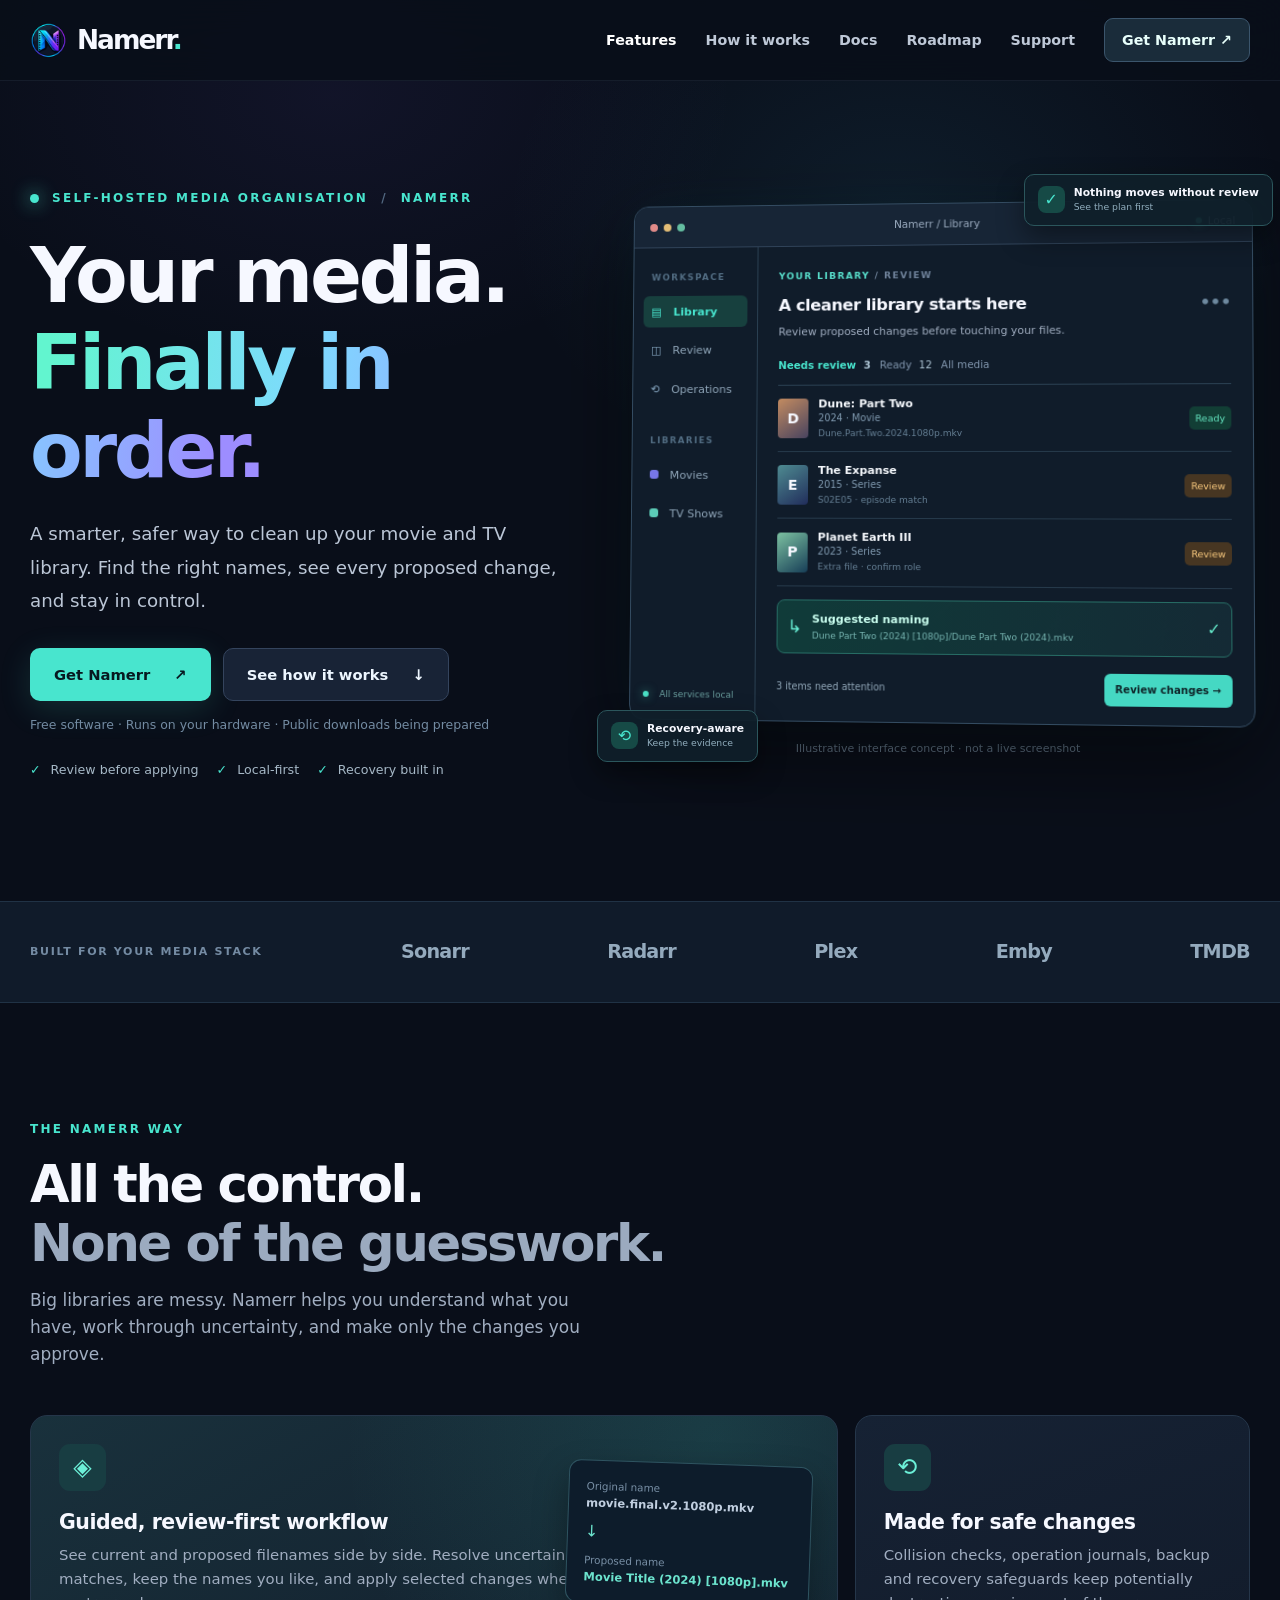
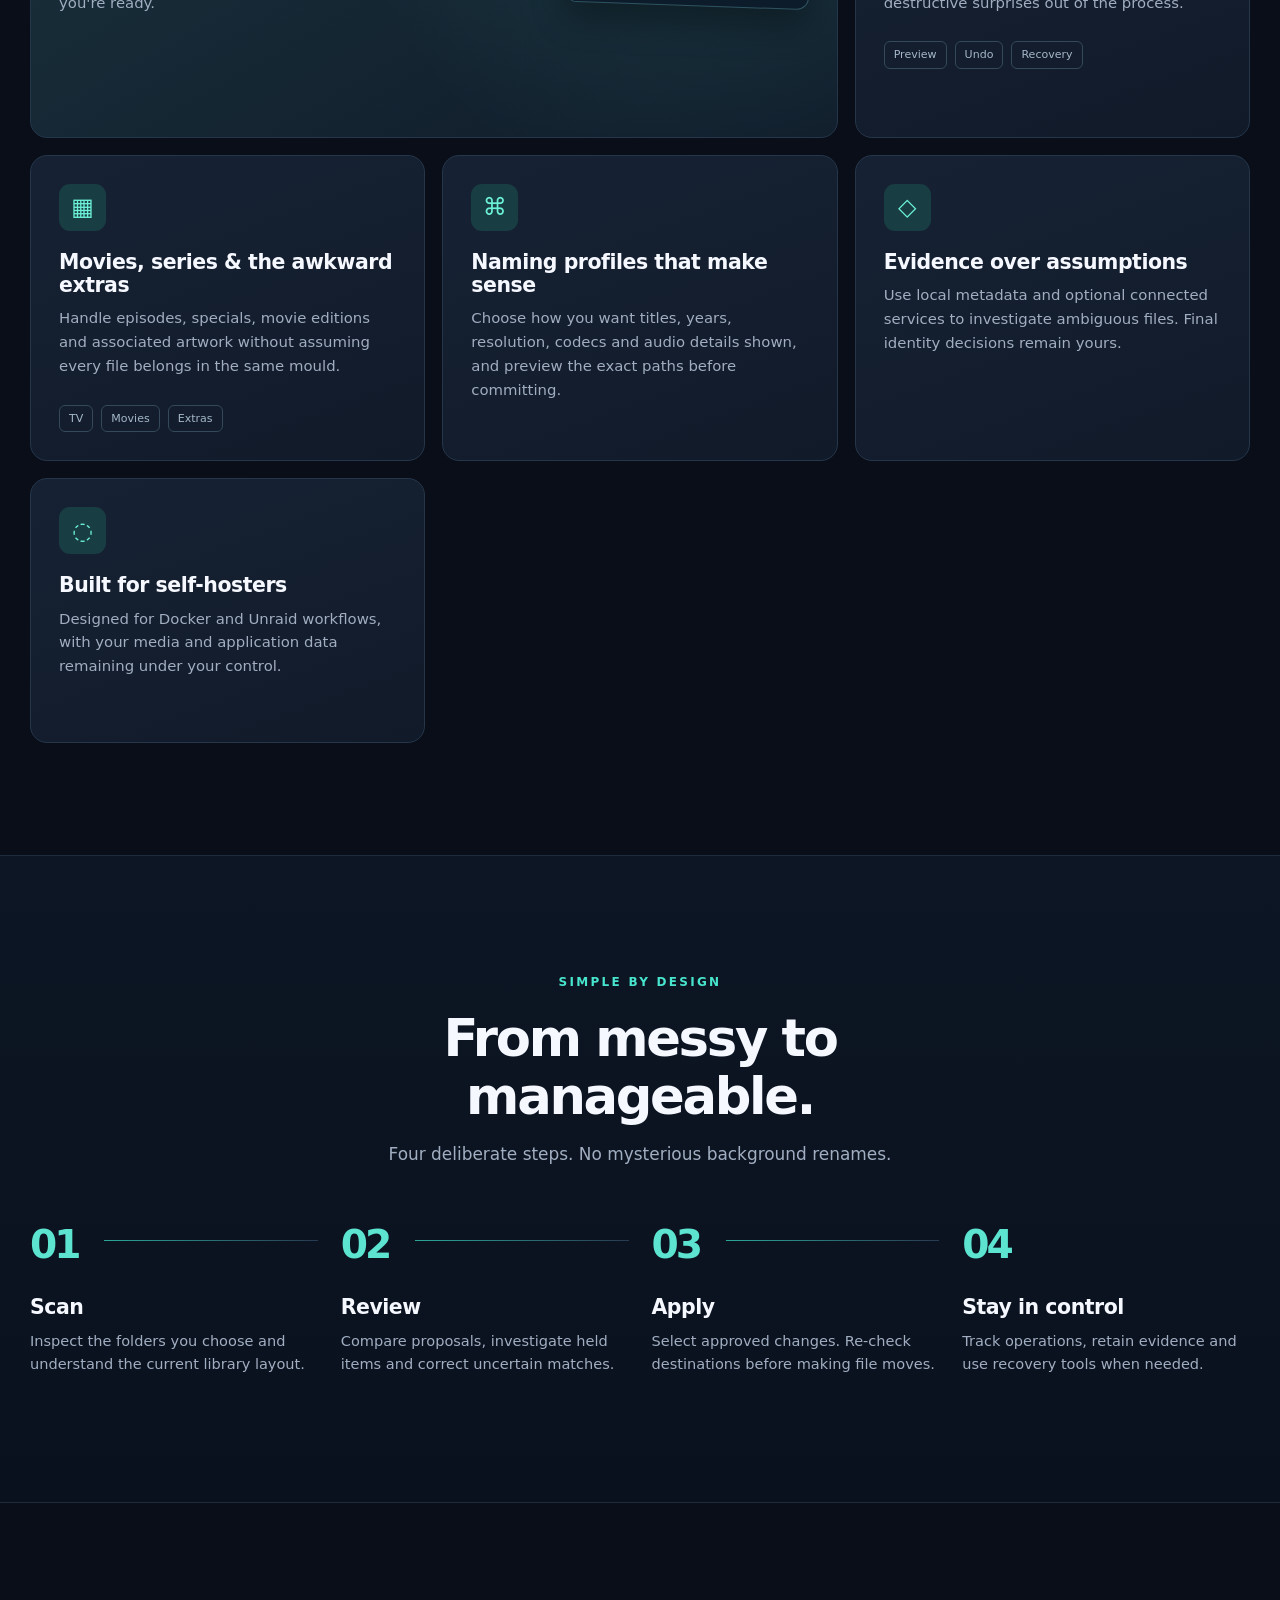
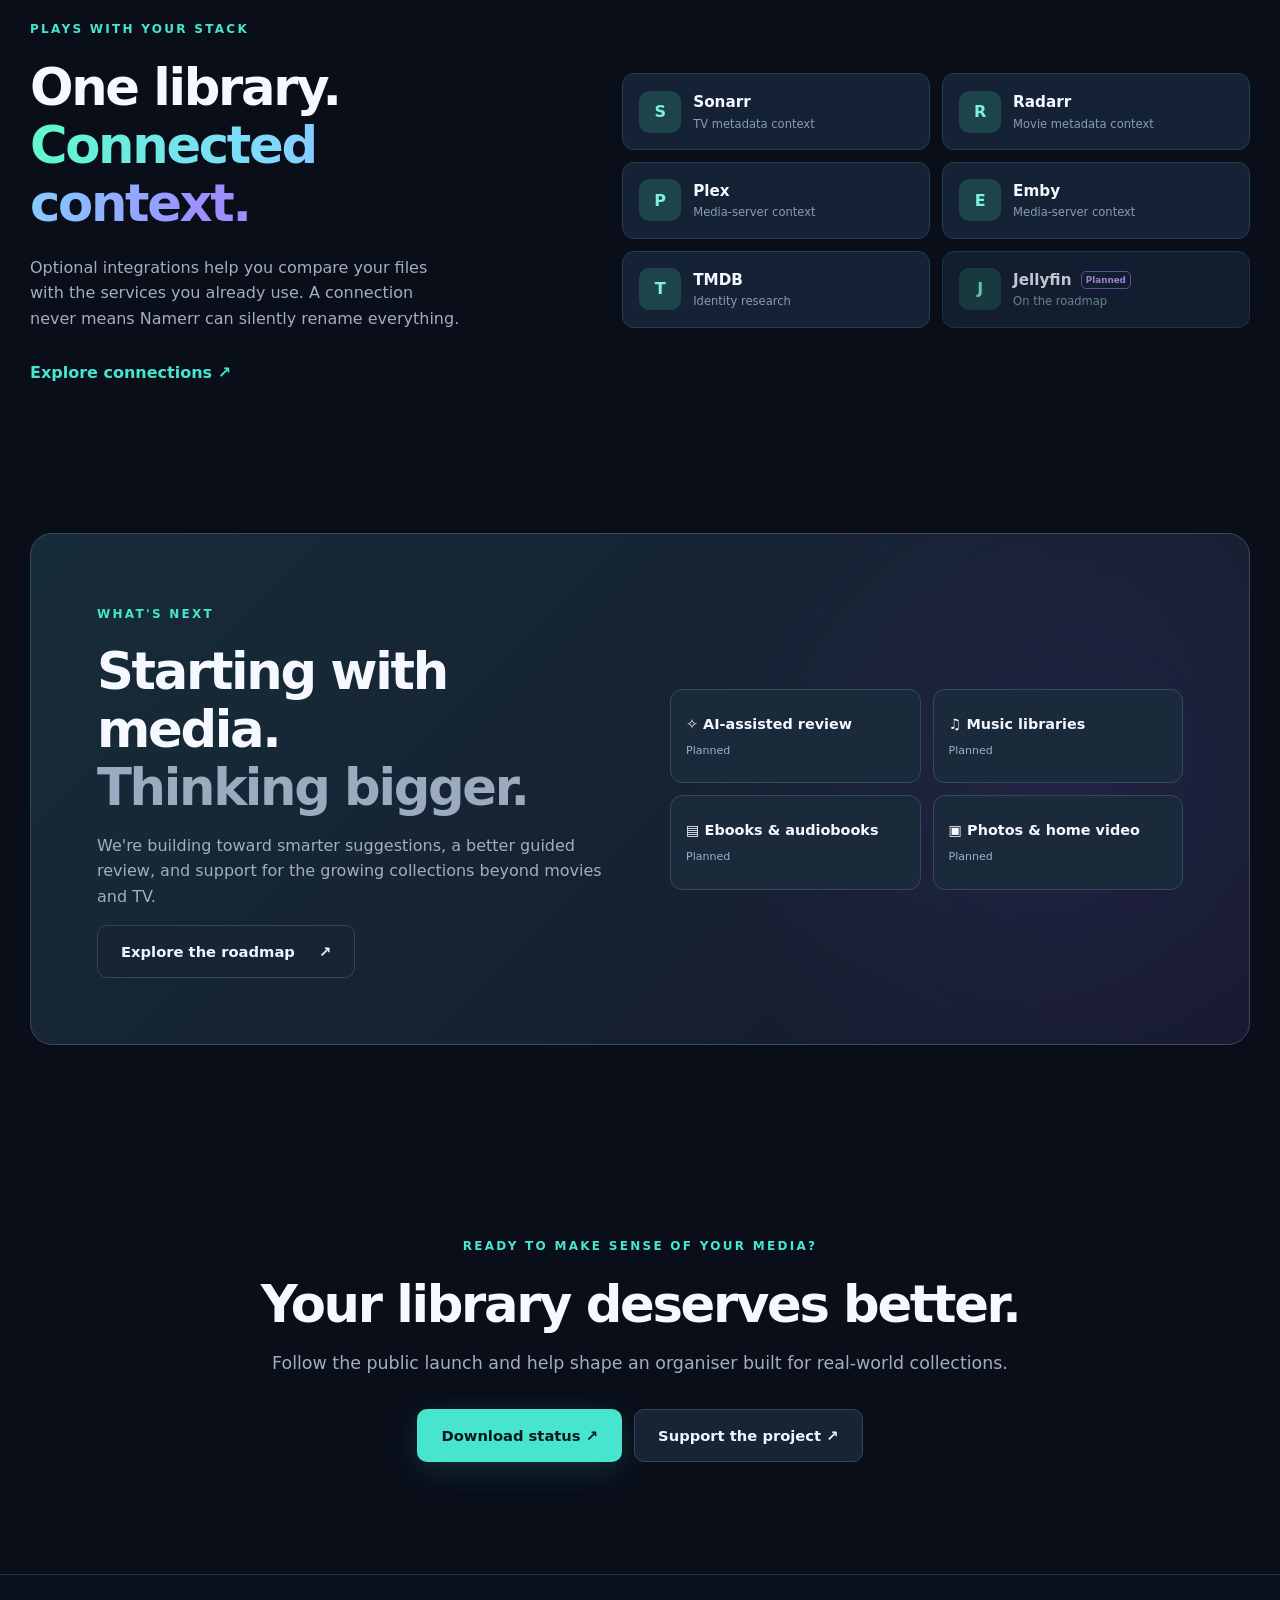
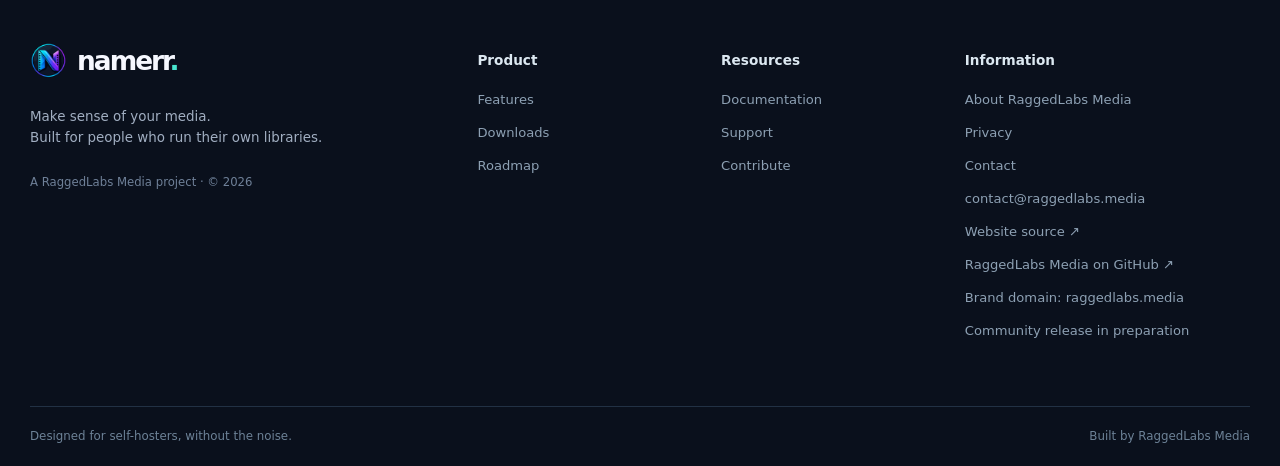
==== index.html @ 625d7013 "docs(site): identify RaggedLabs Media across every page [skip ci]" ====
<!doctype html>
<html lang="en"><head>
<meta charset="utf-8"><meta name="viewport" content="width=device-width,initial-scale=1"><meta name="theme-color" content="#0a0f1b"><meta name="color-scheme" content="dark">
<title>A smarter way to organise your media | Namerr</title><meta name="description" content="Namerr is a self-hosted, review-first organiser for your movie and TV library. Preview changes, resolve tricky matches and keep control of every move.">
<link rel="icon" type="image/png" href="./assets/namerr-logo-8dd16181.png"><link rel="apple-touch-icon" href="./assets/namerr-logo-8dd16181.png"><link rel="stylesheet" href="./assets/site.css">
<meta property="og:type" content="website"><meta property="og:title" content="A smarter way to organise your media | Namerr"><meta property="og:description" content="Namerr is a self-hosted, review-first organiser for your movie and TV library. Preview changes, resolve tricky matches and keep control of every move."><meta property="og:site_name" content="Namerr"><meta property="og:image" content="https://ragged-labs.github.io/namerr-site/assets/namerr-logo-8dd16181.png">
</head><body><a class="skip-link" href="#main">Skip to content</a><div class="page-glow" aria-hidden="true"></div><header class="site-header"><div class="container nav-wrap"><a class="brand" href="./" aria-label="Namerr home"><img src="./assets/namerr-logo-8dd16181.png" width="37" height="37" alt=""><span>Namerr<span class="brand-dot">.</span></span></a><button class="menu-toggle" id="menuToggle" type="button" aria-controls="siteNav" aria-expanded="false"><span class="menu-lines" aria-hidden="true"></span><span class="visually-hidden">Toggle navigation</span></button><nav class="site-nav" id="siteNav" aria-label="Main navigation"><a aria-current="page" href="./#features">Features</a><a href="./#workflow">How it works</a><a  href="./docs.html">Docs</a><a  href="./roadmap.html">Roadmap</a><a  href="./support.html">Support</a><a class="nav-action " href="./downloads.html">Get Namerr <span aria-hidden="true">↗</span></a></nav></div></header><main id="main">
<section class="hero section"><div class="container hero-grid"><div class="hero-copy">
<div class="eyebrow"><span class="pulse" aria-hidden="true"></span> SELF-HOSTED MEDIA ORGANISATION <span class="eyebrow-sep">/</span> NAMERR</div>
<h1>Your media.<br><span class="gradient-text">Finally in order.</span></h1>
<p class="hero-lead">A smarter, safer way to clean up your movie and TV library. Find the right names, see every proposed change, and stay in control.</p>
<div class="button-row"><a class="button button-primary" href="./downloads.html">Get Namerr <span aria-hidden="true">↗</span></a><a class="button button-secondary" href="#workflow">See how it works <span aria-hidden="true">↓</span></a></div>
<p class="subtext">Free software · Runs on your hardware · Public downloads being prepared</p>
<div class="hero-points"><span><i aria-hidden="true">✓</i> Review before applying</span><span><i aria-hidden="true">✓</i> Local-first</span><span><i aria-hidden="true">✓</i> Recovery built in</span></div></div>
<div class="hero-art" aria-label="Illustrative Namerr guided review interface">
<div class="app-window"><div class="app-topbar"><div class="app-window-controls" aria-hidden="true"><b></b><b></b><b></b></div><span>Namerr / Library</span><div class="app-top-right"><span class="tiny-led"></span> Local</div></div>
<div class="app-content"><aside class="app-sidebar"><div class="side-label">WORKSPACE</div><div class="side-active"><span>▤</span> Library</div><div><span>◫</span> Review</div><div><span>⟲</span> Operations</div><div class="side-label side-gap">LIBRARIES</div><div><span class="nav-icon-round"></span> Movies</div><div><span class="nav-icon-round second"></span> TV Shows</div><div class="app-sidebar-foot"><span class="tiny-led"></span> All services local</div></aside>
<div class="app-panel"><div class="app-panel-kicker">YOUR LIBRARY <span class="app-muted">/ REVIEW</span></div><div class="app-panel-title">A cleaner library starts here <span class="app-ellipses">•••</span></div><p class="app-desc">Review proposed changes before touching your files.</p><div class="app-filter"><span class="filter-selected">Needs review <em>3</em></span><span>Ready <em>12</em></span><span>All media</span></div>
<div class="media-row"><div class="poster poster-1">D</div><div class="media-item"><strong>Dune: Part Two</strong><small>2024 · Movie</small><div class="file-name">Dune.Part.Two.2024.1080p.mkv</div></div><span class="row-pill green">Ready</span></div>
<div class="media-row"><div class="poster poster-2">E</div><div class="media-item"><strong>The Expanse</strong><small>2015 · Series</small><div class="file-name">S02E05 · episode match</div></div><span class="row-pill amber">Review</span></div>
<div class="media-row"><div class="poster poster-3">P</div><div class="media-item"><strong>Planet Earth III</strong><small>2023 · Series</small><div class="file-name">Extra file · confirm role</div></div><span class="row-pill amber">Review</span></div>
<div class="action-preview"><span class="action-badge">↳</span><div><strong>Suggested naming</strong><small>Dune Part Two (2024) [1080p]/Dune Part Two (2024).mkv</small></div><span class="action-check">✓</span></div>
<div class="app-buttons"><span class="preview-note">3 items need attention</span><span class="app-fake-button">Review changes →</span></div></div></div></div>
<div class="app-caption">Illustrative interface concept · not a live screenshot</div>
<div class="floating-chip chip-one"><span aria-hidden="true">✓</span><div><strong>Nothing moves without review</strong><small>See the plan first</small></div></div><div class="floating-chip chip-two"><span aria-hidden="true">⟲</span><div><strong>Recovery-aware</strong><small>Keep the evidence</small></div></div>
</div></div></section>
<section class="value-strip"><div class="container value-items"><span>BUILT FOR YOUR MEDIA STACK</span><strong>Sonarr</strong><strong>Radarr</strong><strong>Plex</strong><strong>Emby</strong><strong>TMDB</strong></div></section>
<section id="features" class="section features-section"><div class="container"><div class="section-heading"><span class="kicker">THE NAMERR WAY</span><h2>All the control.<br><span class="muted-head">None of the guesswork.</span></h2><p>Big libraries are messy. Namerr helps you understand what you have, work through uncertainty, and make only the changes you approve.</p></div>
<div class="feature-grid">
<article class="feature-card featured"><div class="feature-icon">◈</div><h3>Guided, review-first workflow</h3><p>See current and proposed filenames side by side. Resolve uncertain matches, keep the names you like, and apply selected changes when you're ready.</p><div class="mini-preview"><span>Original name</span><strong>movie.final.v2.1080p.mkv</strong><div class="mini-arrow">↓</div><span>Proposed name</span><strong class="corrected">Movie Title (2024) [1080p].mkv</strong></div></article>
<article class="feature-card"><div class="feature-icon">⟲</div><h3>Made for safe changes</h3><p>Collision checks, operation journals, backup and recovery safeguards keep potentially destructive surprises out of the process.</p><div class="feature-tags"><span>Preview</span><span>Undo</span><span>Recovery</span></div></article>
<article class="feature-card"><div class="feature-icon">▦</div><h3>Movies, series & the awkward extras</h3><p>Handle episodes, specials, movie editions and associated artwork without assuming every file belongs in the same mould.</p><div class="feature-tags"><span>TV</span><span>Movies</span><span>Extras</span></div></article>
<article class="feature-card"><div class="feature-icon">⌘</div><h3>Naming profiles that make sense</h3><p>Choose how you want titles, years, resolution, codecs and audio details shown, and preview the exact paths before committing.</p></article>
<article class="feature-card"><div class="feature-icon">◇</div><h3>Evidence over assumptions</h3><p>Use local metadata and optional connected services to investigate ambiguous files. Final identity decisions remain yours.</p></article>
<article class="feature-card"><div class="feature-icon">◌</div><h3>Built for self-hosters</h3><p>Designed for Docker and Unraid workflows, with your media and application data remaining under your control.</p></article>
</div></div></section>
<section id="workflow" class="section workflow-section"><div class="container"><div class="section-heading center"><span class="kicker">SIMPLE BY DESIGN</span><h2>From messy to manageable.</h2><p>Four deliberate steps. No mysterious background renames.</p></div><div class="steps-grid">
<article class="step"><span class="step-count">01</span><div class="step-line" aria-hidden="true"></div><h3>Scan</h3><p>Inspect the folders you choose and understand the current library layout.</p></article>
<article class="step"><span class="step-count">02</span><div class="step-line" aria-hidden="true"></div><h3>Review</h3><p>Compare proposals, investigate held items and correct uncertain matches.</p></article>
<article class="step"><span class="step-count">03</span><div class="step-line" aria-hidden="true"></div><h3>Apply</h3><p>Select approved changes. Re-check destinations before making file moves.</p></article>
<article class="step"><span class="step-count">04</span><h3>Stay in control</h3><p>Track operations, retain evidence and use recovery tools when needed.</p></article>
</div></div></section>
<section id="integrations" class="section integration-section"><div class="container integration-layout"><div><span class="kicker">PLAYS WITH YOUR STACK</span><h2>One library.<br><span class="gradient-text">Connected context.</span></h2><p>Optional integrations help you compare your files with the services you already use. A connection never means Namerr can silently rename everything.</p><a class="text-link" href="./docs.html#connections">Explore connections <span aria-hidden="true">↗</span></a></div><div class="integration-board">
<div class="integration-card"><span class="integr-icon">S</span><div><strong>Sonarr</strong><small>TV metadata context</small></div></div>
<div class="integration-card"><span class="integr-icon">R</span><div><strong>Radarr</strong><small>Movie metadata context</small></div></div>
<div class="integration-card"><span class="integr-icon">P</span><div><strong>Plex</strong><small>Media-server context</small></div></div>
<div class="integration-card"><span class="integr-icon">E</span><div><strong>Emby</strong><small>Media-server context</small></div></div>
<div class="integration-card"><span class="integr-icon">T</span><div><strong>TMDB</strong><small>Identity research</small></div></div>
<div class="integration-card planned"><span class="integr-icon">J</span><div><strong>Jellyfin <em>Planned</em></strong><small>On the roadmap</small></div></div>
</div></div></section>
<section class="section roadmap-promo"><div class="container"><div class="promo-box"><div class="promo-copy"><span class="kicker">WHAT'S NEXT</span><h2>Starting with media.<br><span class="muted-head">Thinking bigger.</span></h2><p>We're building toward smarter suggestions, a better guided review, and support for the growing collections beyond movies and TV.</p><a class="button button-secondary" href="./roadmap.html">Explore the roadmap <span aria-hidden="true">↗</span></a></div><div class="roadmap-tiles"><span>✧ AI-assisted review <small>Planned</small></span><span>♫ Music libraries <small>Planned</small></span><span>▤ Ebooks & audiobooks <small>Planned</small></span><span>▣ Photos & home video <small>Planned</small></span></div></div></div></section>
<section class="section final-cta"><div class="container cta-inner"><span class="kicker">READY TO MAKE SENSE OF YOUR MEDIA?</span><h2>Your library deserves better.</h2><p>Follow the public launch and help shape an organiser built for real-world collections.</p><div class="button-row center-buttons"><a class="button button-primary" href="./downloads.html">Download status ↗</a><a class="button button-secondary" href="./support.html">Support the project ↗</a></div></div></section>
</main><footer class="site-footer"><div class="container footer-grid"><div><a class="brand footer-brand" href="./"><img src="./assets/namerr-logo-8dd16181.png" width="34" height="34" alt=""><span>namerr<span class="brand-dot">.</span></span></a><p>Make sense of your media.<br>Built for people who run their own libraries.</p><span class="footer-small">A RaggedLabs Media project · © 2026</span></div><div><h3>Product</h3><a href="./#features">Features</a><a href="./downloads.html">Downloads</a><a href="./roadmap.html">Roadmap</a></div><div><h3>Resources</h3><a href="./docs.html">Documentation</a><a href="./support.html">Support</a><a href="./support.html#contribute">Contribute</a></div><div><h3>Information</h3><a href="./about.html">About RaggedLabs Media</a><a href="./privacy.html">Privacy</a><a href="./support.html#contact">Contact</a><a class="footer-contact" href="mailto:contact@raggedlabs.media">contact@raggedlabs.media</a><a href="https://github.com/Ragged-Labs/namerr-site" rel="noopener noreferrer">Website source ↗</a><a href="https://github.com/Ragged-Labs" rel="noopener noreferrer">RaggedLabs Media on GitHub ↗</a><span>Brand domain: raggedlabs.media</span><span>Community release in preparation</span></div></div><div class="container footer-bottom"><span>Designed for self-hosters, without the noise.</span><span>Built by RaggedLabs Media</span></div></footer><script src="./assets/site.js" defer></script></body></html>
---- assets/site.css ----
:root{--bg:#090e19;--bg2:#0d1524;--surface:#121d2d;--surface2:#172537;--line:#25344a;--text:#f6f8ff;--muted:#a1aec1;--muted2:#6f819c;--aqua:#48e5ce;--violet:#9b84ff;--blue:#7d9dff;--max:1220px}
*{box-sizing:border-box}html{scroll-behavior:smooth}body{margin:0;background:var(--bg);color:var(--text);font-family:Inter,ui-sans-serif,system-ui,-apple-system,BlinkMacSystemFont,"Segoe UI",sans-serif;font-size:16px;line-height:1.6;overflow-x:hidden}a{color:inherit;text-decoration:none}button,input{font:inherit}button{cursor:pointer}img{max-width:100%;height:auto}h1,h2,h3,h4,p{margin-top:0}h1,h2,h3{line-height:1.14;letter-spacing:-.045em}h1{font-size:clamp(3.5rem,6vw,5.7rem);font-weight:800}h2{font-size:clamp(2.5rem,4vw,4.1rem);font-weight:760}h3{font-size:1.28rem;letter-spacing:-.023em}p{color:var(--muted)}:focus-visible{outline:3px solid var(--aqua);outline-offset:4px}::selection{background:#48e5ce;color:#061321}.container{width:min(calc(100% - 56px),var(--max));margin-inline:auto}.section{padding:112px 0;scroll-margin-top:95px}.visually-hidden{position:absolute!important;width:1px;height:1px;padding:0;margin:-1px;overflow:hidden;clip:rect(0,0,0,0);white-space:nowrap;border:0}.skip-link{position:absolute;z-index:100;left:24px;top:-80px;padding:12px 18px;background:var(--aqua);color:#041017;border-radius:9px}.skip-link:focus{top:12px}.page-glow{position:absolute;z-index:-1;pointer-events:none;inset:0 0 auto;height:950px;background:radial-gradient(ellipse 39% 40% at 70% 22%,rgba(54,143,181,.11),transparent 78%),radial-gradient(ellipse 40% 36% at 26% 10%,rgba(120,90,223,.08),transparent 79%)}.site-header{position:sticky;top:0;z-index:50;background:rgba(9,14,25,.86);backdrop-filter:blur(20px);border-bottom:1px solid rgba(107,134,164,.13)}.nav-wrap{display:flex;align-items:center;justify-content:space-between;min-height:80px;gap:20px}.brand{display:inline-flex;align-items:center;gap:10px;font-weight:790;font-size:1.65rem;letter-spacing:-.075em;line-height:1}.brand img{width:37px;height:37px}.brand-dot{color:var(--aqua)}.site-nav{display:flex;align-items:center;gap:29px;font-size:.89rem;font-weight:580}.site-nav>a:not(.nav-action){color:#bec8d7;transition:color .2s}.site-nav>a:hover,.site-nav>a[aria-current=page]{color:#fff}.nav-action{padding:10px 17px;border:1px solid #3b556c;border-radius:9px;background:#1a2c3a;color:#e8fffb}.nav-action:hover,.nav-action.nav-selected{border-color:var(--aqua)}.menu-toggle{display:none}.eyebrow,.kicker{color:var(--aqua);font-size:.75rem;font-weight:800;letter-spacing:.19em;text-transform:uppercase}.eyebrow{display:flex;align-items:center;gap:13px;flex-wrap:wrap}.pulse{display:inline-block;width:9px;height:9px;border-radius:50%;background:var(--aqua);box-shadow:0 0 18px var(--aqua)}.eyebrow-sep{color:#526880}.gradient-text{background:linear-gradient(95deg,#62f5cf 4%,#7fd9ff 48%,#9d8dff 92%);color:transparent;background-clip:text;-webkit-background-clip:text}.muted-head{color:#9baabf}.hero{padding-top:106px;padding-bottom:118px}.hero-grid{display:grid;grid-template-columns:minmax(0, .98fr) minmax(0,1.12fr);align-items:center;gap:50px}.hero-copy h1{margin:23px 0}.hero-lead{max-width:540px;font-size:1.14rem;line-height:1.83;color:#bbc6d6}.button-row{display:flex;flex-wrap:wrap;align-items:center;gap:12px;margin-top:31px}.button{display:inline-flex;align-items:center;justify-content:center;gap:24px;min-height:53px;padding:12px 23px;border-radius:10px;font-weight:760;font-size:.92rem;line-height:1.4;border:1px solid transparent;transition:transform .18s,background .18s,border .18s}.button:hover{transform:translateY(-2px)}.button-primary{background:var(--aqua);color:#071920;box-shadow:0 8px 32px rgba(72,229,206,.15)}.button-primary:hover{background:#7af5e2}.button-secondary{background:#182336;border-color:#34445d;color:#edf6ff}.button-secondary:hover{border-color:#7693ac;background:#203047}.button-disabled{opacity:.6;pointer-events:none;cursor:not-allowed}.subtext{font-size:.78rem;color:#738ba2;margin:14px 0 25px}.hero-points{display:flex;flex-wrap:wrap;gap:18px;font-size:.79rem;color:#a6b8c6}.hero-points i{font-style:normal;color:var(--aqua);margin-right:6px}.hero-art{position:relative;padding:14px 0 25px}.app-window{background:#101c2a;border:1px solid #344c62;border-radius:15px;box-shadow:0 35px 90px rgba(0,0,0,.55),0 0 55px rgba(56,158,165,.07);overflow:hidden;transform:perspective(1400px) rotateY(-4deg) rotateX(2deg)}.app-topbar{height:42px;background:#172536;border-bottom:1px solid #304359;display:flex;align-items:center;justify-content:space-between;padding:0 16px;font-size:.66rem;color:#9cacc0}.app-window-controls{display:flex;gap:6px}.app-window-controls b{width:8px;height:8px;background:#e18b89;border-radius:50%}.app-window-controls b:nth-child(2){background:#e3bd76}.app-window-controls b:nth-child(3){background:#64bea1}.app-top-right{display:flex;align-items:center;gap:6px}.tiny-led{display:inline-block;width:6px;height:6px;border-radius:50%;background:#4adfc4;box-shadow:0 0 10px #4adfc485}.app-content{display:grid;grid-template-columns:128px minmax(0,1fr);min-height:424px}.app-sidebar{border-right:1px solid #2a4052;padding:18px 10px;display:flex;flex-direction:column;gap:7px;color:#8fa5b8;font-size:.71rem}.app-sidebar>div:not(.side-label):not(.app-sidebar-foot){padding:7px 8px;border-radius:6px;white-space:nowrap}.app-sidebar>div>span:first-child{margin-right:8px;color:#86a6c0}.app-sidebar .side-active{color:var(--aqua);background:#17403e;font-weight:700}.app-sidebar .side-active span:first-child{color:var(--aqua)}.side-label{font-size:.56rem;letter-spacing:.16em;font-weight:800;color:#526d83;padding:5px 8px}.side-gap{margin-top:17px}.app-sidebar-foot{margin-top:auto;color:#6a9e9e;font-size:.57rem;padding:12px 3px 0}.nav-icon-round{display:inline-block;width:9px;height:9px;background:#7776e7;border-radius:3px}.nav-icon-round.second{background:#5cccb7}.app-panel{padding:23px 21px 18px;min-width:0}.app-panel-kicker{font-size:.58rem;color:#58dfcc;letter-spacing:.15em;font-weight:800}.app-muted{color:#6f829a}.app-panel-title{margin-top:9px;font-size:1.03rem;font-weight:750;letter-spacing:-.025em}.app-ellipses{float:right;color:#6e899f}.app-desc{font-size:.68rem;margin:5px 0 16px}.app-filter{display:flex;gap:9px;align-items:center;font-size:.65rem;border-bottom:1px solid #2b4153;padding-bottom:12px;color:#8297af}.app-filter span{white-space:nowrap}.app-filter em{font-style:normal;color:#adc4d4;margin-left:4px}.app-filter .filter-selected{color:var(--aqua);font-weight:700}.media-row{display:flex;align-items:center;gap:10px;padding:12px 0;border-bottom:1px solid #263a4b}.poster{width:31px;height:40px;border-radius:4px;flex:none;display:grid;place-items:center;font-size:.9rem;font-weight:800}.poster-1{background:linear-gradient(145deg,#c38b60,#48435f)}.poster-2{background:linear-gradient(145deg,#4e8b91,#212d5b)}.poster-3{background:linear-gradient(145deg,#7cc1a1,#173e57)}.media-item{min-width:0;flex:1;line-height:1.3}.media-item strong{display:block;font-size:.7rem;color:#f5f8fc}.media-item small{display:block;font-size:.61rem;color:#809ab0}.file-name{font-size:.57rem;color:#647e93;white-space:nowrap;overflow:hidden;text-overflow:ellipsis;max-width:225px;margin-top:3px}.row-pill{flex:none;font-size:.59rem;padding:4px 6px;border-radius:5px}.row-pill.green{background:#123e35;color:#65e6c1}.row-pill.amber{background:#473622;color:#f9c97e}.action-preview{margin-top:13px;display:flex;gap:10px;align-items:center;border:1px solid #276d65;background:linear-gradient(90deg,#103b39,#142a35);border-radius:8px;padding:10px}.action-badge{color:#69f2d8;font-size:1.1rem}.action-preview>div{flex:1;min-width:0}.action-preview strong{display:block;font-size:.7rem;color:#cafff0}.action-preview small{display:block;font-size:.57rem;color:#76b4b0;white-space:nowrap;overflow:hidden;text-overflow:ellipsis}.action-check{color:#64e8c9}.app-buttons{display:flex;align-items:center;justify-content:space-between;margin-top:17px;gap:10px}.preview-note{font-size:.6rem;color:#91a7b8}.app-fake-button{padding:8px 11px;background:#45d8c3;color:#0e2428;border-radius:6px;font-size:.63rem;font-weight:700}.app-caption{text-align:center;margin-top:18px;color:#647789;font-size:.69rem}.floating-chip{position:absolute;display:flex;align-items:center;gap:9px;padding:10px 13px;border:1px solid #2b565c;background:rgba(15,31,42,.94);border-radius:10px;box-shadow:0 12px 27px #0006}.floating-chip>span{display:grid;place-items:center;width:27px;height:27px;border-radius:8px;color:var(--aqua);background:#164a46}.floating-chip strong{display:block;font-size:.67rem;line-height:1.4}.floating-chip small{display:block;color:#91aebe;font-size:.58rem}.chip-one{right:-23px;top:-13px}.chip-two{bottom:21px;left:-29px}.value-strip{background:#101b2a;border-top:1px solid #203245;border-bottom:1px solid #203245}.value-items{display:flex;align-items:center;justify-content:space-between;gap:24px;min-height:100px;flex-wrap:wrap}.value-items>span{font-size:.69rem;letter-spacing:.15em;color:#748ba3;font-weight:800}.value-items strong{font-size:1.2rem;color:#94aabd;letter-spacing:-.04em}.section-heading{max-width:700px;margin-bottom:46px}.section-heading h2{margin:15px 0}.section-heading p{font-size:1.06rem;max-width:580px}.section-heading.center{text-align:center;margin-inline:auto}.section-heading.center p{margin-inline:auto}.feature-grid{display:grid;grid-template-columns:repeat(3,minmax(0,1fr));gap:17px}.feature-card{background:linear-gradient(160deg,#162234,#111a29);border:1px solid #25364a;border-radius:17px;padding:28px;min-height:265px;position:relative;overflow:hidden;transition:border .2s,transform .2s}.feature-card:hover{transform:translateY(-4px);border-color:#3b6d78}.feature-card.featured{grid-column:span 2;background:radial-gradient(circle at 85% 7%,rgba(64,224,198,.12),transparent 50%),linear-gradient(150deg,#19313c,#111b2a);min-height:323px}.feature-card p{font-size:.93rem;max-width:520px}.feature-icon{display:grid;place-items:center;width:47px;height:47px;border-radius:11px;background:#183d42;color:#6cf0d8;font-size:1.5rem;margin-bottom:20px}.feature-card h3{margin-bottom:10px}.feature-tags{display:flex;gap:8px;flex-wrap:wrap;margin-top:26px}.feature-tags span{border:1px solid #344959;border-radius:6px;padding:4px 9px;color:#a5b8c9;font-size:.69rem}.mini-preview{position:absolute;right:26px;top:47px;width:244px;background:#0d1c2b;border:1px solid #2e5360;border-radius:12px;padding:17px;box-shadow:0 15px 35px #0005;transform:rotate(2deg)}.mini-preview span{display:block;color:#788fa5;font-size:.65rem}.mini-preview strong{display:block;color:#c1cfe0;font-size:.72rem;line-height:1.4;overflow-wrap:anywhere}.mini-preview strong.corrected{color:#6ce4ce}.mini-arrow{color:#6ce4ce;margin:8px 0}.workflow-section{background:linear-gradient(180deg,#0d1624,#0a111e);border-block:1px solid #1d2b3d}.steps-grid{display:grid;grid-template-columns:repeat(4,minmax(0,1fr));gap:23px}.step{position:relative}.step-count{font-size:2.45rem;font-weight:800;color:#5ce4d0;letter-spacing:-.08em}.step-line{position:absolute;top:26px;left:74px;right:0;height:1px;background:linear-gradient(90deg,#2aa798,#283a51)}.step h3{margin:20px 0 9px}.step p{font-size:.91rem}.integration-layout{display:grid;grid-template-columns:.8fr 1fr;gap:90px;align-items:center}.integration-layout h2{margin:17px 0 22px}.integration-layout p{max-width:430px;font-size:1rem}.text-link{font-weight:700;color:var(--aqua);display:inline-block;margin-top:13px}.text-link:hover{text-decoration:underline}.integration-board{display:grid;grid-template-columns:1fr 1fr;gap:12px}.integration-card{border:1px solid #273d50;border-radius:12px;background:#152236;padding:16px;display:flex;align-items:center;gap:12px}.integr-icon{width:42px;height:42px;border-radius:10px;display:grid;place-items:center;background:#1d4549;color:#7ef0df;font-weight:800;flex:none}.integration-card strong{display:block;font-size:.95rem}.integration-card small{display:block;color:#879caf;font-size:.72rem}.integration-card em{font-size:.55rem;color:#bea4ff;font-style:normal;border:1px solid #765fb1;border-radius:5px;padding:3px 4px;margin-left:4px;vertical-align:middle}.integration-card.planned{opacity:.79}.roadmap-promo{padding-top:35px}.promo-box{background:radial-gradient(circle at 85% 50%,rgba(98,69,165,.15),transparent 35%),linear-gradient(135deg,#172c39,#15192d);border:1px solid #37495d;border-radius:22px;padding:66px;display:grid;grid-template-columns:1fr 1fr;gap:60px;align-items:center}.promo-copy h2{margin:16px 0}.roadmap-tiles{display:grid;grid-template-columns:1fr 1fr;gap:12px}.roadmap-tiles span{padding:23px 15px;background:#1a2a3b;border:1px solid #34485c;border-radius:12px;font-size:.9rem;font-weight:740}.roadmap-tiles small{display:block;color:#a0add0;font-size:.69rem;font-weight:500;margin-top:6px}.final-cta{text-align:center;padding-top:75px}.cta-inner h2{margin:17px 0}.cta-inner p{font-size:1.09rem}.center-buttons{justify-content:center}.site-footer{background:#0a101c;border-top:1px solid #223144;padding-top:67px}.footer-grid{display:grid;grid-template-columns:2fr 1fr 1fr 1.4fr;gap:40px;padding-bottom:53px}.footer-grid p{font-size:.84rem;margin:19px 0}.footer-small{color:#6f8098;font-size:.73rem}.footer-grid h3{font-size:.85rem;letter-spacing:0;margin:11px 0 20px;color:#dce8f1}.footer-grid a:not(.brand),.footer-grid>div>span:not(.footer-small){display:block;color:#8da0b3;margin-bottom:12px;font-size:.82rem}.footer-grid a:hover{color:var(--aqua)}.footer-bottom{border-top:1px solid #223144;display:flex;justify-content:space-between;gap:15px;padding:20px 0;color:#6d8297;font-size:.74rem}.inner-hero{padding-top:94px;padding-bottom:47px}.inner-hero h1{font-size:clamp(2.8rem,5vw,4.5rem);margin:17px 0 20px;max-width:850px}.inner-hero p{max-width:740px;font-size:1.12rem}.page-main{padding-top:25px;padding-bottom:105px}.content-card{border:1px solid #293b51;background:linear-gradient(145deg,#152336,#101b2b);border-radius:18px;padding:34px}.content-card h2{font-size:1.8rem;margin:0 0 14px}.content-card h3{font-size:1.14rem;margin:0 0 8px}.content-card p:last-child{margin-bottom:0}.content-grid{display:grid;grid-template-columns:repeat(2,minmax(0,1fr));gap:20px}.status-pill{display:inline-flex;align-items:center;gap:9px;color:#f4c98a;background:#4b3726;border:1px solid #926b3e;border-radius:100px;padding:7px 12px;font-size:.72rem;font-weight:750;letter-spacing:.025em}.status-pill:before{content:"";height:7px;width:7px;background:#ecc17c;border-radius:50%}.status-pill.available{color:#62e8d2;background:#15433e;border-color:#2e7c70}.status-pill.available:before{background:#62e8d2}.notice{background:#172638;border:1px solid #345166;border-radius:12px;padding:21px 23px;margin-bottom:24px}.notice strong{color:#d3fff4}.notice p{font-size:.9rem;margin:8px 0 0}.section-subtitle{font-size:1.5rem;letter-spacing:-.035em;margin:37px 0 19px}.link-arrow{color:#6cf0d8;font-weight:680}.link-arrow:hover{text-decoration:underline}.stack-list{display:grid;gap:12px}.list-item{padding:20px 23px;border:1px solid #293b50;border-radius:12px;background:#142034}.list-item h3{margin:0 0 7px}.list-item p{font-size:.92rem;margin:0}.list-item small{color:#89a0b6}.badge{display:inline-block;border:1px solid #507e77;background:#183f3e;color:#8af6d9;border-radius:5px;padding:3px 8px;font-size:.66rem;letter-spacing:.035em;text-transform:uppercase;font-weight:800}.badge.future{border-color:#6d5d95;background:#2d2749;color:#bba2fc}.badge.hold{border-color:#8c6f45;background:#3f3025;color:#e8c78b}.roadmap-row{display:grid;grid-template-columns:190px 1fr;gap:24px;border:1px solid #2d4154;border-radius:14px;padding:25px;background:#132033;margin-bottom:14px}.roadmap-row h3{margin:9px 0 0;font-size:1.06rem}.roadmap-row p{margin:0;font-size:.93rem}.roadmap-row ul{margin:12px 0 0;padding-left:18px;color:var(--muted);font-size:.88rem}.docs-layout{display:grid;grid-template-columns:235px minmax(0,1fr);gap:46px}.docs-nav{align-self:start;position:sticky;top:112px;padding:18px;border:1px solid #2e4051;border-radius:12px;background:#131f30}.docs-nav a{display:block;color:#adc1d0;padding:9px 11px;border-radius:7px;font-size:.86rem}.docs-nav a:hover{color:#fff;background:#1b3141}.docs-content section{scroll-margin-top:120px;margin-bottom:42px}.docs-content h2{font-size:1.8rem;margin-bottom:17px}.docs-content h3{font-size:1.09rem;margin-top:23px}.docs-content p,.docs-content li{font-size:.94rem;color:#aebfd0}.docs-content ol,.docs-content ul{padding-left:23px}.docs-content li{margin-bottom:8px}.docs-content code{background:#1f3040;padding:3px 6px;border-radius:5px;color:#a9f3e5;font-size:.85em}.docs-content pre{background:#090f1c;border:1px solid #324559;border-radius:10px;padding:17px;overflow:auto}.docs-content pre code{background:none;padding:0;font-size:.84rem}.prose-link{color:var(--aqua);text-decoration:underline;text-underline-offset:3px}.faq-list details{border:1px solid #2a3f51;padding:18px 21px;margin-bottom:11px;border-radius:12px;background:#131f30}.faq-list summary{cursor:pointer;font-size:1rem;font-weight:740}.faq-list details p{margin:12px 0 0;font-size:.91rem}.donation-grid{display:grid;grid-template-columns:1.25fr .75fr;gap:18px}.muted-label{font-size:.7rem;letter-spacing:.14em;color:var(--muted2);font-weight:800}.card-rule{height:1px;background:#2b3e52;margin:23px 0}.callout-icon{font-size:2rem;color:var(--aqua);margin-bottom:16px}@media(max-width:1100px){.hero-grid{gap:28px}.hero-copy h1{font-size:clamp(3.2rem,5vw,4.5rem)}.chip-one{right:0}.chip-two{left:0}.feature-card.featured{padding-right:250px}.mini-preview{width:215px;right:15px;top:70px}.integration-layout{gap:38px}.promo-box{padding:46px}.site-nav{gap:18px}}@media(max-width:860px){.container{width:min(calc(100% - 38px),var(--max))}.section{padding:78px 0}.site-nav{display:none;position:absolute;top:80px;left:0;right:0;padding:15px 24px 25px;background:#0c1725;border-bottom:1px solid #324256;flex-direction:column;align-items:stretch;gap:4px}.site-nav.is-open{display:flex}.site-nav a{padding:11px}.site-nav .nav-action{text-align:center;margin-top:8px}.menu-toggle{display:flex;align-items:center;justify-content:center;background:#152337;border:1px solid #32485e;color:white;border-radius:9px;width:42px;height:42px}.menu-lines{width:18px;height:12px;border-top:2px solid #e2f7f7;border-bottom:2px solid #e2f7f7;position:relative}.menu-lines:after{content:"";position:absolute;top:4px;left:0;width:18px;border-top:2px solid #e2f7f7}.hero-grid,.integration-layout,.promo-box{grid-template-columns:1fr}.hero-copy{max-width:670px}.hero-art{max-width:680px;margin:auto;width:100%}.feature-grid{grid-template-columns:repeat(2,minmax(0,1fr))}.feature-card.featured{grid-column:span 2}.steps-grid{grid-template-columns:repeat(2,minmax(0,1fr))}.step-line{display:none}.footer-grid{grid-template-columns:repeat(2,minmax(0,1fr))}.value-items{justify-content:center;padding:20px;text-align:center}.docs-layout{grid-template-columns:1fr}.docs-nav{position:static;display:flex;flex-wrap:wrap;gap:6px}.docs-nav a{font-size:.81rem}.donation-grid{grid-template-columns:1fr}}@media(max-width:560px){.hero{padding-top:64px}.hero-copy h1{font-size:3.45rem}.hero-lead{font-size:1rem}.hero-points{gap:9px}.app-window{transform:none}.app-content{grid-template-columns:77px minmax(0,1fr)}.app-sidebar{padding:10px 4px;font-size:.55rem}.app-sidebar>div:not(.side-label):not(.app-sidebar-foot){padding:6px 3px}.app-sidebar>div>span:first-child{margin-right:2px}.side-label{font-size:.46rem;padding:4px 2px}.app-sidebar-foot{font-size:.45rem}.app-panel{padding:15px 11px}.app-panel-title{font-size:.82rem}.app-desc{font-size:.58rem}.app-filter{gap:7px;font-size:.54rem}.media-item strong{font-size:.61rem}.media-item small{font-size:.51rem}.media-row{gap:6px}.poster{width:23px;height:31px;font-size:.7rem}.row-pill{font-size:.5rem;padding:3px}.file-name{max-width:130px;font-size:.5rem}.action-preview{padding:8px;gap:5px}.action-preview strong{font-size:.58rem}.action-preview small{font-size:.49rem}.action-check{display:none}.app-fake-button{font-size:.53rem}.floating-chip{display:none}.feature-grid,.steps-grid,.integration-board,.content-grid,.roadmap-tiles,.footer-grid{grid-template-columns:1fr}.feature-card.featured{grid-column:span 1;padding-right:25px;padding-bottom:225px}.mini-preview{top:auto;bottom:18px;left:22px;right:auto;width:calc(100% - 44px);transform:none}.promo-box{padding:28px}.roadmap-row{grid-template-columns:1fr;gap:9px}.site-footer{padding-top:39px}.footer-grid{gap:17px}.footer-bottom{flex-direction:column}.inner-hero{padding-top:58px}.content-card{padding:23px}.hero-copy h1{letter-spacing:-.064em}}@media(prefers-reduced-motion:reduce){*,*:before,*:after{scroll-behavior:auto!important;animation-duration:.01ms!important;transition-duration:.01ms!important}}
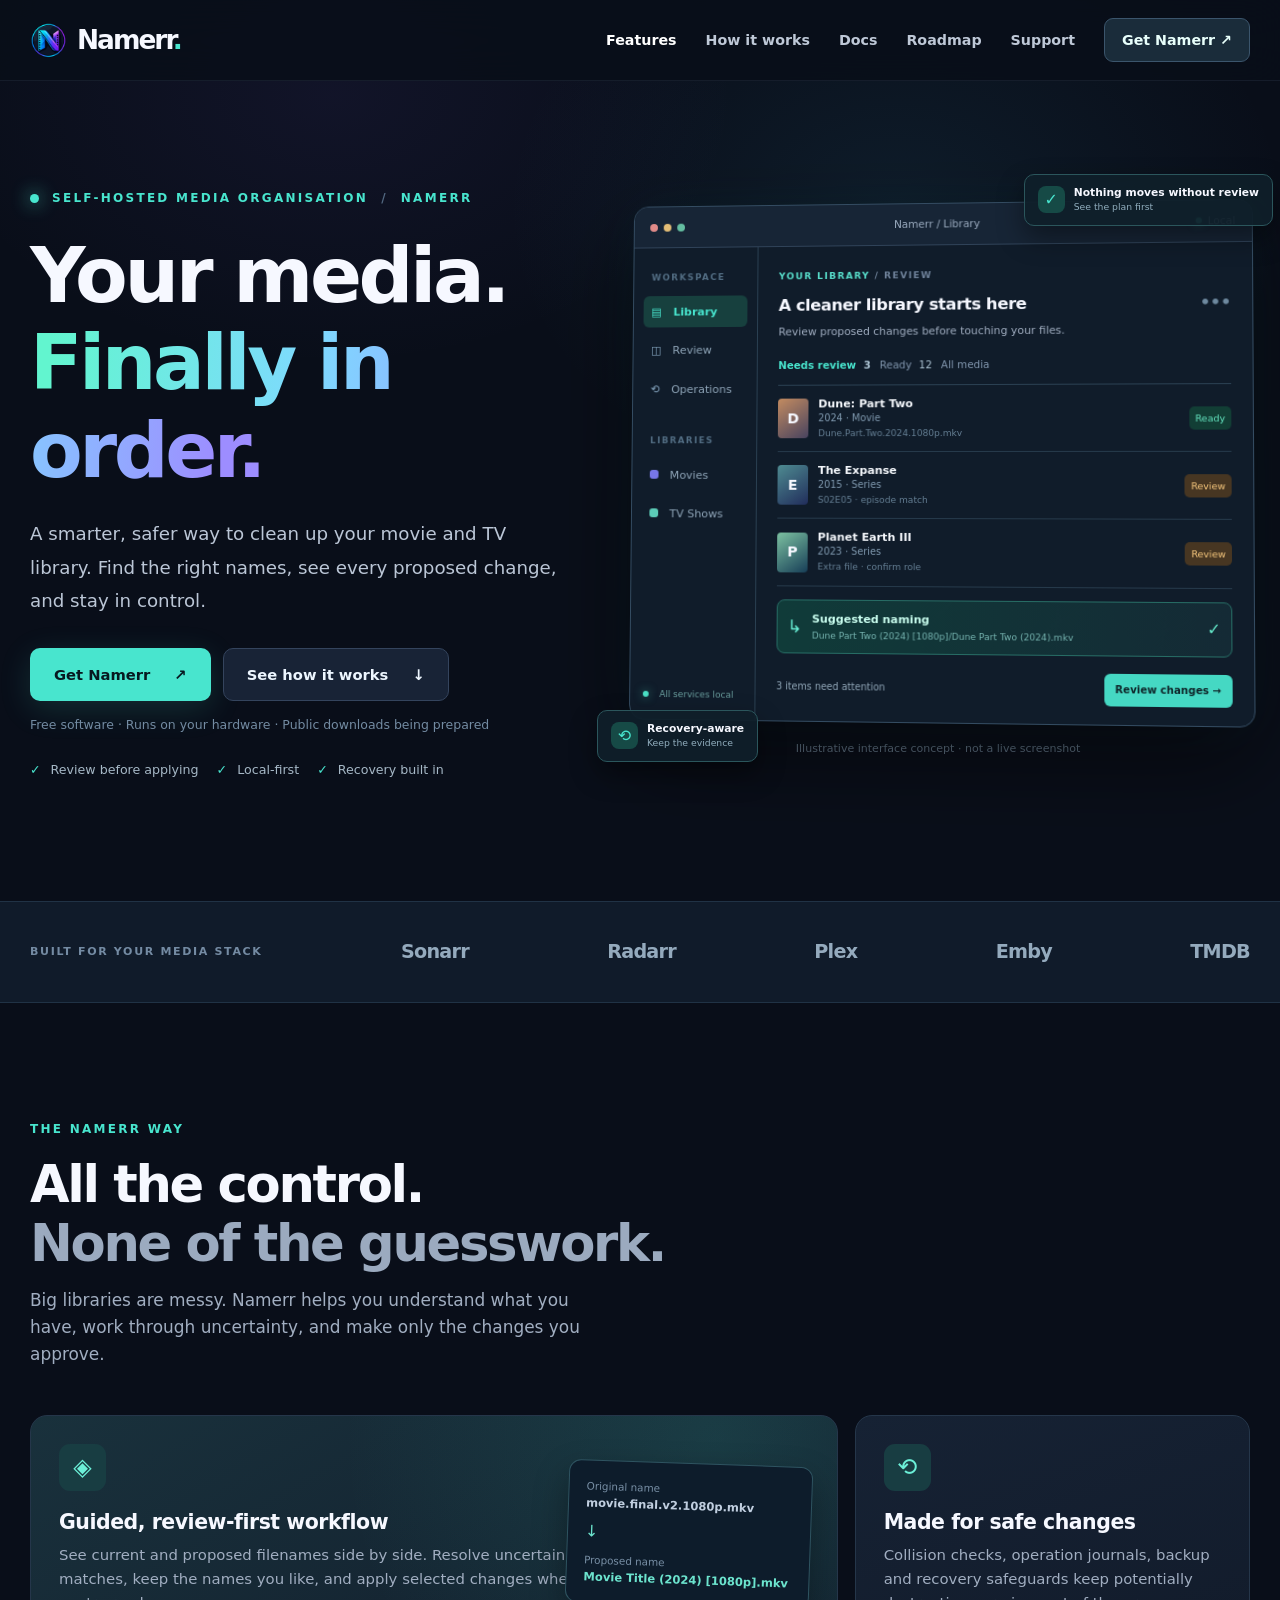
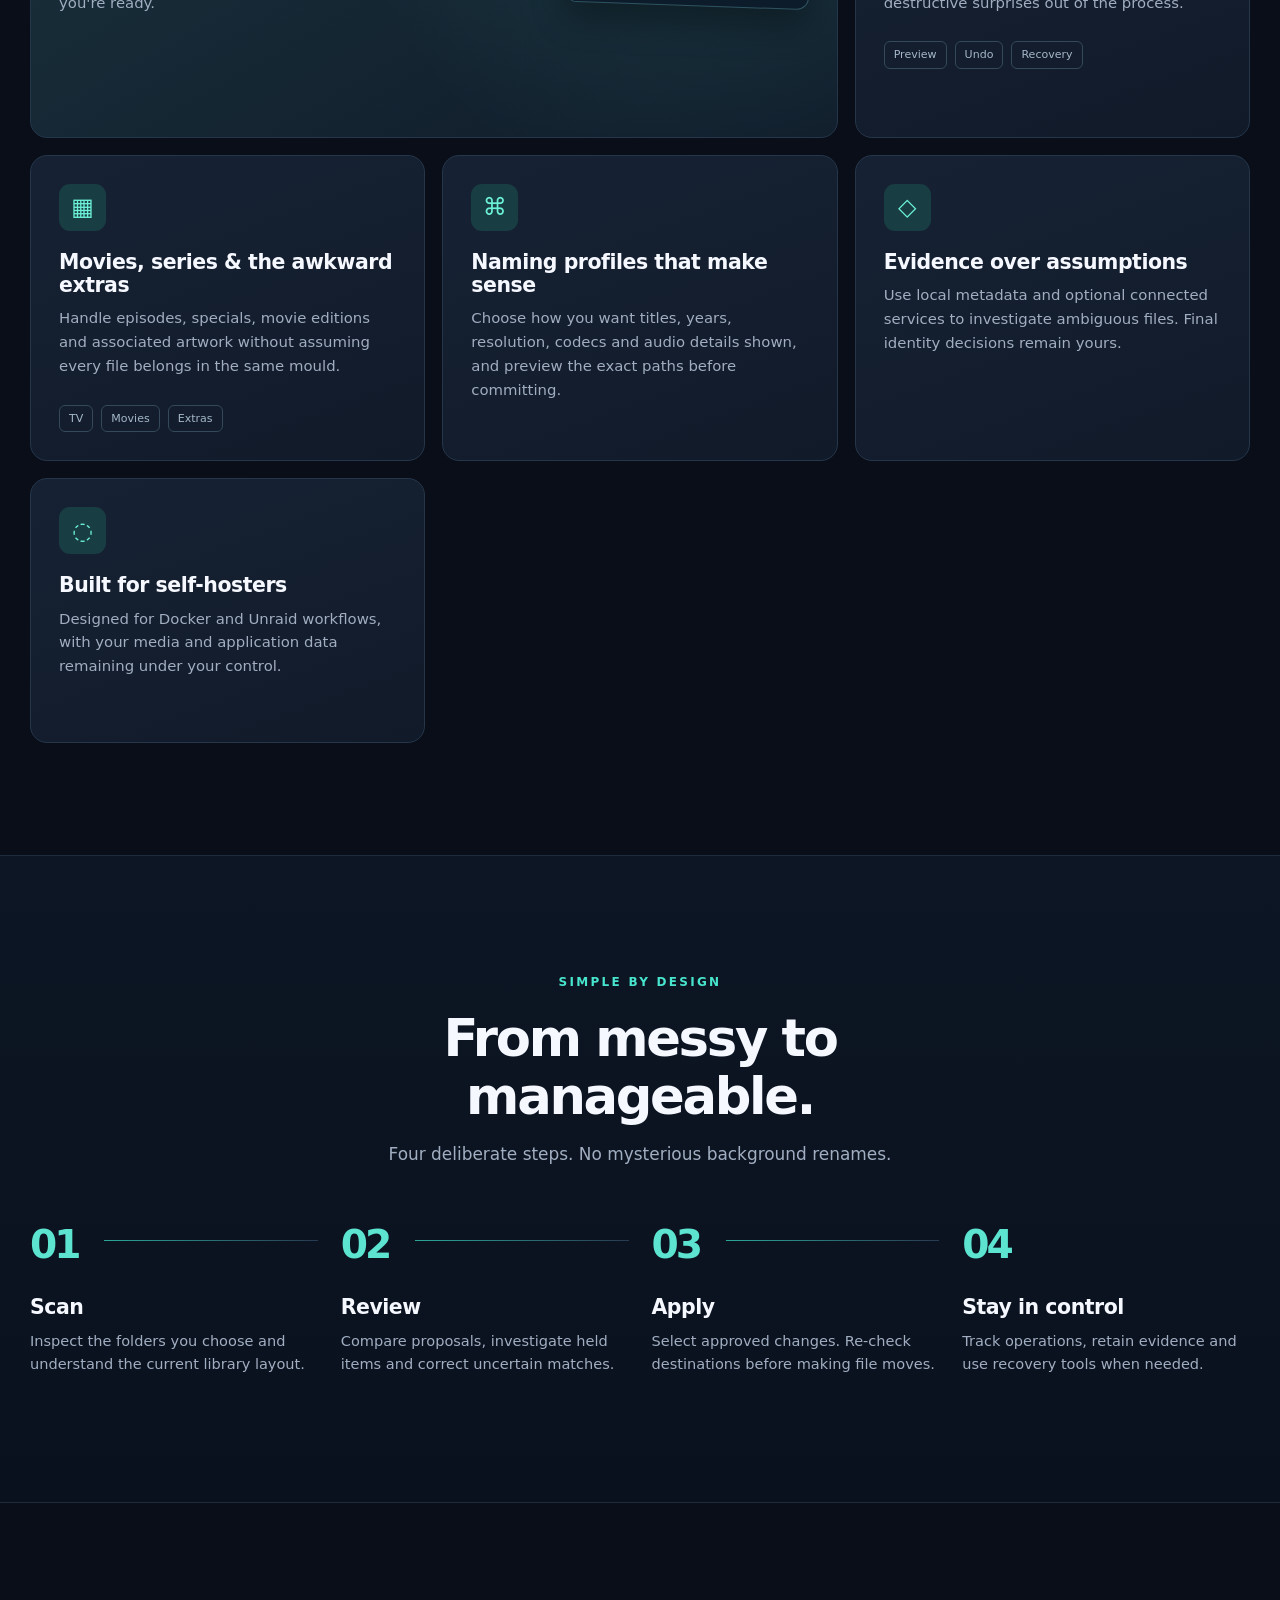
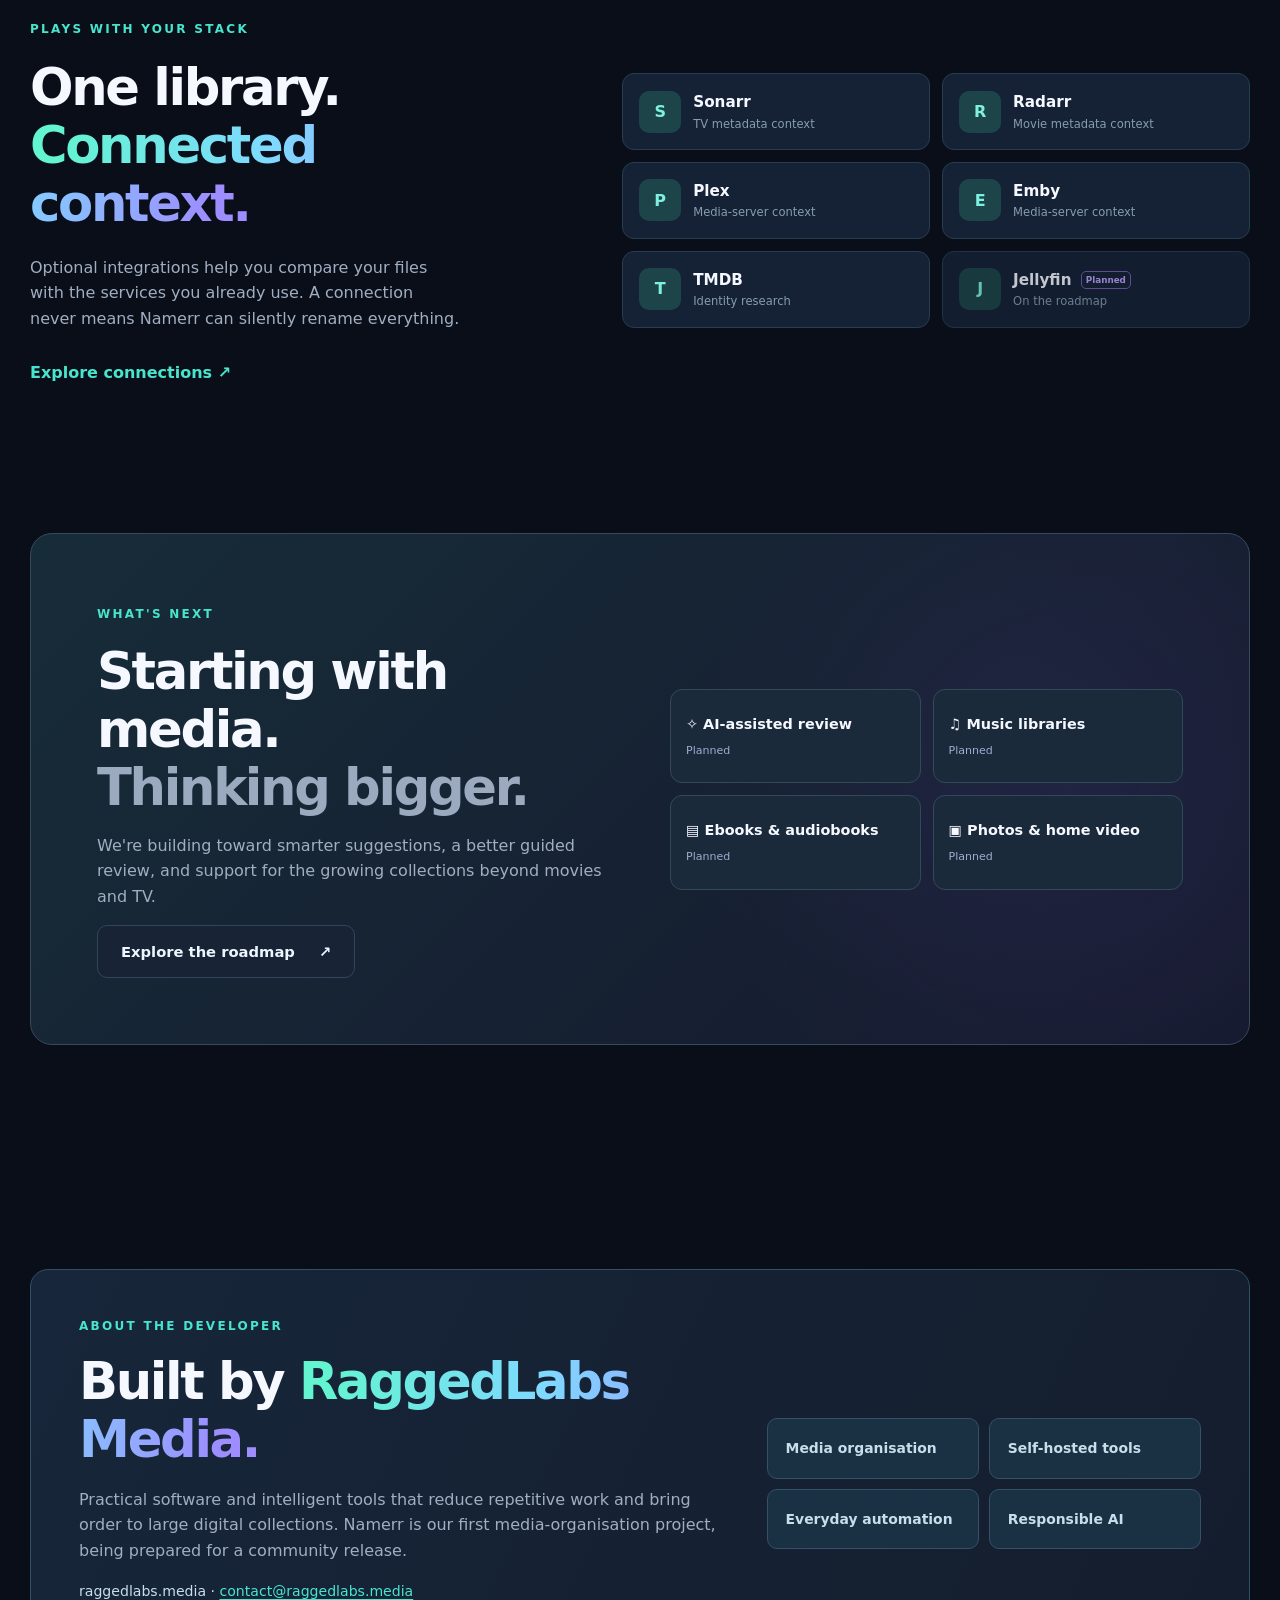
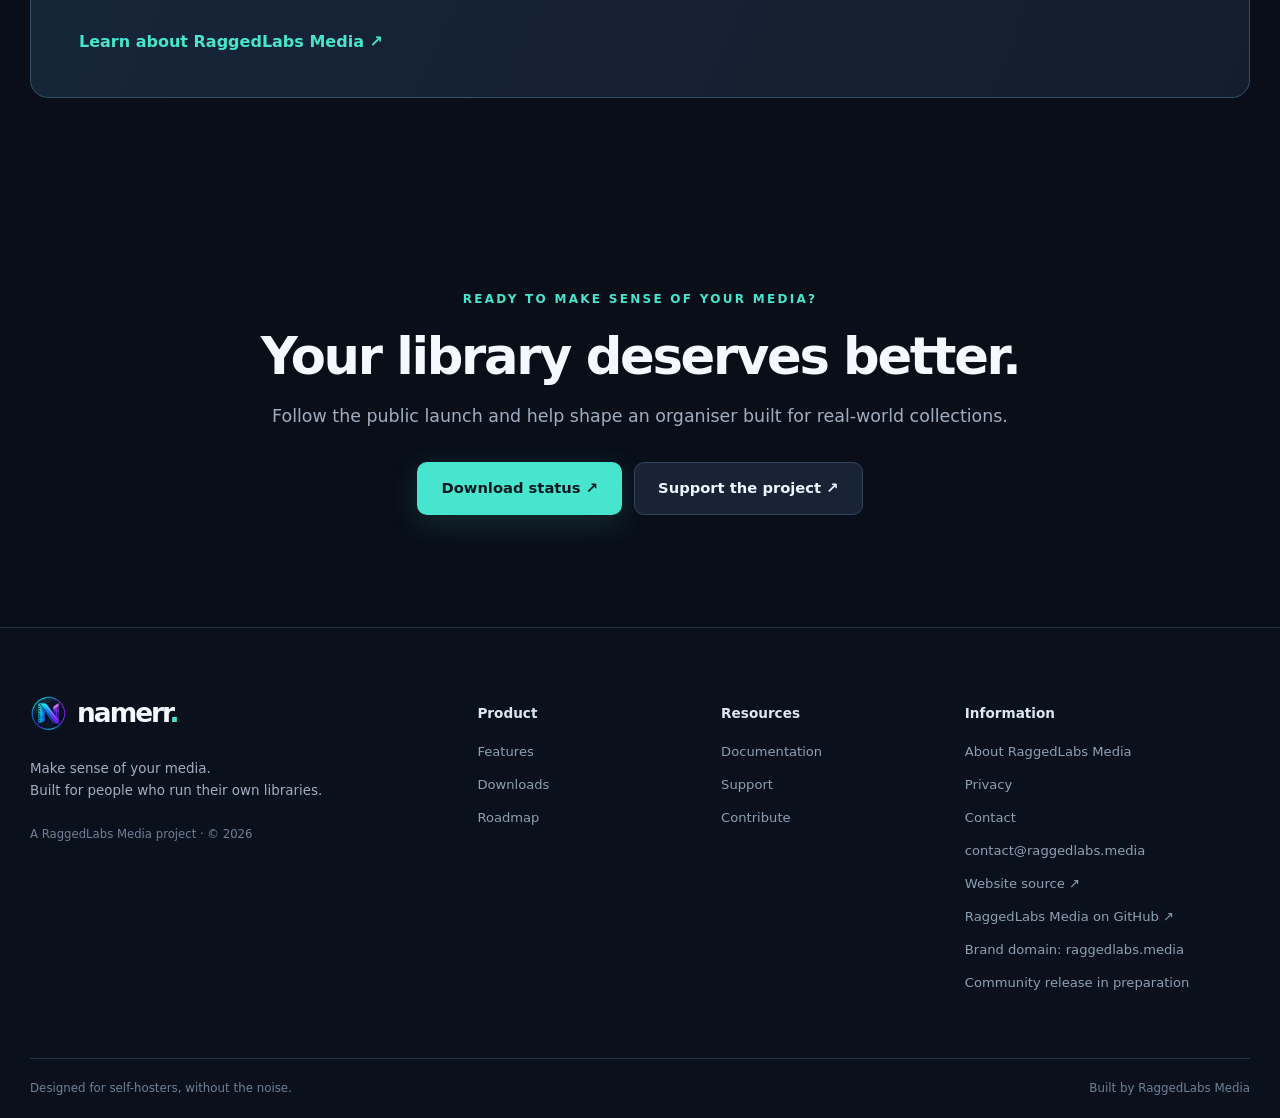
==== commit e268169c: "feat(site): stage donation methods and new brand identity [skip ci]" ====
--- a/index.html
+++ b/index.html
@@ -49,5 +49,6 @@
 <div class="integration-card planned"><span class="integr-icon">J</span><div><strong>Jellyfin <em>Planned</em></strong><small>On the roadmap</small></div></div>
 </div></div></section>
 <section class="section roadmap-promo"><div class="container"><div class="promo-box"><div class="promo-copy"><span class="kicker">WHAT'S NEXT</span><h2>Starting with media.<br><span class="muted-head">Thinking bigger.</span></h2><p>We're building toward smarter suggestions, a better guided review, and support for the growing collections beyond movies and TV.</p><a class="button button-secondary" href="./roadmap.html">Explore the roadmap <span aria-hidden="true">↗</span></a></div><div class="roadmap-tiles"><span>✧ AI-assisted review <small>Planned</small></span><span>♫ Music libraries <small>Planned</small></span><span>▤ Ebooks & audiobooks <small>Planned</small></span><span>▣ Photos & home video <small>Planned</small></span></div></div></div></section>
+<section class="section developer-section" id="developer"><div class="container"><div class="developer-panel"><div><span class="kicker">ABOUT THE DEVELOPER</span><h2>Built by <span class="gradient-text">RaggedLabs Media.</span></h2><p>Practical software and intelligent tools that reduce repetitive work and bring order to large digital collections. Namerr is our first media-organisation project, being prepared for a community release.</p><p class="brand-domain">raggedlabs.media <span aria-hidden="true">·</span> <a class="prose-link" href="mailto:contact@raggedlabs.media">contact@raggedlabs.media</a></p><a class="text-link" href="./about.html">Learn about RaggedLabs Media <span aria-hidden="true">↗</span></a></div><div class="developer-pills"><span>Media organisation</span><span>Self-hosted tools</span><span>Everyday automation</span><span>Responsible AI</span></div></div></div></section>
 <section class="section final-cta"><div class="container cta-inner"><span class="kicker">READY TO MAKE SENSE OF YOUR MEDIA?</span><h2>Your library deserves better.</h2><p>Follow the public launch and help shape an organiser built for real-world collections.</p><div class="button-row center-buttons"><a class="button button-primary" href="./downloads.html">Download status ↗</a><a class="button button-secondary" href="./support.html">Support the project ↗</a></div></div></section>
 </main><footer class="site-footer"><div class="container footer-grid"><div><a class="brand footer-brand" href="./"><img src="./assets/namerr-logo-8dd16181.png" width="34" height="34" alt=""><span>namerr<span class="brand-dot">.</span></span></a><p>Make sense of your media.<br>Built for people who run their own libraries.</p><span class="footer-small">A RaggedLabs Media project · © 2026</span></div><div><h3>Product</h3><a href="./#features">Features</a><a href="./downloads.html">Downloads</a><a href="./roadmap.html">Roadmap</a></div><div><h3>Resources</h3><a href="./docs.html">Documentation</a><a href="./support.html">Support</a><a href="./support.html#contribute">Contribute</a></div><div><h3>Information</h3><a href="./about.html">About RaggedLabs Media</a><a href="./privacy.html">Privacy</a><a href="./support.html#contact">Contact</a><a class="footer-contact" href="mailto:contact@raggedlabs.media">contact@raggedlabs.media</a><a href="https://github.com/Ragged-Labs/namerr-site" rel="noopener noreferrer">Website source ↗</a><a href="https://github.com/Ragged-Labs" rel="noopener noreferrer">RaggedLabs Media on GitHub ↗</a><span>Brand domain: raggedlabs.media</span><span>Community release in preparation</span></div></div><div class="container footer-bottom"><span>Designed for self-hosters, without the noise.</span><span>Built by RaggedLabs Media</span></div></footer><script src="./assets/site.js" defer></script></body></html>
--- a/assets/site.css
+++ b/assets/site.css
@@ -1,2 +1,4 @@
 :root{--bg:#090e19;--bg2:#0d1524;--surface:#121d2d;--surface2:#172537;--line:#25344a;--text:#f6f8ff;--muted:#a1aec1;--muted2:#6f819c;--aqua:#48e5ce;--violet:#9b84ff;--blue:#7d9dff;--max:1220px}
-*{box-sizing:border-box}html{scroll-behavior:smooth}body{margin:0;background:var(--bg);color:var(--text);font-family:Inter,ui-sans-serif,system-ui,-apple-system,BlinkMacSystemFont,"Segoe UI",sans-serif;font-size:16px;line-height:1.6;overflow-x:hidden}a{color:inherit;text-decoration:none}button,input{font:inherit}button{cursor:pointer}img{max-width:100%;height:auto}h1,h2,h3,h4,p{margin-top:0}h1,h2,h3{line-height:1.14;letter-spacing:-.045em}h1{font-size:clamp(3.5rem,6vw,5.7rem);font-weight:800}h2{font-size:clamp(2.5rem,4vw,4.1rem);font-weight:760}h3{font-size:1.28rem;letter-spacing:-.023em}p{color:var(--muted)}:focus-visible{outline:3px solid var(--aqua);outline-offset:4px}::selection{background:#48e5ce;color:#061321}.container{width:min(calc(100% - 56px),var(--max));margin-inline:auto}.section{padding:112px 0;scroll-margin-top:95px}.visually-hidden{position:absolute!important;width:1px;height:1px;padding:0;margin:-1px;overflow:hidden;clip:rect(0,0,0,0);white-space:nowrap;border:0}.skip-link{position:absolute;z-index:100;left:24px;top:-80px;padding:12px 18px;background:var(--aqua);color:#041017;border-radius:9px}.skip-link:focus{top:12px}.page-glow{position:absolute;z-index:-1;pointer-events:none;inset:0 0 auto;height:950px;background:radial-gradient(ellipse 39% 40% at 70% 22%,rgba(54,143,181,.11),transparent 78%),radial-gradient(ellipse 40% 36% at 26% 10%,rgba(120,90,223,.08),transparent 79%)}.site-header{position:sticky;top:0;z-index:50;background:rgba(9,14,25,.86);backdrop-filter:blur(20px);border-bottom:1px solid rgba(107,134,164,.13)}.nav-wrap{display:flex;align-items:center;justify-content:space-between;min-height:80px;gap:20px}.brand{display:inline-flex;align-items:center;gap:10px;font-weight:790;font-size:1.65rem;letter-spacing:-.075em;line-height:1}.brand img{width:37px;height:37px}.brand-dot{color:var(--aqua)}.site-nav{display:flex;align-items:center;gap:29px;font-size:.89rem;font-weight:580}.site-nav>a:not(.nav-action){color:#bec8d7;transition:color .2s}.site-nav>a:hover,.site-nav>a[aria-current=page]{color:#fff}.nav-action{padding:10px 17px;border:1px solid #3b556c;border-radius:9px;background:#1a2c3a;color:#e8fffb}.nav-action:hover,.nav-action.nav-selected{border-color:var(--aqua)}.menu-toggle{display:none}.eyebrow,.kicker{color:var(--aqua);font-size:.75rem;font-weight:800;letter-spacing:.19em;text-transform:uppercase}.eyebrow{display:flex;align-items:center;gap:13px;flex-wrap:wrap}.pulse{display:inline-block;width:9px;height:9px;border-radius:50%;background:var(--aqua);box-shadow:0 0 18px var(--aqua)}.eyebrow-sep{color:#526880}.gradient-text{background:linear-gradient(95deg,#62f5cf 4%,#7fd9ff 48%,#9d8dff 92%);color:transparent;background-clip:text;-webkit-background-clip:text}.muted-head{color:#9baabf}.hero{padding-top:106px;padding-bottom:118px}.hero-grid{display:grid;grid-template-columns:minmax(0, .98fr) minmax(0,1.12fr);align-items:center;gap:50px}.hero-copy h1{margin:23px 0}.hero-lead{max-width:540px;font-size:1.14rem;line-height:1.83;color:#bbc6d6}.button-row{display:flex;flex-wrap:wrap;align-items:center;gap:12px;margin-top:31px}.button{display:inline-flex;align-items:center;justify-content:center;gap:24px;min-height:53px;padding:12px 23px;border-radius:10px;font-weight:760;font-size:.92rem;line-height:1.4;border:1px solid transparent;transition:transform .18s,background .18s,border .18s}.button:hover{transform:translateY(-2px)}.button-primary{background:var(--aqua);color:#071920;box-shadow:0 8px 32px rgba(72,229,206,.15)}.button-primary:hover{background:#7af5e2}.button-secondary{background:#182336;border-color:#34445d;color:#edf6ff}.button-secondary:hover{border-color:#7693ac;background:#203047}.button-disabled{opacity:.6;pointer-events:none;cursor:not-allowed}.subtext{font-size:.78rem;color:#738ba2;margin:14px 0 25px}.hero-points{display:flex;flex-wrap:wrap;gap:18px;font-size:.79rem;color:#a6b8c6}.hero-points i{font-style:normal;color:var(--aqua);margin-right:6px}.hero-art{position:relative;padding:14px 0 25px}.app-window{background:#101c2a;border:1px solid #344c62;border-radius:15px;box-shadow:0 35px 90px rgba(0,0,0,.55),0 0 55px rgba(56,158,165,.07);overflow:hidden;transform:perspective(1400px) rotateY(-4deg) rotateX(2deg)}.app-topbar{height:42px;background:#172536;border-bottom:1px solid #304359;display:flex;align-items:center;justify-content:space-between;padding:0 16px;font-size:.66rem;color:#9cacc0}.app-window-controls{display:flex;gap:6px}.app-window-controls b{width:8px;height:8px;background:#e18b89;border-radius:50%}.app-window-controls b:nth-child(2){background:#e3bd76}.app-window-controls b:nth-child(3){background:#64bea1}.app-top-right{display:flex;align-items:center;gap:6px}.tiny-led{display:inline-block;width:6px;height:6px;border-radius:50%;background:#4adfc4;box-shadow:0 0 10px #4adfc485}.app-content{display:grid;grid-template-columns:128px minmax(0,1fr);min-height:424px}.app-sidebar{border-right:1px solid #2a4052;padding:18px 10px;display:flex;flex-direction:column;gap:7px;color:#8fa5b8;font-size:.71rem}.app-sidebar>div:not(.side-label):not(.app-sidebar-foot){padding:7px 8px;border-radius:6px;white-space:nowrap}.app-sidebar>div>span:first-child{margin-right:8px;color:#86a6c0}.app-sidebar .side-active{color:var(--aqua);background:#17403e;font-weight:700}.app-sidebar .side-active span:first-child{color:var(--aqua)}.side-label{font-size:.56rem;letter-spacing:.16em;font-weight:800;color:#526d83;padding:5px 8px}.side-gap{margin-top:17px}.app-sidebar-foot{margin-top:auto;color:#6a9e9e;font-size:.57rem;padding:12px 3px 0}.nav-icon-round{display:inline-block;width:9px;height:9px;background:#7776e7;border-radius:3px}.nav-icon-round.second{background:#5cccb7}.app-panel{padding:23px 21px 18px;min-width:0}.app-panel-kicker{font-size:.58rem;color:#58dfcc;letter-spacing:.15em;font-weight:800}.app-muted{color:#6f829a}.app-panel-title{margin-top:9px;font-size:1.03rem;font-weight:750;letter-spacing:-.025em}.app-ellipses{float:right;color:#6e899f}.app-desc{font-size:.68rem;margin:5px 0 16px}.app-filter{display:flex;gap:9px;align-items:center;font-size:.65rem;border-bottom:1px solid #2b4153;padding-bottom:12px;color:#8297af}.app-filter span{white-space:nowrap}.app-filter em{font-style:normal;color:#adc4d4;margin-left:4px}.app-filter .filter-selected{color:var(--aqua);font-weight:700}.media-row{display:flex;align-items:center;gap:10px;padding:12px 0;border-bottom:1px solid #263a4b}.poster{width:31px;height:40px;border-radius:4px;flex:none;display:grid;place-items:center;font-size:.9rem;font-weight:800}.poster-1{background:linear-gradient(145deg,#c38b60,#48435f)}.poster-2{background:linear-gradient(145deg,#4e8b91,#212d5b)}.poster-3{background:linear-gradient(145deg,#7cc1a1,#173e57)}.media-item{min-width:0;flex:1;line-height:1.3}.media-item strong{display:block;font-size:.7rem;color:#f5f8fc}.media-item small{display:block;font-size:.61rem;color:#809ab0}.file-name{font-size:.57rem;color:#647e93;white-space:nowrap;overflow:hidden;text-overflow:ellipsis;max-width:225px;margin-top:3px}.row-pill{flex:none;font-size:.59rem;padding:4px 6px;border-radius:5px}.row-pill.green{background:#123e35;color:#65e6c1}.row-pill.amber{background:#473622;color:#f9c97e}.action-preview{margin-top:13px;display:flex;gap:10px;align-items:center;border:1px solid #276d65;background:linear-gradient(90deg,#103b39,#142a35);border-radius:8px;padding:10px}.action-badge{color:#69f2d8;font-size:1.1rem}.action-preview>div{flex:1;min-width:0}.action-preview strong{display:block;font-size:.7rem;color:#cafff0}.action-preview small{display:block;font-size:.57rem;color:#76b4b0;white-space:nowrap;overflow:hidden;text-overflow:ellipsis}.action-check{color:#64e8c9}.app-buttons{display:flex;align-items:center;justify-content:space-between;margin-top:17px;gap:10px}.preview-note{font-size:.6rem;color:#91a7b8}.app-fake-button{padding:8px 11px;background:#45d8c3;color:#0e2428;border-radius:6px;font-size:.63rem;font-weight:700}.app-caption{text-align:center;margin-top:18px;color:#647789;font-size:.69rem}.floating-chip{position:absolute;display:flex;align-items:center;gap:9px;padding:10px 13px;border:1px solid #2b565c;background:rgba(15,31,42,.94);border-radius:10px;box-shadow:0 12px 27px #0006}.floating-chip>span{display:grid;place-items:center;width:27px;height:27px;border-radius:8px;color:var(--aqua);background:#164a46}.floating-chip strong{display:block;font-size:.67rem;line-height:1.4}.floating-chip small{display:block;color:#91aebe;font-size:.58rem}.chip-one{right:-23px;top:-13px}.chip-two{bottom:21px;left:-29px}.value-strip{background:#101b2a;border-top:1px solid #203245;border-bottom:1px solid #203245}.value-items{display:flex;align-items:center;justify-content:space-between;gap:24px;min-height:100px;flex-wrap:wrap}.value-items>span{font-size:.69rem;letter-spacing:.15em;color:#748ba3;font-weight:800}.value-items strong{font-size:1.2rem;color:#94aabd;letter-spacing:-.04em}.section-heading{max-width:700px;margin-bottom:46px}.section-heading h2{margin:15px 0}.section-heading p{font-size:1.06rem;max-width:580px}.section-heading.center{text-align:center;margin-inline:auto}.section-heading.center p{margin-inline:auto}.feature-grid{display:grid;grid-template-columns:repeat(3,minmax(0,1fr));gap:17px}.feature-card{background:linear-gradient(160deg,#162234,#111a29);border:1px solid #25364a;border-radius:17px;padding:28px;min-height:265px;position:relative;overflow:hidden;transition:border .2s,transform .2s}.feature-card:hover{transform:translateY(-4px);border-color:#3b6d78}.feature-card.featured{grid-column:span 2;background:radial-gradient(circle at 85% 7%,rgba(64,224,198,.12),transparent 50%),linear-gradient(150deg,#19313c,#111b2a);min-height:323px}.feature-card p{font-size:.93rem;max-width:520px}.feature-icon{display:grid;place-items:center;width:47px;height:47px;border-radius:11px;background:#183d42;color:#6cf0d8;font-size:1.5rem;margin-bottom:20px}.feature-card h3{margin-bottom:10px}.feature-tags{display:flex;gap:8px;flex-wrap:wrap;margin-top:26px}.feature-tags span{border:1px solid #344959;border-radius:6px;padding:4px 9px;color:#a5b8c9;font-size:.69rem}.mini-preview{position:absolute;right:26px;top:47px;width:244px;background:#0d1c2b;border:1px solid #2e5360;border-radius:12px;padding:17px;box-shadow:0 15px 35px #0005;transform:rotate(2deg)}.mini-preview span{display:block;color:#788fa5;font-size:.65rem}.mini-preview strong{display:block;color:#c1cfe0;font-size:.72rem;line-height:1.4;overflow-wrap:anywhere}.mini-preview strong.corrected{color:#6ce4ce}.mini-arrow{color:#6ce4ce;margin:8px 0}.workflow-section{background:linear-gradient(180deg,#0d1624,#0a111e);border-block:1px solid #1d2b3d}.steps-grid{display:grid;grid-template-columns:repeat(4,minmax(0,1fr));gap:23px}.step{position:relative}.step-count{font-size:2.45rem;font-weight:800;color:#5ce4d0;letter-spacing:-.08em}.step-line{position:absolute;top:26px;left:74px;right:0;height:1px;background:linear-gradient(90deg,#2aa798,#283a51)}.step h3{margin:20px 0 9px}.step p{font-size:.91rem}.integration-layout{display:grid;grid-template-columns:.8fr 1fr;gap:90px;align-items:center}.integration-layout h2{margin:17px 0 22px}.integration-layout p{max-width:430px;font-size:1rem}.text-link{font-weight:700;color:var(--aqua);display:inline-block;margin-top:13px}.text-link:hover{text-decoration:underline}.integration-board{display:grid;grid-template-columns:1fr 1fr;gap:12px}.integration-card{border:1px solid #273d50;border-radius:12px;background:#152236;padding:16px;display:flex;align-items:center;gap:12px}.integr-icon{width:42px;height:42px;border-radius:10px;display:grid;place-items:center;background:#1d4549;color:#7ef0df;font-weight:800;flex:none}.integration-card strong{display:block;font-size:.95rem}.integration-card small{display:block;color:#879caf;font-size:.72rem}.integration-card em{font-size:.55rem;color:#bea4ff;font-style:normal;border:1px solid #765fb1;border-radius:5px;padding:3px 4px;margin-left:4px;vertical-align:middle}.integration-card.planned{opacity:.79}.roadmap-promo{padding-top:35px}.promo-box{background:radial-gradient(circle at 85% 50%,rgba(98,69,165,.15),transparent 35%),linear-gradient(135deg,#172c39,#15192d);border:1px solid #37495d;border-radius:22px;padding:66px;display:grid;grid-template-columns:1fr 1fr;gap:60px;align-items:center}.promo-copy h2{margin:16px 0}.roadmap-tiles{display:grid;grid-template-columns:1fr 1fr;gap:12px}.roadmap-tiles span{padding:23px 15px;background:#1a2a3b;border:1px solid #34485c;border-radius:12px;font-size:.9rem;font-weight:740}.roadmap-tiles small{display:block;color:#a0add0;font-size:.69rem;font-weight:500;margin-top:6px}.final-cta{text-align:center;padding-top:75px}.cta-inner h2{margin:17px 0}.cta-inner p{font-size:1.09rem}.center-buttons{justify-content:center}.site-footer{background:#0a101c;border-top:1px solid #223144;padding-top:67px}.footer-grid{display:grid;grid-template-columns:2fr 1fr 1fr 1.4fr;gap:40px;padding-bottom:53px}.footer-grid p{font-size:.84rem;margin:19px 0}.footer-small{color:#6f8098;font-size:.73rem}.footer-grid h3{font-size:.85rem;letter-spacing:0;margin:11px 0 20px;color:#dce8f1}.footer-grid a:not(.brand),.footer-grid>div>span:not(.footer-small){display:block;color:#8da0b3;margin-bottom:12px;font-size:.82rem}.footer-grid a:hover{color:var(--aqua)}.footer-bottom{border-top:1px solid #223144;display:flex;justify-content:space-between;gap:15px;padding:20px 0;color:#6d8297;font-size:.74rem}.inner-hero{padding-top:94px;padding-bottom:47px}.inner-hero h1{font-size:clamp(2.8rem,5vw,4.5rem);margin:17px 0 20px;max-width:850px}.inner-hero p{max-width:740px;font-size:1.12rem}.page-main{padding-top:25px;padding-bottom:105px}.content-card{border:1px solid #293b51;background:linear-gradient(145deg,#152336,#101b2b);border-radius:18px;padding:34px}.content-card h2{font-size:1.8rem;margin:0 0 14px}.content-card h3{font-size:1.14rem;margin:0 0 8px}.content-card p:last-child{margin-bottom:0}.content-grid{display:grid;grid-template-columns:repeat(2,minmax(0,1fr));gap:20px}.status-pill{display:inline-flex;align-items:center;gap:9px;color:#f4c98a;background:#4b3726;border:1px solid #926b3e;border-radius:100px;padding:7px 12px;font-size:.72rem;font-weight:750;letter-spacing:.025em}.status-pill:before{content:"";height:7px;width:7px;background:#ecc17c;border-radius:50%}.status-pill.available{color:#62e8d2;background:#15433e;border-color:#2e7c70}.status-pill.available:before{background:#62e8d2}.notice{background:#172638;border:1px solid #345166;border-radius:12px;padding:21px 23px;margin-bottom:24px}.notice strong{color:#d3fff4}.notice p{font-size:.9rem;margin:8px 0 0}.section-subtitle{font-size:1.5rem;letter-spacing:-.035em;margin:37px 0 19px}.link-arrow{color:#6cf0d8;font-weight:680}.link-arrow:hover{text-decoration:underline}.stack-list{display:grid;gap:12px}.list-item{padding:20px 23px;border:1px solid #293b50;border-radius:12px;background:#142034}.list-item h3{margin:0 0 7px}.list-item p{font-size:.92rem;margin:0}.list-item small{color:#89a0b6}.badge{display:inline-block;border:1px solid #507e77;background:#183f3e;color:#8af6d9;border-radius:5px;padding:3px 8px;font-size:.66rem;letter-spacing:.035em;text-transform:uppercase;font-weight:800}.badge.future{border-color:#6d5d95;background:#2d2749;color:#bba2fc}.badge.hold{border-color:#8c6f45;background:#3f3025;color:#e8c78b}.roadmap-row{display:grid;grid-template-columns:190px 1fr;gap:24px;border:1px solid #2d4154;border-radius:14px;padding:25px;background:#132033;margin-bottom:14px}.roadmap-row h3{margin:9px 0 0;font-size:1.06rem}.roadmap-row p{margin:0;font-size:.93rem}.roadmap-row ul{margin:12px 0 0;padding-left:18px;color:var(--muted);font-size:.88rem}.docs-layout{display:grid;grid-template-columns:235px minmax(0,1fr);gap:46px}.docs-nav{align-self:start;position:sticky;top:112px;padding:18px;border:1px solid #2e4051;border-radius:12px;background:#131f30}.docs-nav a{display:block;color:#adc1d0;padding:9px 11px;border-radius:7px;font-size:.86rem}.docs-nav a:hover{color:#fff;background:#1b3141}.docs-content section{scroll-margin-top:120px;margin-bottom:42px}.docs-content h2{font-size:1.8rem;margin-bottom:17px}.docs-content h3{font-size:1.09rem;margin-top:23px}.docs-content p,.docs-content li{font-size:.94rem;color:#aebfd0}.docs-content ol,.docs-content ul{padding-left:23px}.docs-content li{margin-bottom:8px}.docs-content code{background:#1f3040;padding:3px 6px;border-radius:5px;color:#a9f3e5;font-size:.85em}.docs-content pre{background:#090f1c;border:1px solid #324559;border-radius:10px;padding:17px;overflow:auto}.docs-content pre code{background:none;padding:0;font-size:.84rem}.prose-link{color:var(--aqua);text-decoration:underline;text-underline-offset:3px}.faq-list details{border:1px solid #2a3f51;padding:18px 21px;margin-bottom:11px;border-radius:12px;background:#131f30}.faq-list summary{cursor:pointer;font-size:1rem;font-weight:740}.faq-list details p{margin:12px 0 0;font-size:.91rem}.donation-grid{display:grid;grid-template-columns:1.25fr .75fr;gap:18px}.muted-label{font-size:.7rem;letter-spacing:.14em;color:var(--muted2);font-weight:800}.card-rule{height:1px;background:#2b3e52;margin:23px 0}.callout-icon{font-size:2rem;color:var(--aqua);margin-bottom:16px}@media(max-width:1100px){.hero-grid{gap:28px}.hero-copy h1{font-size:clamp(3.2rem,5vw,4.5rem)}.chip-one{right:0}.chip-two{left:0}.feature-card.featured{padding-right:250px}.mini-preview{width:215px;right:15px;top:70px}.integration-layout{gap:38px}.promo-box{padding:46px}.site-nav{gap:18px}}@media(max-width:860px){.container{width:min(calc(100% - 38px),var(--max))}.section{padding:78px 0}.site-nav{display:none;position:absolute;top:80px;left:0;right:0;padding:15px 24px 25px;background:#0c1725;border-bottom:1px solid #324256;flex-direction:column;align-items:stretch;gap:4px}.site-nav.is-open{display:flex}.site-nav a{padding:11px}.site-nav .nav-action{text-align:center;margin-top:8px}.menu-toggle{display:flex;align-items:center;justify-content:center;background:#152337;border:1px solid #32485e;color:white;border-radius:9px;width:42px;height:42px}.menu-lines{width:18px;height:12px;border-top:2px solid #e2f7f7;border-bottom:2px solid #e2f7f7;position:relative}.menu-lines:after{content:"";position:absolute;top:4px;left:0;width:18px;border-top:2px solid #e2f7f7}.hero-grid,.integration-layout,.promo-box{grid-template-columns:1fr}.hero-copy{max-width:670px}.hero-art{max-width:680px;margin:auto;width:100%}.feature-grid{grid-template-columns:repeat(2,minmax(0,1fr))}.feature-card.featured{grid-column:span 2}.steps-grid{grid-template-columns:repeat(2,minmax(0,1fr))}.step-line{display:none}.footer-grid{grid-template-columns:repeat(2,minmax(0,1fr))}.value-items{justify-content:center;padding:20px;text-align:center}.docs-layout{grid-template-columns:1fr}.docs-nav{position:static;display:flex;flex-wrap:wrap;gap:6px}.docs-nav a{font-size:.81rem}.donation-grid{grid-template-columns:1fr}}@media(max-width:560px){.hero{padding-top:64px}.hero-copy h1{font-size:3.45rem}.hero-lead{font-size:1rem}.hero-points{gap:9px}.app-window{transform:none}.app-content{grid-template-columns:77px minmax(0,1fr)}.app-sidebar{padding:10px 4px;font-size:.55rem}.app-sidebar>div:not(.side-label):not(.app-sidebar-foot){padding:6px 3px}.app-sidebar>div>span:first-child{margin-right:2px}.side-label{font-size:.46rem;padding:4px 2px}.app-sidebar-foot{font-size:.45rem}.app-panel{padding:15px 11px}.app-panel-title{font-size:.82rem}.app-desc{font-size:.58rem}.app-filter{gap:7px;font-size:.54rem}.media-item strong{font-size:.61rem}.media-item small{font-size:.51rem}.media-row{gap:6px}.poster{width:23px;height:31px;font-size:.7rem}.row-pill{font-size:.5rem;padding:3px}.file-name{max-width:130px;font-size:.5rem}.action-preview{padding:8px;gap:5px}.action-preview strong{font-size:.58rem}.action-preview small{font-size:.49rem}.action-check{display:none}.app-fake-button{font-size:.53rem}.floating-chip{display:none}.feature-grid,.steps-grid,.integration-board,.content-grid,.roadmap-tiles,.footer-grid{grid-template-columns:1fr}.feature-card.featured{grid-column:span 1;padding-right:25px;padding-bottom:225px}.mini-preview{top:auto;bottom:18px;left:22px;right:auto;width:calc(100% - 44px);transform:none}.promo-box{padding:28px}.roadmap-row{grid-template-columns:1fr;gap:9px}.site-footer{padding-top:39px}.footer-grid{gap:17px}.footer-bottom{flex-direction:column}.inner-hero{padding-top:58px}.content-card{padding:23px}.hero-copy h1{letter-spacing:-.064em}}@media(prefers-reduced-motion:reduce){*,*:before,*:after{scroll-behavior:auto!important;animation-duration:.01ms!important;transition-duration:.01ms!important}}+*{box-sizing:border-box}html{scroll-behavior:smooth}body{margin:0;background:var(--bg);color:var(--text);font-family:Inter,ui-sans-serif,system-ui,-apple-system,BlinkMacSystemFont,"Segoe UI",sans-serif;font-size:16px;line-height:1.6;overflow-x:hidden}a{color:inherit;text-decoration:none}button,input{font:inherit}button{cursor:pointer}img{max-width:100%;height:auto}h1,h2,h3,h4,p{margin-top:0}h1,h2,h3{line-height:1.14;letter-spacing:-.045em}h1{font-size:clamp(3.5rem,6vw,5.7rem);font-weight:800}h2{font-size:clamp(2.5rem,4vw,4.1rem);font-weight:760}h3{font-size:1.28rem;letter-spacing:-.023em}p{color:var(--muted)}:focus-visible{outline:3px solid var(--aqua);outline-offset:4px}::selection{background:#48e5ce;color:#061321}.container{width:min(calc(100% - 56px),var(--max));margin-inline:auto}.section{padding:112px 0;scroll-margin-top:95px}.visually-hidden{position:absolute!important;width:1px;height:1px;padding:0;margin:-1px;overflow:hidden;clip:rect(0,0,0,0);white-space:nowrap;border:0}.skip-link{position:absolute;z-index:100;left:24px;top:-80px;padding:12px 18px;background:var(--aqua);color:#041017;border-radius:9px}.skip-link:focus{top:12px}.page-glow{position:absolute;z-index:-1;pointer-events:none;inset:0 0 auto;height:950px;background:radial-gradient(ellipse 39% 40% at 70% 22%,rgba(54,143,181,.11),transparent 78%),radial-gradient(ellipse 40% 36% at 26% 10%,rgba(120,90,223,.08),transparent 79%)}.site-header{position:sticky;top:0;z-index:50;background:rgba(9,14,25,.86);backdrop-filter:blur(20px);border-bottom:1px solid rgba(107,134,164,.13)}.nav-wrap{display:flex;align-items:center;justify-content:space-between;min-height:80px;gap:20px}.brand{display:inline-flex;align-items:center;gap:10px;font-weight:790;font-size:1.65rem;letter-spacing:-.075em;line-height:1}.brand img{width:37px;height:37px}.brand-dot{color:var(--aqua)}.site-nav{display:flex;align-items:center;gap:29px;font-size:.89rem;font-weight:580}.site-nav>a:not(.nav-action){color:#bec8d7;transition:color .2s}.site-nav>a:hover,.site-nav>a[aria-current=page]{color:#fff}.nav-action{padding:10px 17px;border:1px solid #3b556c;border-radius:9px;background:#1a2c3a;color:#e8fffb}.nav-action:hover,.nav-action.nav-selected{border-color:var(--aqua)}.menu-toggle{display:none}.eyebrow,.kicker{color:var(--aqua);font-size:.75rem;font-weight:800;letter-spacing:.19em;text-transform:uppercase}.eyebrow{display:flex;align-items:center;gap:13px;flex-wrap:wrap}.pulse{display:inline-block;width:9px;height:9px;border-radius:50%;background:var(--aqua);box-shadow:0 0 18px var(--aqua)}.eyebrow-sep{color:#526880}.gradient-text{background:linear-gradient(95deg,#62f5cf 4%,#7fd9ff 48%,#9d8dff 92%);color:transparent;background-clip:text;-webkit-background-clip:text}.muted-head{color:#9baabf}.hero{padding-top:106px;padding-bottom:118px}.hero-grid{display:grid;grid-template-columns:minmax(0, .98fr) minmax(0,1.12fr);align-items:center;gap:50px}.hero-copy h1{margin:23px 0}.hero-lead{max-width:540px;font-size:1.14rem;line-height:1.83;color:#bbc6d6}.button-row{display:flex;flex-wrap:wrap;align-items:center;gap:12px;margin-top:31px}.button{display:inline-flex;align-items:center;justify-content:center;gap:24px;min-height:53px;padding:12px 23px;border-radius:10px;font-weight:760;font-size:.92rem;line-height:1.4;border:1px solid transparent;transition:transform .18s,background .18s,border .18s}.button:hover{transform:translateY(-2px)}.button-primary{background:var(--aqua);color:#071920;box-shadow:0 8px 32px rgba(72,229,206,.15)}.button-primary:hover{background:#7af5e2}.button-secondary{background:#182336;border-color:#34445d;color:#edf6ff}.button-secondary:hover{border-color:#7693ac;background:#203047}.button-disabled{opacity:.6;pointer-events:none;cursor:not-allowed}.subtext{font-size:.78rem;color:#738ba2;margin:14px 0 25px}.hero-points{display:flex;flex-wrap:wrap;gap:18px;font-size:.79rem;color:#a6b8c6}.hero-points i{font-style:normal;color:var(--aqua);margin-right:6px}.hero-art{position:relative;padding:14px 0 25px}.app-window{background:#101c2a;border:1px solid #344c62;border-radius:15px;box-shadow:0 35px 90px rgba(0,0,0,.55),0 0 55px rgba(56,158,165,.07);overflow:hidden;transform:perspective(1400px) rotateY(-4deg) rotateX(2deg)}.app-topbar{height:42px;background:#172536;border-bottom:1px solid #304359;display:flex;align-items:center;justify-content:space-between;padding:0 16px;font-size:.66rem;color:#9cacc0}.app-window-controls{display:flex;gap:6px}.app-window-controls b{width:8px;height:8px;background:#e18b89;border-radius:50%}.app-window-controls b:nth-child(2){background:#e3bd76}.app-window-controls b:nth-child(3){background:#64bea1}.app-top-right{display:flex;align-items:center;gap:6px}.tiny-led{display:inline-block;width:6px;height:6px;border-radius:50%;background:#4adfc4;box-shadow:0 0 10px #4adfc485}.app-content{display:grid;grid-template-columns:128px minmax(0,1fr);min-height:424px}.app-sidebar{border-right:1px solid #2a4052;padding:18px 10px;display:flex;flex-direction:column;gap:7px;color:#8fa5b8;font-size:.71rem}.app-sidebar>div:not(.side-label):not(.app-sidebar-foot){padding:7px 8px;border-radius:6px;white-space:nowrap}.app-sidebar>div>span:first-child{margin-right:8px;color:#86a6c0}.app-sidebar .side-active{color:var(--aqua);background:#17403e;font-weight:700}.app-sidebar .side-active span:first-child{color:var(--aqua)}.side-label{font-size:.56rem;letter-spacing:.16em;font-weight:800;color:#526d83;padding:5px 8px}.side-gap{margin-top:17px}.app-sidebar-foot{margin-top:auto;color:#6a9e9e;font-size:.57rem;padding:12px 3px 0}.nav-icon-round{display:inline-block;width:9px;height:9px;background:#7776e7;border-radius:3px}.nav-icon-round.second{background:#5cccb7}.app-panel{padding:23px 21px 18px;min-width:0}.app-panel-kicker{font-size:.58rem;color:#58dfcc;letter-spacing:.15em;font-weight:800}.app-muted{color:#6f829a}.app-panel-title{margin-top:9px;font-size:1.03rem;font-weight:750;letter-spacing:-.025em}.app-ellipses{float:right;color:#6e899f}.app-desc{font-size:.68rem;margin:5px 0 16px}.app-filter{display:flex;gap:9px;align-items:center;font-size:.65rem;border-bottom:1px solid #2b4153;padding-bottom:12px;color:#8297af}.app-filter span{white-space:nowrap}.app-filter em{font-style:normal;color:#adc4d4;margin-left:4px}.app-filter .filter-selected{color:var(--aqua);font-weight:700}.media-row{display:flex;align-items:center;gap:10px;padding:12px 0;border-bottom:1px solid #263a4b}.poster{width:31px;height:40px;border-radius:4px;flex:none;display:grid;place-items:center;font-size:.9rem;font-weight:800}.poster-1{background:linear-gradient(145deg,#c38b60,#48435f)}.poster-2{background:linear-gradient(145deg,#4e8b91,#212d5b)}.poster-3{background:linear-gradient(145deg,#7cc1a1,#173e57)}.media-item{min-width:0;flex:1;line-height:1.3}.media-item strong{display:block;font-size:.7rem;color:#f5f8fc}.media-item small{display:block;font-size:.61rem;color:#809ab0}.file-name{font-size:.57rem;color:#647e93;white-space:nowrap;overflow:hidden;text-overflow:ellipsis;max-width:225px;margin-top:3px}.row-pill{flex:none;font-size:.59rem;padding:4px 6px;border-radius:5px}.row-pill.green{background:#123e35;color:#65e6c1}.row-pill.amber{background:#473622;color:#f9c97e}.action-preview{margin-top:13px;display:flex;gap:10px;align-items:center;border:1px solid #276d65;background:linear-gradient(90deg,#103b39,#142a35);border-radius:8px;padding:10px}.action-badge{color:#69f2d8;font-size:1.1rem}.action-preview>div{flex:1;min-width:0}.action-preview strong{display:block;font-size:.7rem;color:#cafff0}.action-preview small{display:block;font-size:.57rem;color:#76b4b0;white-space:nowrap;overflow:hidden;text-overflow:ellipsis}.action-check{color:#64e8c9}.app-buttons{display:flex;align-items:center;justify-content:space-between;margin-top:17px;gap:10px}.preview-note{font-size:.6rem;color:#91a7b8}.app-fake-button{padding:8px 11px;background:#45d8c3;color:#0e2428;border-radius:6px;font-size:.63rem;font-weight:700}.app-caption{text-align:center;margin-top:18px;color:#647789;font-size:.69rem}.floating-chip{position:absolute;display:flex;align-items:center;gap:9px;padding:10px 13px;border:1px solid #2b565c;background:rgba(15,31,42,.94);border-radius:10px;box-shadow:0 12px 27px #0006}.floating-chip>span{display:grid;place-items:center;width:27px;height:27px;border-radius:8px;color:var(--aqua);background:#164a46}.floating-chip strong{display:block;font-size:.67rem;line-height:1.4}.floating-chip small{display:block;color:#91aebe;font-size:.58rem}.chip-one{right:-23px;top:-13px}.chip-two{bottom:21px;left:-29px}.value-strip{background:#101b2a;border-top:1px solid #203245;border-bottom:1px solid #203245}.value-items{display:flex;align-items:center;justify-content:space-between;gap:24px;min-height:100px;flex-wrap:wrap}.value-items>span{font-size:.69rem;letter-spacing:.15em;color:#748ba3;font-weight:800}.value-items strong{font-size:1.2rem;color:#94aabd;letter-spacing:-.04em}.section-heading{max-width:700px;margin-bottom:46px}.section-heading h2{margin:15px 0}.section-heading p{font-size:1.06rem;max-width:580px}.section-heading.center{text-align:center;margin-inline:auto}.section-heading.center p{margin-inline:auto}.feature-grid{display:grid;grid-template-columns:repeat(3,minmax(0,1fr));gap:17px}.feature-card{background:linear-gradient(160deg,#162234,#111a29);border:1px solid #25364a;border-radius:17px;padding:28px;min-height:265px;position:relative;overflow:hidden;transition:border .2s,transform .2s}.feature-card:hover{transform:translateY(-4px);border-color:#3b6d78}.feature-card.featured{grid-column:span 2;background:radial-gradient(circle at 85% 7%,rgba(64,224,198,.12),transparent 50%),linear-gradient(150deg,#19313c,#111b2a);min-height:323px}.feature-card p{font-size:.93rem;max-width:520px}.feature-icon{display:grid;place-items:center;width:47px;height:47px;border-radius:11px;background:#183d42;color:#6cf0d8;font-size:1.5rem;margin-bottom:20px}.feature-card h3{margin-bottom:10px}.feature-tags{display:flex;gap:8px;flex-wrap:wrap;margin-top:26px}.feature-tags span{border:1px solid #344959;border-radius:6px;padding:4px 9px;color:#a5b8c9;font-size:.69rem}.mini-preview{position:absolute;right:26px;top:47px;width:244px;background:#0d1c2b;border:1px solid #2e5360;border-radius:12px;padding:17px;box-shadow:0 15px 35px #0005;transform:rotate(2deg)}.mini-preview span{display:block;color:#788fa5;font-size:.65rem}.mini-preview strong{display:block;color:#c1cfe0;font-size:.72rem;line-height:1.4;overflow-wrap:anywhere}.mini-preview strong.corrected{color:#6ce4ce}.mini-arrow{color:#6ce4ce;margin:8px 0}.workflow-section{background:linear-gradient(180deg,#0d1624,#0a111e);border-block:1px solid #1d2b3d}.steps-grid{display:grid;grid-template-columns:repeat(4,minmax(0,1fr));gap:23px}.step{position:relative}.step-count{font-size:2.45rem;font-weight:800;color:#5ce4d0;letter-spacing:-.08em}.step-line{position:absolute;top:26px;left:74px;right:0;height:1px;background:linear-gradient(90deg,#2aa798,#283a51)}.step h3{margin:20px 0 9px}.step p{font-size:.91rem}.integration-layout{display:grid;grid-template-columns:.8fr 1fr;gap:90px;align-items:center}.integration-layout h2{margin:17px 0 22px}.integration-layout p{max-width:430px;font-size:1rem}.text-link{font-weight:700;color:var(--aqua);display:inline-block;margin-top:13px}.text-link:hover{text-decoration:underline}.integration-board{display:grid;grid-template-columns:1fr 1fr;gap:12px}.integration-card{border:1px solid #273d50;border-radius:12px;background:#152236;padding:16px;display:flex;align-items:center;gap:12px}.integr-icon{width:42px;height:42px;border-radius:10px;display:grid;place-items:center;background:#1d4549;color:#7ef0df;font-weight:800;flex:none}.integration-card strong{display:block;font-size:.95rem}.integration-card small{display:block;color:#879caf;font-size:.72rem}.integration-card em{font-size:.55rem;color:#bea4ff;font-style:normal;border:1px solid #765fb1;border-radius:5px;padding:3px 4px;margin-left:4px;vertical-align:middle}.integration-card.planned{opacity:.79}.roadmap-promo{padding-top:35px}.promo-box{background:radial-gradient(circle at 85% 50%,rgba(98,69,165,.15),transparent 35%),linear-gradient(135deg,#172c39,#15192d);border:1px solid #37495d;border-radius:22px;padding:66px;display:grid;grid-template-columns:1fr 1fr;gap:60px;align-items:center}.promo-copy h2{margin:16px 0}.roadmap-tiles{display:grid;grid-template-columns:1fr 1fr;gap:12px}.roadmap-tiles span{padding:23px 15px;background:#1a2a3b;border:1px solid #34485c;border-radius:12px;font-size:.9rem;font-weight:740}.roadmap-tiles small{display:block;color:#a0add0;font-size:.69rem;font-weight:500;margin-top:6px}.final-cta{text-align:center;padding-top:75px}.cta-inner h2{margin:17px 0}.cta-inner p{font-size:1.09rem}.center-buttons{justify-content:center}.site-footer{background:#0a101c;border-top:1px solid #223144;padding-top:67px}.footer-grid{display:grid;grid-template-columns:2fr 1fr 1fr 1.4fr;gap:40px;padding-bottom:53px}.footer-grid p{font-size:.84rem;margin:19px 0}.footer-small{color:#6f8098;font-size:.73rem}.footer-grid h3{font-size:.85rem;letter-spacing:0;margin:11px 0 20px;color:#dce8f1}.footer-grid a:not(.brand),.footer-grid>div>span:not(.footer-small){display:block;color:#8da0b3;margin-bottom:12px;font-size:.82rem}.footer-grid a:hover{color:var(--aqua)}.footer-bottom{border-top:1px solid #223144;display:flex;justify-content:space-between;gap:15px;padding:20px 0;color:#6d8297;font-size:.74rem}.inner-hero{padding-top:94px;padding-bottom:47px}.inner-hero h1{font-size:clamp(2.8rem,5vw,4.5rem);margin:17px 0 20px;max-width:850px}.inner-hero p{max-width:740px;font-size:1.12rem}.page-main{padding-top:25px;padding-bottom:105px}.content-card{border:1px solid #293b51;background:linear-gradient(145deg,#152336,#101b2b);border-radius:18px;padding:34px}.content-card h2{font-size:1.8rem;margin:0 0 14px}.content-card h3{font-size:1.14rem;margin:0 0 8px}.content-card p:last-child{margin-bottom:0}.content-grid{display:grid;grid-template-columns:repeat(2,minmax(0,1fr));gap:20px}.status-pill{display:inline-flex;align-items:center;gap:9px;color:#f4c98a;background:#4b3726;border:1px solid #926b3e;border-radius:100px;padding:7px 12px;font-size:.72rem;font-weight:750;letter-spacing:.025em}.status-pill:before{content:"";height:7px;width:7px;background:#ecc17c;border-radius:50%}.status-pill.available{color:#62e8d2;background:#15433e;border-color:#2e7c70}.status-pill.available:before{background:#62e8d2}.notice{background:#172638;border:1px solid #345166;border-radius:12px;padding:21px 23px;margin-bottom:24px}.notice strong{color:#d3fff4}.notice p{font-size:.9rem;margin:8px 0 0}.section-subtitle{font-size:1.5rem;letter-spacing:-.035em;margin:37px 0 19px}.link-arrow{color:#6cf0d8;font-weight:680}.link-arrow:hover{text-decoration:underline}.stack-list{display:grid;gap:12px}.list-item{padding:20px 23px;border:1px solid #293b50;border-radius:12px;background:#142034}.list-item h3{margin:0 0 7px}.list-item p{font-size:.92rem;margin:0}.list-item small{color:#89a0b6}.badge{display:inline-block;border:1px solid #507e77;background:#183f3e;color:#8af6d9;border-radius:5px;padding:3px 8px;font-size:.66rem;letter-spacing:.035em;text-transform:uppercase;font-weight:800}.badge.future{border-color:#6d5d95;background:#2d2749;color:#bba2fc}.badge.hold{border-color:#8c6f45;background:#3f3025;color:#e8c78b}.roadmap-row{display:grid;grid-template-columns:190px 1fr;gap:24px;border:1px solid #2d4154;border-radius:14px;padding:25px;background:#132033;margin-bottom:14px}.roadmap-row h3{margin:9px 0 0;font-size:1.06rem}.roadmap-row p{margin:0;font-size:.93rem}.roadmap-row ul{margin:12px 0 0;padding-left:18px;color:var(--muted);font-size:.88rem}.docs-layout{display:grid;grid-template-columns:235px minmax(0,1fr);gap:46px}.docs-nav{align-self:start;position:sticky;top:112px;padding:18px;border:1px solid #2e4051;border-radius:12px;background:#131f30}.docs-nav a{display:block;color:#adc1d0;padding:9px 11px;border-radius:7px;font-size:.86rem}.docs-nav a:hover{color:#fff;background:#1b3141}.docs-content section{scroll-margin-top:120px;margin-bottom:42px}.docs-content h2{font-size:1.8rem;margin-bottom:17px}.docs-content h3{font-size:1.09rem;margin-top:23px}.docs-content p,.docs-content li{font-size:.94rem;color:#aebfd0}.docs-content ol,.docs-content ul{padding-left:23px}.docs-content li{margin-bottom:8px}.docs-content code{background:#1f3040;padding:3px 6px;border-radius:5px;color:#a9f3e5;font-size:.85em}.docs-content pre{background:#090f1c;border:1px solid #324559;border-radius:10px;padding:17px;overflow:auto}.docs-content pre code{background:none;padding:0;font-size:.84rem}.prose-link{color:var(--aqua);text-decoration:underline;text-underline-offset:3px}.faq-list details{border:1px solid #2a3f51;padding:18px 21px;margin-bottom:11px;border-radius:12px;background:#131f30}.faq-list summary{cursor:pointer;font-size:1rem;font-weight:740}.faq-list details p{margin:12px 0 0;font-size:.91rem}.donation-grid{display:grid;grid-template-columns:1.25fr .75fr;gap:18px}.muted-label{font-size:.7rem;letter-spacing:.14em;color:var(--muted2);font-weight:800}.card-rule{height:1px;background:#2b3e52;margin:23px 0}.callout-icon{font-size:2rem;color:var(--aqua);margin-bottom:16px}@media(max-width:1100px){.hero-grid{gap:28px}.hero-copy h1{font-size:clamp(3.2rem,5vw,4.5rem)}.chip-one{right:0}.chip-two{left:0}.feature-card.featured{padding-right:250px}.mini-preview{width:215px;right:15px;top:70px}.integration-layout{gap:38px}.promo-box{padding:46px}.site-nav{gap:18px}}@media(max-width:860px){.container{width:min(calc(100% - 38px),var(--max))}.section{padding:78px 0}.site-nav{display:none;position:absolute;top:80px;left:0;right:0;padding:15px 24px 25px;background:#0c1725;border-bottom:1px solid #324256;flex-direction:column;align-items:stretch;gap:4px}.site-nav.is-open{display:flex}.site-nav a{padding:11px}.site-nav .nav-action{text-align:center;margin-top:8px}.menu-toggle{display:flex;align-items:center;justify-content:center;background:#152337;border:1px solid #32485e;color:white;border-radius:9px;width:42px;height:42px}.menu-lines{width:18px;height:12px;border-top:2px solid #e2f7f7;border-bottom:2px solid #e2f7f7;position:relative}.menu-lines:after{content:"";position:absolute;top:4px;left:0;width:18px;border-top:2px solid #e2f7f7}.hero-grid,.integration-layout,.promo-box{grid-template-columns:1fr}.hero-copy{max-width:670px}.hero-art{max-width:680px;margin:auto;width:100%}.feature-grid{grid-template-columns:repeat(2,minmax(0,1fr))}.feature-card.featured{grid-column:span 2}.steps-grid{grid-template-columns:repeat(2,minmax(0,1fr))}.step-line{display:none}.footer-grid{grid-template-columns:repeat(2,minmax(0,1fr))}.value-items{justify-content:center;padding:20px;text-align:center}.docs-layout{grid-template-columns:1fr}.docs-nav{position:static;display:flex;flex-wrap:wrap;gap:6px}.docs-nav a{font-size:.81rem}.donation-grid{grid-template-columns:1fr}}@media(max-width:560px){.hero{padding-top:64px}.hero-copy h1{font-size:3.45rem}.hero-lead{font-size:1rem}.hero-points{gap:9px}.app-window{transform:none}.app-content{grid-template-columns:77px minmax(0,1fr)}.app-sidebar{padding:10px 4px;font-size:.55rem}.app-sidebar>div:not(.side-label):not(.app-sidebar-foot){padding:6px 3px}.app-sidebar>div>span:first-child{margin-right:2px}.side-label{font-size:.46rem;padding:4px 2px}.app-sidebar-foot{font-size:.45rem}.app-panel{padding:15px 11px}.app-panel-title{font-size:.82rem}.app-desc{font-size:.58rem}.app-filter{gap:7px;font-size:.54rem}.media-item strong{font-size:.61rem}.media-item small{font-size:.51rem}.media-row{gap:6px}.poster{width:23px;height:31px;font-size:.7rem}.row-pill{font-size:.5rem;padding:3px}.file-name{max-width:130px;font-size:.5rem}.action-preview{padding:8px;gap:5px}.action-preview strong{font-size:.58rem}.action-preview small{font-size:.49rem}.action-check{display:none}.app-fake-button{font-size:.53rem}.floating-chip{display:none}.feature-grid,.steps-grid,.integration-board,.content-grid,.roadmap-tiles,.footer-grid{grid-template-columns:1fr}.feature-card.featured{grid-column:span 1;padding-right:25px;padding-bottom:225px}.mini-preview{top:auto;bottom:18px;left:22px;right:auto;width:calc(100% - 44px);transform:none}.promo-box{padding:28px}.roadmap-row{grid-template-columns:1fr;gap:9px}.site-footer{padding-top:39px}.footer-grid{gap:17px}.footer-bottom{flex-direction:column}.inner-hero{padding-top:58px}.content-card{padding:23px}.hero-copy h1{letter-spacing:-.064em}}@media(prefers-reduced-motion:reduce){*,*:before,*:after{scroll-behavior:auto!important;animation-duration:.01ms!important;transition-duration:.01ms!important}}
+/* Prelaunch developer identity and donation methods */
+.developer-panel{display:grid;grid-template-columns:minmax(0,1.2fr) minmax(0,.8fr);gap:36px;align-items:center;padding:42px 48px;background:linear-gradient(115deg,#17263a,#141d2d);border:1px solid #315065;border-radius:18px}.developer-panel h2{margin:14px 0 18px}.developer-pills{display:grid;grid-template-columns:1fr 1fr;gap:10px}.developer-pills span{border:1px solid #355069;background:#1a3143;color:#c6dfeb;border-radius:10px;padding:18px;font-weight:730;font-size:.87rem}.brand-domain{color:#c7deee;font-size:.88rem}.donation-methods{display:grid;grid-template-columns:repeat(2,minmax(0,1fr));gap:18px}.donation-method{min-height:360px;display:flex;align-items:flex-start;flex-direction:column}.donation-heading{width:100%;display:flex;justify-content:space-between;align-items:flex-start;gap:12px}.donation-heading .feature-icon{margin-bottom:8px}.donation-method h3{font-size:1.55rem;margin:12px 0}.donation-method p{font-size:.92rem}.donation-method .donation-detail{color:#e0efff;margin-top:auto}.donation-method code{color:#8ce6d7;overflow-wrap:anywhere}.donation-note{font-size:.8rem!important}.donation-pending{width:100%;display:block;text-align:center;border:1px solid #52647a;border-radius:9px;background:#203147;color:#c9d9e5;padding:10px 15px;font-size:.78rem;font-weight:700}.donation-legal{font-size:.78rem;line-height:1.7;color:#91a6b7;margin:18px 0 0}@media(max-width:860px){.developer-panel{grid-template-columns:1fr;padding:35px}.donation-methods{grid-template-columns:1fr}}@media(max-width:560px){.developer-panel{padding:25px}.developer-pills span{padding:12px;font-size:.74rem}.donation-method{min-height:0}}
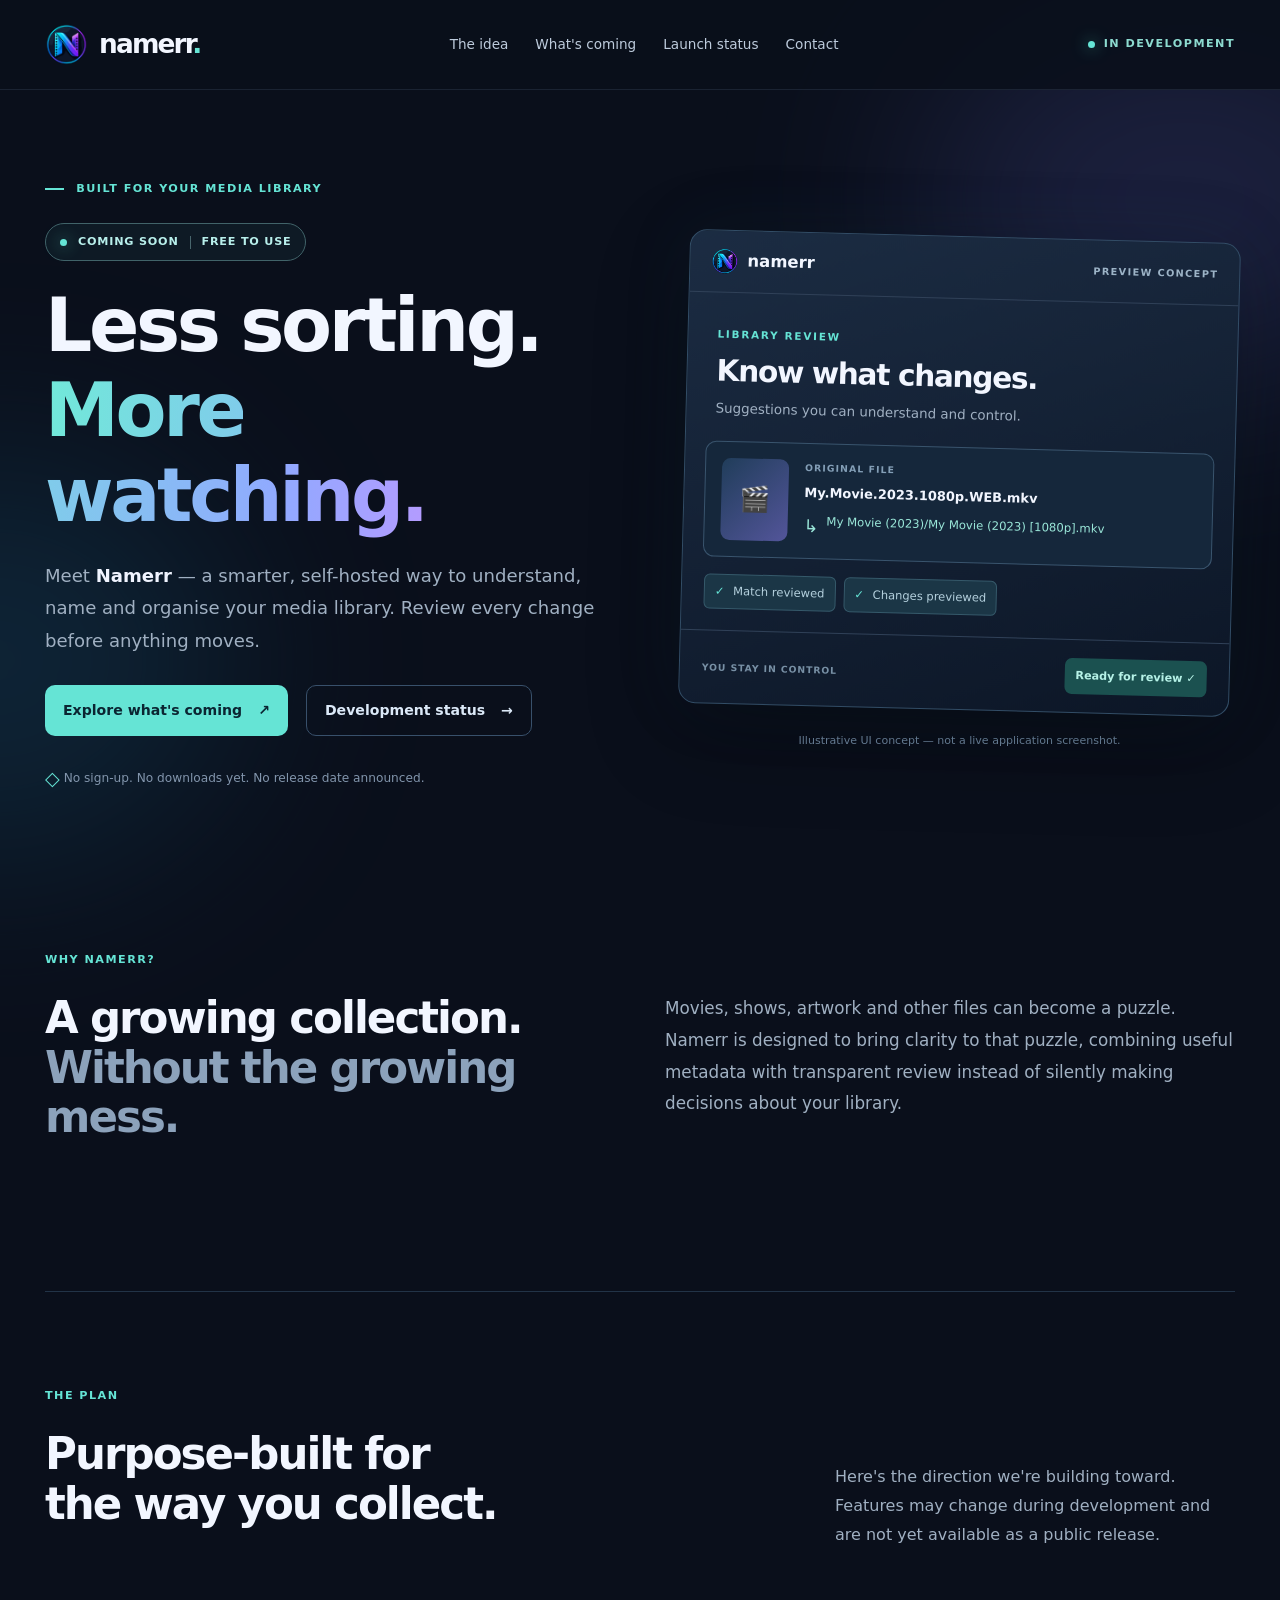
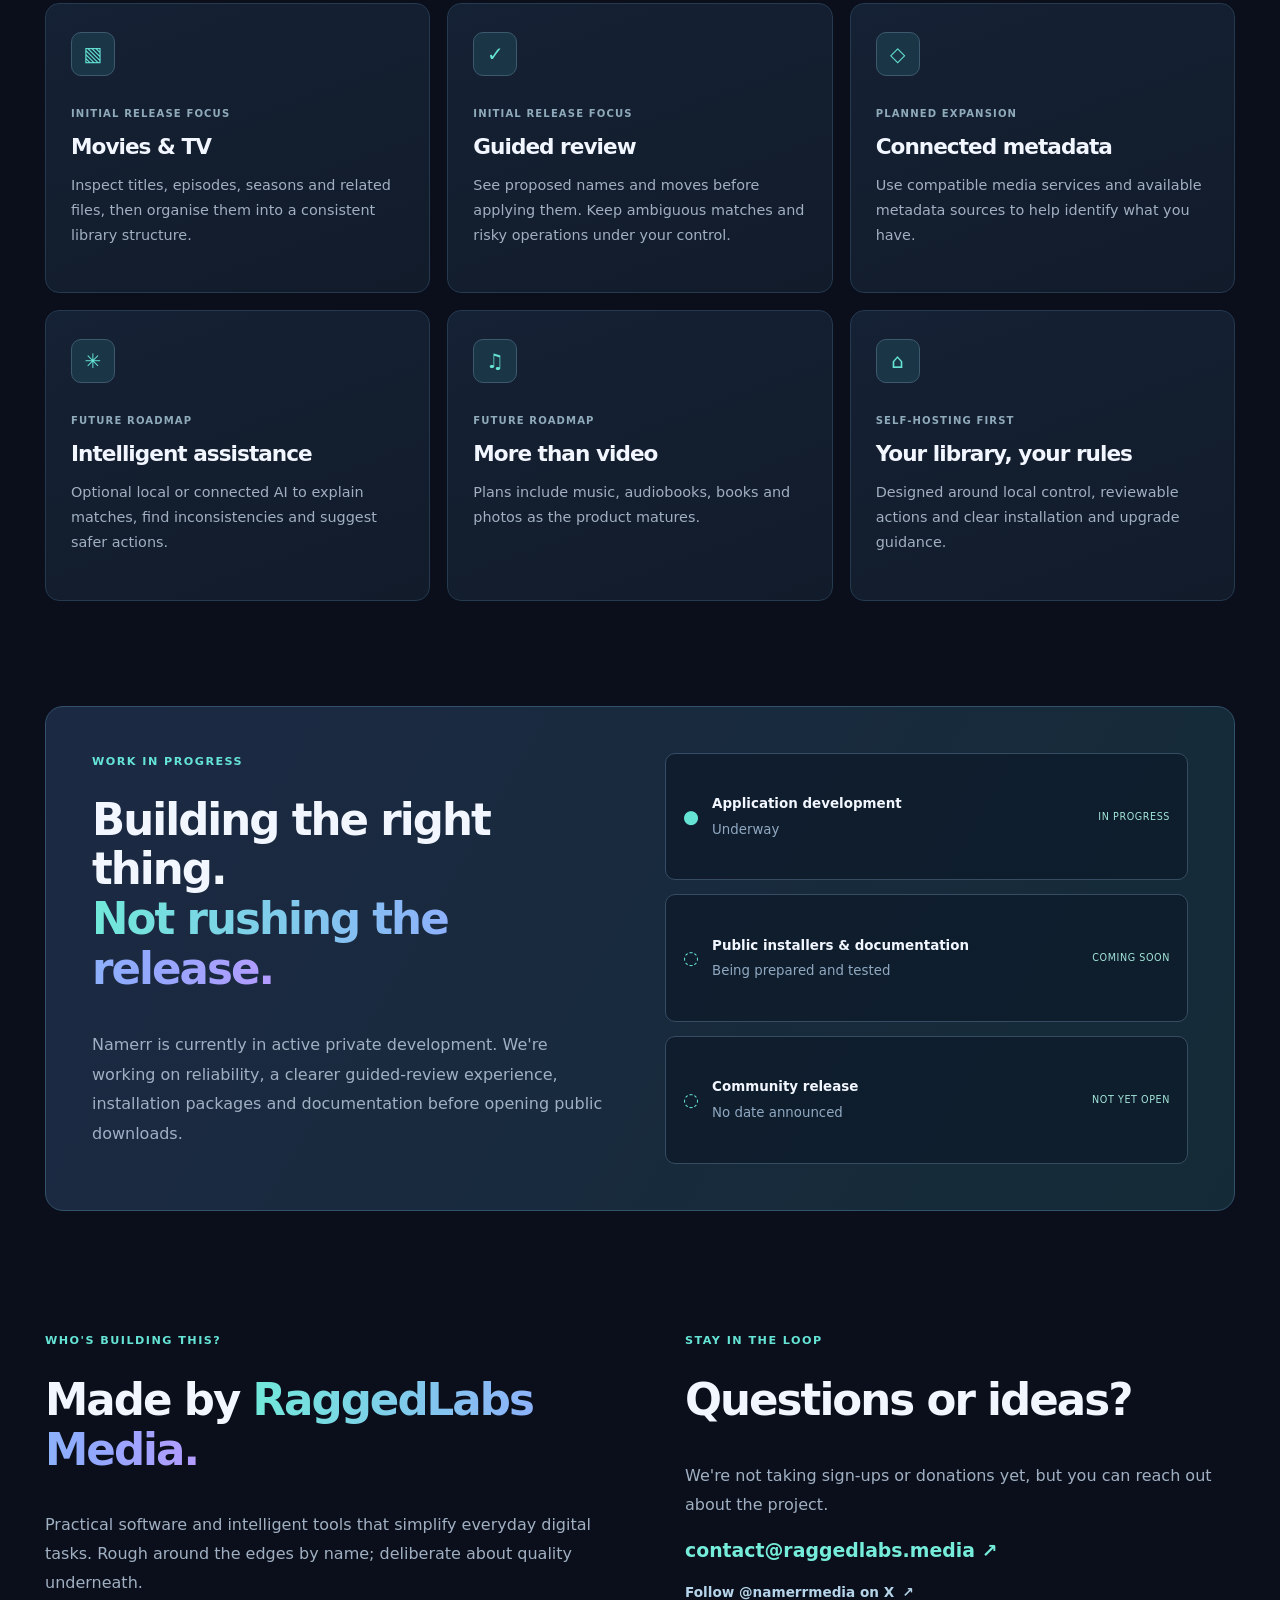
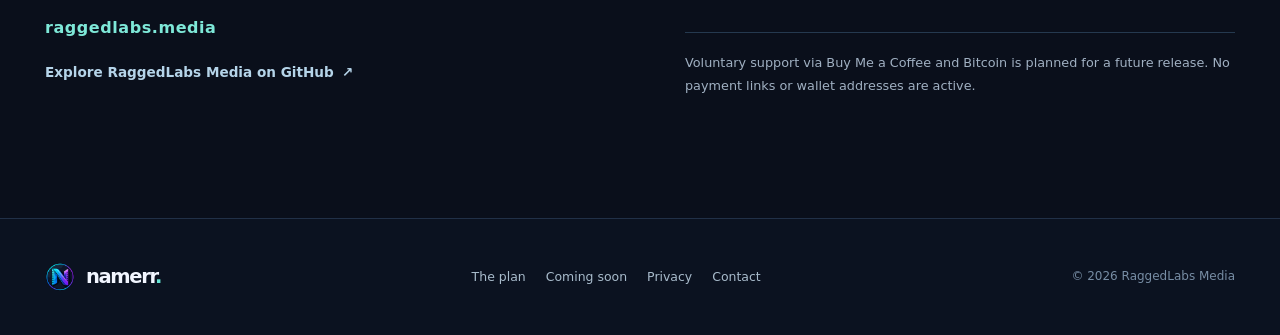
==== commit e13a2c5c: "feat(website): present branded Namerr coming-soon homepage [skip ci]" ====
--- a/index.html
+++ b/index.html
@@ -1,54 +1,84 @@
 <!doctype html>
-<html lang="en"><head>
-<meta charset="utf-8"><meta name="viewport" content="width=device-width,initial-scale=1"><meta name="theme-color" content="#0a0f1b"><meta name="color-scheme" content="dark">
-<title>A smarter way to organise your media | Namerr</title><meta name="description" content="Namerr is a self-hosted, review-first organiser for your movie and TV library. Preview changes, resolve tricky matches and keep control of every move.">
-<link rel="icon" type="image/png" href="./assets/namerr-logo-8dd16181.png"><link rel="apple-touch-icon" href="./assets/namerr-logo-8dd16181.png"><link rel="stylesheet" href="./assets/site.css">
-<meta property="og:type" content="website"><meta property="og:title" content="A smarter way to organise your media | Namerr"><meta property="og:description" content="Namerr is a self-hosted, review-first organiser for your movie and TV library. Preview changes, resolve tricky matches and keep control of every move."><meta property="og:site_name" content="Namerr"><meta property="og:image" content="https://ragged-labs.github.io/namerr-site/assets/namerr-logo-8dd16181.png">
-</head><body><a class="skip-link" href="#main">Skip to content</a><div class="page-glow" aria-hidden="true"></div><header class="site-header"><div class="container nav-wrap"><a class="brand" href="./" aria-label="Namerr home"><img src="./assets/namerr-logo-8dd16181.png" width="37" height="37" alt=""><span>Namerr<span class="brand-dot">.</span></span></a><button class="menu-toggle" id="menuToggle" type="button" aria-controls="siteNav" aria-expanded="false"><span class="menu-lines" aria-hidden="true"></span><span class="visually-hidden">Toggle navigation</span></button><nav class="site-nav" id="siteNav" aria-label="Main navigation"><a aria-current="page" href="./#features">Features</a><a href="./#workflow">How it works</a><a  href="./docs.html">Docs</a><a  href="./roadmap.html">Roadmap</a><a  href="./support.html">Support</a><a class="nav-action " href="./downloads.html">Get Namerr <span aria-hidden="true">↗</span></a></nav></div></header><main id="main">
-<section class="hero section"><div class="container hero-grid"><div class="hero-copy">
-<div class="eyebrow"><span class="pulse" aria-hidden="true"></span> SELF-HOSTED MEDIA ORGANISATION <span class="eyebrow-sep">/</span> NAMERR</div>
-<h1>Your media.<br><span class="gradient-text">Finally in order.</span></h1>
-<p class="hero-lead">A smarter, safer way to clean up your movie and TV library. Find the right names, see every proposed change, and stay in control.</p>
-<div class="button-row"><a class="button button-primary" href="./downloads.html">Get Namerr <span aria-hidden="true">↗</span></a><a class="button button-secondary" href="#workflow">See how it works <span aria-hidden="true">↓</span></a></div>
-<p class="subtext">Free software · Runs on your hardware · Public downloads being prepared</p>
-<div class="hero-points"><span><i aria-hidden="true">✓</i> Review before applying</span><span><i aria-hidden="true">✓</i> Local-first</span><span><i aria-hidden="true">✓</i> Recovery built in</span></div></div>
-<div class="hero-art" aria-label="Illustrative Namerr guided review interface">
-<div class="app-window"><div class="app-topbar"><div class="app-window-controls" aria-hidden="true"><b></b><b></b><b></b></div><span>Namerr / Library</span><div class="app-top-right"><span class="tiny-led"></span> Local</div></div>
-<div class="app-content"><aside class="app-sidebar"><div class="side-label">WORKSPACE</div><div class="side-active"><span>▤</span> Library</div><div><span>◫</span> Review</div><div><span>⟲</span> Operations</div><div class="side-label side-gap">LIBRARIES</div><div><span class="nav-icon-round"></span> Movies</div><div><span class="nav-icon-round second"></span> TV Shows</div><div class="app-sidebar-foot"><span class="tiny-led"></span> All services local</div></aside>
-<div class="app-panel"><div class="app-panel-kicker">YOUR LIBRARY <span class="app-muted">/ REVIEW</span></div><div class="app-panel-title">A cleaner library starts here <span class="app-ellipses">•••</span></div><p class="app-desc">Review proposed changes before touching your files.</p><div class="app-filter"><span class="filter-selected">Needs review <em>3</em></span><span>Ready <em>12</em></span><span>All media</span></div>
-<div class="media-row"><div class="poster poster-1">D</div><div class="media-item"><strong>Dune: Part Two</strong><small>2024 · Movie</small><div class="file-name">Dune.Part.Two.2024.1080p.mkv</div></div><span class="row-pill green">Ready</span></div>
-<div class="media-row"><div class="poster poster-2">E</div><div class="media-item"><strong>The Expanse</strong><small>2015 · Series</small><div class="file-name">S02E05 · episode match</div></div><span class="row-pill amber">Review</span></div>
-<div class="media-row"><div class="poster poster-3">P</div><div class="media-item"><strong>Planet Earth III</strong><small>2023 · Series</small><div class="file-name">Extra file · confirm role</div></div><span class="row-pill amber">Review</span></div>
-<div class="action-preview"><span class="action-badge">↳</span><div><strong>Suggested naming</strong><small>Dune Part Two (2024) [1080p]/Dune Part Two (2024).mkv</small></div><span class="action-check">✓</span></div>
-<div class="app-buttons"><span class="preview-note">3 items need attention</span><span class="app-fake-button">Review changes →</span></div></div></div></div>
-<div class="app-caption">Illustrative interface concept · not a live screenshot</div>
-<div class="floating-chip chip-one"><span aria-hidden="true">✓</span><div><strong>Nothing moves without review</strong><small>See the plan first</small></div></div><div class="floating-chip chip-two"><span aria-hidden="true">⟲</span><div><strong>Recovery-aware</strong><small>Keep the evidence</small></div></div>
-</div></div></section>
-<section class="value-strip"><div class="container value-items"><span>BUILT FOR YOUR MEDIA STACK</span><strong>Sonarr</strong><strong>Radarr</strong><strong>Plex</strong><strong>Emby</strong><strong>TMDB</strong></div></section>
-<section id="features" class="section features-section"><div class="container"><div class="section-heading"><span class="kicker">THE NAMERR WAY</span><h2>All the control.<br><span class="muted-head">None of the guesswork.</span></h2><p>Big libraries are messy. Namerr helps you understand what you have, work through uncertainty, and make only the changes you approve.</p></div>
-<div class="feature-grid">
-<article class="feature-card featured"><div class="feature-icon">◈</div><h3>Guided, review-first workflow</h3><p>See current and proposed filenames side by side. Resolve uncertain matches, keep the names you like, and apply selected changes when you're ready.</p><div class="mini-preview"><span>Original name</span><strong>movie.final.v2.1080p.mkv</strong><div class="mini-arrow">↓</div><span>Proposed name</span><strong class="corrected">Movie Title (2024) [1080p].mkv</strong></div></article>
-<article class="feature-card"><div class="feature-icon">⟲</div><h3>Made for safe changes</h3><p>Collision checks, operation journals, backup and recovery safeguards keep potentially destructive surprises out of the process.</p><div class="feature-tags"><span>Preview</span><span>Undo</span><span>Recovery</span></div></article>
-<article class="feature-card"><div class="feature-icon">▦</div><h3>Movies, series & the awkward extras</h3><p>Handle episodes, specials, movie editions and associated artwork without assuming every file belongs in the same mould.</p><div class="feature-tags"><span>TV</span><span>Movies</span><span>Extras</span></div></article>
-<article class="feature-card"><div class="feature-icon">⌘</div><h3>Naming profiles that make sense</h3><p>Choose how you want titles, years, resolution, codecs and audio details shown, and preview the exact paths before committing.</p></article>
-<article class="feature-card"><div class="feature-icon">◇</div><h3>Evidence over assumptions</h3><p>Use local metadata and optional connected services to investigate ambiguous files. Final identity decisions remain yours.</p></article>
-<article class="feature-card"><div class="feature-icon">◌</div><h3>Built for self-hosters</h3><p>Designed for Docker and Unraid workflows, with your media and application data remaining under your control.</p></article>
-</div></div></section>
-<section id="workflow" class="section workflow-section"><div class="container"><div class="section-heading center"><span class="kicker">SIMPLE BY DESIGN</span><h2>From messy to manageable.</h2><p>Four deliberate steps. No mysterious background renames.</p></div><div class="steps-grid">
-<article class="step"><span class="step-count">01</span><div class="step-line" aria-hidden="true"></div><h3>Scan</h3><p>Inspect the folders you choose and understand the current library layout.</p></article>
-<article class="step"><span class="step-count">02</span><div class="step-line" aria-hidden="true"></div><h3>Review</h3><p>Compare proposals, investigate held items and correct uncertain matches.</p></article>
-<article class="step"><span class="step-count">03</span><div class="step-line" aria-hidden="true"></div><h3>Apply</h3><p>Select approved changes. Re-check destinations before making file moves.</p></article>
-<article class="step"><span class="step-count">04</span><h3>Stay in control</h3><p>Track operations, retain evidence and use recovery tools when needed.</p></article>
-</div></div></section>
-<section id="integrations" class="section integration-section"><div class="container integration-layout"><div><span class="kicker">PLAYS WITH YOUR STACK</span><h2>One library.<br><span class="gradient-text">Connected context.</span></h2><p>Optional integrations help you compare your files with the services you already use. A connection never means Namerr can silently rename everything.</p><a class="text-link" href="./docs.html#connections">Explore connections <span aria-hidden="true">↗</span></a></div><div class="integration-board">
-<div class="integration-card"><span class="integr-icon">S</span><div><strong>Sonarr</strong><small>TV metadata context</small></div></div>
-<div class="integration-card"><span class="integr-icon">R</span><div><strong>Radarr</strong><small>Movie metadata context</small></div></div>
-<div class="integration-card"><span class="integr-icon">P</span><div><strong>Plex</strong><small>Media-server context</small></div></div>
-<div class="integration-card"><span class="integr-icon">E</span><div><strong>Emby</strong><small>Media-server context</small></div></div>
-<div class="integration-card"><span class="integr-icon">T</span><div><strong>TMDB</strong><small>Identity research</small></div></div>
-<div class="integration-card planned"><span class="integr-icon">J</span><div><strong>Jellyfin <em>Planned</em></strong><small>On the roadmap</small></div></div>
-</div></div></section>
-<section class="section roadmap-promo"><div class="container"><div class="promo-box"><div class="promo-copy"><span class="kicker">WHAT'S NEXT</span><h2>Starting with media.<br><span class="muted-head">Thinking bigger.</span></h2><p>We're building toward smarter suggestions, a better guided review, and support for the growing collections beyond movies and TV.</p><a class="button button-secondary" href="./roadmap.html">Explore the roadmap <span aria-hidden="true">↗</span></a></div><div class="roadmap-tiles"><span>✧ AI-assisted review <small>Planned</small></span><span>♫ Music libraries <small>Planned</small></span><span>▤ Ebooks & audiobooks <small>Planned</small></span><span>▣ Photos & home video <small>Planned</small></span></div></div></div></section>
-<section class="section developer-section" id="developer"><div class="container"><div class="developer-panel"><div><span class="kicker">ABOUT THE DEVELOPER</span><h2>Built by <span class="gradient-text">RaggedLabs Media.</span></h2><p>Practical software and intelligent tools that reduce repetitive work and bring order to large digital collections. Namerr is our first media-organisation project, being prepared for a community release.</p><p class="brand-domain">raggedlabs.media <span aria-hidden="true">·</span> <a class="prose-link" href="mailto:contact@raggedlabs.media">contact@raggedlabs.media</a></p><a class="text-link" href="./about.html">Learn about RaggedLabs Media <span aria-hidden="true">↗</span></a></div><div class="developer-pills"><span>Media organisation</span><span>Self-hosted tools</span><span>Everyday automation</span><span>Responsible AI</span></div></div></div></section>
-<section class="section final-cta"><div class="container cta-inner"><span class="kicker">READY TO MAKE SENSE OF YOUR MEDIA?</span><h2>Your library deserves better.</h2><p>Follow the public launch and help shape an organiser built for real-world collections.</p><div class="button-row center-buttons"><a class="button button-primary" href="./downloads.html">Download status ↗</a><a class="button button-secondary" href="./support.html">Support the project ↗</a></div></div></section>
-</main><footer class="site-footer"><div class="container footer-grid"><div><a class="brand footer-brand" href="./"><img src="./assets/namerr-logo-8dd16181.png" width="34" height="34" alt=""><span>namerr<span class="brand-dot">.</span></span></a><p>Make sense of your media.<br>Built for people who run their own libraries.</p><span class="footer-small">A RaggedLabs Media project · © 2026</span></div><div><h3>Product</h3><a href="./#features">Features</a><a href="./downloads.html">Downloads</a><a href="./roadmap.html">Roadmap</a></div><div><h3>Resources</h3><a href="./docs.html">Documentation</a><a href="./support.html">Support</a><a href="./support.html#contribute">Contribute</a></div><div><h3>Information</h3><a href="./about.html">About RaggedLabs Media</a><a href="./privacy.html">Privacy</a><a href="./support.html#contact">Contact</a><a class="footer-contact" href="mailto:contact@raggedlabs.media">contact@raggedlabs.media</a><a href="https://github.com/Ragged-Labs/namerr-site" rel="noopener noreferrer">Website source ↗</a><a href="https://github.com/Ragged-Labs" rel="noopener noreferrer">RaggedLabs Media on GitHub ↗</a><span>Brand domain: raggedlabs.media</span><span>Community release in preparation</span></div></div><div class="container footer-bottom"><span>Designed for self-hosters, without the noise.</span><span>Built by RaggedLabs Media</span></div></footer><script src="./assets/site.js" defer></script></body></html>
+<html lang="en">
+<head>
+<meta charset="utf-8">
+<meta name="viewport" content="width=device-width,initial-scale=1">
+<meta name="theme-color" content="#0b1020">
+<meta name="color-scheme" content="dark">
+<title>Namerr — Smarter media libraries. Coming soon.</title>
+<meta name="description" content="Namerr by RaggedLabs Media is preparing a free, self-hosted media library organiser. Review renames, organise movies and TV and stay in control. Coming soon.">
+<link rel="canonical" href="https://ragged-labs.github.io/namerr-site/">
+<link rel="icon" type="image/png" href="./assets/namerr-logo-8dd16181.png">
+<link rel="apple-touch-icon" href="./assets/namerr-logo-8dd16181.png">
+<link rel="stylesheet" href="./assets/coming-soon.css?v=1">
+<meta property="og:type" content="website">
+<meta property="og:site_name" content="Namerr">
+<meta property="og:title" content="Namerr — Coming soon">
+<meta property="og:description" content="Your media library, finally making sense. A free self-hosted organiser from RaggedLabs Media.">
+<meta property="og:url" content="https://ragged-labs.github.io/namerr-site/">
+<meta property="og:image" content="https://ragged-labs.github.io/namerr-site/assets/namerr-logo-8dd16181.png">
+</head>
+<body>
+<a class="skip-link" href="#main">Skip to main content</a>
+<div class="ambient ambient-one" aria-hidden="true"></div><div class="ambient ambient-two" aria-hidden="true"></div>
+<header class="site-header">
+  <div class="shell header-inner">
+    <a class="brand" href="./" aria-label="Namerr home"><img src="./assets/namerr-logo-8dd16181.png" width="43" height="43" alt=""><span>namerr<span class="brand-period">.</span></span></a>
+    <nav class="main-nav" aria-label="Main navigation"><a href="#why">The idea</a><a href="#features">What's coming</a><a href="#launch">Launch status</a><a href="#contact">Contact</a></nav>
+    <span class="nav-status"><span class="live-dot" aria-hidden="true"></span> IN DEVELOPMENT</span>
+  </div>
+</header>
+<main id="main">
+<section class="hero shell" aria-labelledby="main-title">
+  <div class="hero-copy">
+    <p class="eyebrow"><span class="eyebrow-line" aria-hidden="true"></span> BUILT FOR YOUR MEDIA LIBRARY</p>
+    <div class="launch-badge"><span class="live-dot" aria-hidden="true"></span> COMING SOON <span class="badge-divider" aria-hidden="true"></span> FREE TO USE</div>
+    <h1 id="main-title">Less sorting.<br><span class="gradient-word">More watching.</span></h1>
+    <p class="hero-lead">Meet <strong>Namerr</strong> — a smarter, self-hosted way to understand, name and organise your media library. Review every change before anything moves.</p>
+    <div class="hero-actions"><a class="primary-link" href="#features">Explore what's coming <span aria-hidden="true">↗</span></a><a class="secondary-link" href="#launch">Development status <span aria-hidden="true">→</span></a></div>
+    <p class="hero-note"><span class="small-icon" aria-hidden="true">◇</span> No sign-up. No downloads yet. No release date announced.</p>
+  </div>
+  <div class="concept-wrap" aria-label="Illustrative concept of a media rename review screen">
+    <div class="concept-frame">
+      <div class="concept-top"><div class="mini-brand"><img src="./assets/namerr-logo-8dd16181.png" width="27" height="27" alt=""><strong>namerr</strong></div><span class="concept-private">PREVIEW CONCEPT</span></div>
+      <div class="concept-header"><span class="panel-eyebrow">LIBRARY REVIEW</span><h2>Know what changes.</h2><p>Suggestions you can understand and control.</p></div>
+      <div class="media-card">
+        <div class="media-art" aria-hidden="true"><span>🎬</span></div>
+        <div class="media-info"><small>ORIGINAL FILE</small><strong>My.Movie.2023.1080p.WEB.mkv</strong><div class="arrow-caption"><span class="arrow-circle" aria-hidden="true">↳</span><span>My Movie (2023)/My Movie (2023) [1080p].mkv</span></div></div>
+      </div>
+      <div class="concept-checks"><span><i aria-hidden="true">✓</i> Match reviewed</span><span><i aria-hidden="true">✓</i> Changes previewed</span></div>
+      <div class="concept-bottom"><span>YOU STAY IN CONTROL</span><span class="fake-button">Ready for review <span aria-hidden="true">✓</span></span></div>
+    </div>
+    <div class="frame-caption">Illustrative UI concept — not a live application screenshot.</div>
+  </div>
+</section>
+<section class="detail shell" id="why">
+  <div class="detail-title"><p class="eyebrow">WHY NAMERR?</p><h2>A growing collection.<br><span class="muted-heading">Without the growing mess.</span></h2></div>
+  <p>Movies, shows, artwork and other files can become a puzzle. Namerr is designed to bring clarity to that puzzle, combining useful metadata with transparent review instead of silently making decisions about your library.</p>
+</section>
+<section class="features shell" id="features">
+  <div class="section-heading"><div><p class="eyebrow">THE PLAN</p><h2>Purpose-built for<br>the way you collect.</h2></div><p class="section-intro">Here's the direction we're building toward. Features may change during development and are not yet available as a public release.</p></div>
+  <div class="feature-grid">
+    <article class="feature-card"><span class="feature-icon" aria-hidden="true">▧</span><span class="feature-phase">INITIAL RELEASE FOCUS</span><h3>Movies &amp; TV</h3><p>Inspect titles, episodes, seasons and related files, then organise them into a consistent library structure.</p></article>
+    <article class="feature-card"><span class="feature-icon" aria-hidden="true">✓</span><span class="feature-phase">INITIAL RELEASE FOCUS</span><h3>Guided review</h3><p>See proposed names and moves before applying them. Keep ambiguous matches and risky operations under your control.</p></article>
+    <article class="feature-card"><span class="feature-icon" aria-hidden="true">◇</span><span class="feature-phase">PLANNED EXPANSION</span><h3>Connected metadata</h3><p>Use compatible media services and available metadata sources to help identify what you have.</p></article>
+    <article class="feature-card"><span class="feature-icon" aria-hidden="true">✳</span><span class="feature-phase">FUTURE ROADMAP</span><h3>Intelligent assistance</h3><p>Optional local or connected AI to explain matches, find inconsistencies and suggest safer actions.</p></article>
+    <article class="feature-card"><span class="feature-icon" aria-hidden="true">♫</span><span class="feature-phase">FUTURE ROADMAP</span><h3>More than video</h3><p>Plans include music, audiobooks, books and photos as the product matures.</p></article>
+    <article class="feature-card"><span class="feature-icon" aria-hidden="true">⌂</span><span class="feature-phase">SELF-HOSTING FIRST</span><h3>Your library, your rules</h3><p>Designed around local control, reviewable actions and clear installation and upgrade guidance.</p></article>
+  </div>
+</section>
+<section class="launch shell" id="launch">
+ <div class="launch-panel"><div><p class="eyebrow">WORK IN PROGRESS</p><h2>Building the right thing.<br><span class="gradient-word">Not rushing the release.</span></h2><p>Namerr is currently in active private development. We're working on reliability, a clearer guided-review experience, installation packages and documentation before opening public downloads.</p></div>
+ <div class="launch-status">
+  <div><span class="status-marker" aria-hidden="true">●</span><span><strong>Application development</strong><small>Underway</small></span><em>IN PROGRESS</em></div>
+  <div><span class="status-marker" aria-hidden="true">◌</span><span><strong>Public installers &amp; documentation</strong><small>Being prepared and tested</small></span><em>COMING SOON</em></div>
+  <div><span class="status-marker" aria-hidden="true">◌</span><span><strong>Community release</strong><small>No date announced</small></span><em>NOT YET OPEN</em></div>
+ </div></div>
+</section>
+<section class="bottom-section shell" id="about">
+  <div class="maker"><p class="eyebrow">WHO'S BUILDING THIS?</p><h2>Made by <span class="gradient-word">RaggedLabs Media.</span></h2><p>Practical software and intelligent tools that simplify everyday digital tasks. Rough around the edges by name; deliberate about quality underneath.</p><p class="domain">raggedlabs.media</p><a class="text-link" href="https://github.com/Ragged-Labs" rel="noopener noreferrer">Explore RaggedLabs Media on GitHub <span aria-hidden="true">↗</span></a></div>
+  <div class="stay-connected" id="contact"><p class="eyebrow">STAY IN THE LOOP</p><h2>Questions or ideas?</h2><p>We're not taking sign-ups or donations yet, but you can reach out about the project.</p><a class="contact-link" href="mailto:contact@raggedlabs.media">contact@raggedlabs.media <span aria-hidden="true">↗</span></a><a class="text-link follow-link" href="https://x.com/namerrmedia" rel="noopener noreferrer">Follow @namerrmedia on X <span aria-hidden="true">↗</span></a><p class="donation-prelaunch">Voluntary support via Buy Me a Coffee and Bitcoin is planned for a future release. No payment links or wallet addresses are active.</p></div>
+</section>
+</main>
+<footer class="site-footer"><div class="shell footer-inner"><a class="brand footer-brand" href="./"><img src="./assets/namerr-logo-8dd16181.png" width="30" height="30" alt=""><span>namerr<span class="brand-period">.</span></span></a><div class="footer-links"><a href="#features">The plan</a><a href="#launch">Coming soon</a><a href="./privacy.html">Privacy</a><a href="mailto:contact@raggedlabs.media">Contact</a></div><span class="footer-credit">© 2026 RaggedLabs Media</span></div></footer>
+</body></html>
--- a/assets/coming-soon.css
+++ b/assets/coming-soon.css
@@ -0,0 +1,4 @@
+:root{color-scheme:dark;--bg:#0a0f1b;--panel:#101c2d;--border:#25394f;--text:#f2f6ff;--muted:#a0b0c2;--soft:#d7e3ef;--teal:#65e4d5;--violet:#a18cff}
+*{box-sizing:border-box}html{scroll-behavior:smooth;scroll-padding-top:90px}body{margin:0;background:var(--bg);color:var(--text);font:16px/1.62 system-ui,-apple-system,BlinkMacSystemFont,"Segoe UI",sans-serif;overflow-x:hidden}a{color:inherit}a:focus-visible{outline:3px solid var(--teal);outline-offset:5px;border-radius:4px}h1,h2,h3,p{margin-top:0}h1,h2,h3{letter-spacing:-.045em;line-height:1.14}p{color:var(--muted)}.shell{width:min(1190px,calc(100% - 60px));margin:0 auto}.skip-link{position:absolute;z-index:100;top:-100px;left:16px;background:#fff;color:#111;padding:12px 18px}.skip-link:focus{top:10px}.ambient{position:absolute;z-index:-1;pointer-events:none;border-radius:50%;filter:blur(100px);opacity:.35}.ambient-one{width:550px;height:400px;top:0;right:-180px;background:#3c407d}.ambient-two{width:470px;height:400px;top:460px;left:-240px;background:#164c69}.site-header{border-bottom:1px solid rgba(141,172,209,.13);background:rgba(10,15,27,.88)}.header-inner{display:flex;align-items:center;justify-content:space-between;min-height:89px;gap:28px}.brand{display:inline-flex;align-items:center;gap:11px;text-decoration:none;font-size:1.65rem;font-weight:850;letter-spacing:-.07em;white-space:nowrap}.brand img{border-radius:12px}.brand-period{color:var(--teal)}.main-nav{display:flex;gap:27px;align-items:center}.main-nav a{font-size:.85rem;text-decoration:none;color:#bdcbdc;transition:color .2s}.main-nav a:hover,.footer-links a:hover,.text-link:hover{color:var(--teal)}.nav-status,.launch-badge,.eyebrow{font-size:.70rem;font-weight:820;letter-spacing:.13em}.nav-status{white-space:nowrap;color:#8ddbd0;display:flex;gap:9px;align-items:center}.live-dot{width:7px;height:7px;border-radius:50%;display:inline-block;background:var(--teal);box-shadow:0 0 16px rgba(85,239,212,.65)}.hero{min-height:670px;display:grid;grid-template-columns:1.03fr .97fr;gap:54px;align-items:center;padding:90px 0 110px}.eyebrow{color:var(--teal);margin:0 0 25px}.eyebrow-line{display:inline-block;width:19px;height:2px;background:var(--teal);vertical-align:middle;margin-right:7px}.launch-badge{border:1px solid #416369;border-radius:100px;padding:9px 14px;display:inline-flex;align-items:center;gap:11px;color:#b8efeb;background:rgba(47,104,108,.12);margin-bottom:23px;letter-spacing:.07em}.badge-divider{display:block;width:1px;height:13px;background:#48666d}.hero h1{font-size:clamp(3.3rem,5.8vw,5.8rem);margin-bottom:22px}.gradient-word{color:var(--teal);background:linear-gradient(92deg,#71e9d9,#91a9ff 75%,#b49bff);-webkit-background-clip:text;background-clip:text;-webkit-text-fill-color:transparent}.hero-lead{font-size:1.13rem;line-height:1.78;max-width:560px}.hero-lead strong{color:#f0f4ff}.hero-actions{display:flex;gap:18px;flex-wrap:wrap;margin-top:28px}.primary-link,.secondary-link{display:inline-flex;gap:16px;align-items:center;justify-content:center;min-height:51px;text-decoration:none;font-size:.88rem;font-weight:750;border-radius:10px;padding:12px 18px}.primary-link{background:var(--teal);color:#0b2532}.primary-link:hover{background:#8af7e9}.secondary-link{border:1px solid #38506b;color:#dce9f8}.secondary-link:hover{border-color:var(--teal)}.hero-note{font-size:.76rem;margin-top:27px;color:#8295ac}.small-icon{font-size:1.2rem;color:var(--teal);vertical-align:middle}.concept-wrap{position:relative}.concept-frame{border:1px solid #324d66;border-radius:17px;background:linear-gradient(160deg,rgba(28,45,68,.97),rgba(12,22,38,.98));box-shadow:0 28px 90px rgba(0,0,0,.33),0 0 70px rgba(39,92,125,.11);overflow:hidden;transform:rotate(1.5deg)}.concept-top{display:flex;justify-content:space-between;align-items:center;padding:17px 21px;border-bottom:1px solid #304158}.mini-brand{display:flex;align-items:center;gap:9px;font-size:1.03rem}.mini-brand img{border-radius:7px}.concept-private{color:#9db4c7;font-size:.61rem;letter-spacing:.14em;font-weight:800}.concept-header{padding:27px 29px 16px}.panel-eyebrow{font-size:.65rem;color:var(--teal);letter-spacing:.17em;font-weight:750}.concept-header h2{font-size:1.85rem;margin:9px 0 9px}.concept-header p{font-size:.84rem;margin:0}.media-card{display:flex;gap:16px;border:1px solid #39546d;background:#15273b;border-radius:11px;margin:6px 20px 17px;padding:16px}.media-art{border-radius:9px;background:linear-gradient(135deg,#203d5a,#53559a);min-width:67px;width:67px;height:82px;display:grid;place-items:center;font-size:1.55rem}.media-info{min-width:0}.media-info small{display:block;letter-spacing:.12em;color:#849fb7;font-size:.58rem;font-weight:800}.media-info strong{display:block;overflow-wrap:anywhere;font-size:.81rem;margin:8px 0 9px}.arrow-caption{display:flex;gap:8px;align-items:flex-start;font-size:.73rem;line-height:1.5;color:#9ae7d9;overflow-wrap:anywhere}.arrow-circle{font-size:1.1rem}.concept-checks{display:flex;flex-wrap:wrap;gap:8px;padding:0 22px 21px}.concept-checks span{font-size:.72rem;color:#b4d0dd;background:#1b3646;border:1px solid #35596a;border-radius:6px;padding:7px 10px}.concept-checks i{font-style:normal;color:var(--teal);margin-right:5px}.concept-bottom{border-top:1px solid #304158;padding:18px 22px;display:flex;align-items:center;gap:9px;justify-content:space-between;color:#7890a5;letter-spacing:.1em;font-size:.58rem;font-weight:850}.fake-button{padding:9px 11px;background:#1b5150;color:#b6f2e7;border-radius:7px;letter-spacing:0;font-size:.7rem}.frame-caption{text-align:center;color:#7790aa;font-size:.69rem;margin-top:21px}.detail{display:grid;grid-template-columns:1fr 1fr;gap:50px;align-items:center;padding:35px 0 112px;border-bottom:1px solid #223347}.detail h2,.section-heading h2,.launch h2,.bottom-section h2{font-size:clamp(2rem,3.4vw,3.4rem)}.muted-heading{color:#8ca2bb}.detail>p{font-size:1.05rem;line-height:1.9}.features{padding:95px 0 105px}.section-heading{display:flex;gap:50px;justify-content:space-between;align-items:end;margin-bottom:38px}.section-heading .section-intro{max-width:400px;line-height:1.8}.feature-grid{display:grid;grid-template-columns:repeat(3,minmax(0,1fr));gap:17px}.feature-card{padding:28px 25px 30px;border:1px solid var(--border);background:linear-gradient(160deg,#152134,#111b2a);border-radius:14px;min-height:266px}.feature-card .feature-icon{display:grid;place-items:center;height:44px;width:44px;border:1px solid #3d596e;background:#1a3545;border-radius:10px;font-size:1.25rem;color:var(--teal);margin-bottom:23px}.feature-phase{font-size:.63rem;letter-spacing:.11em;font-weight:750;color:#8faaba}.feature-card h3{font-size:1.35rem;margin:10px 0 13px}.feature-card p{font-size:.9rem;line-height:1.74}.launch{padding-bottom:100px}.launch-panel{border:1px solid #32516a;background:linear-gradient(120deg,#1c2943,#142b37);border-radius:18px;padding:46px;display:grid;grid-template-columns:1fr 1fr;gap:50px}.launch-panel>div>p:last-child{line-height:1.84}.launch-status{display:grid;gap:14px}.launch-status>div{display:flex;align-items:center;gap:13px;background:rgba(9,20,34,.54);border:1px solid #354c63;padding:17px;border-radius:10px}.launch-status strong{display:block;font-size:.84rem}.launch-status small{display:block;color:#90a9c1;margin-top:4px}.status-marker{color:var(--teal);font-size:1.15rem}.launch-status em{font-style:normal;font-size:.6rem;letter-spacing:.06em;color:#a3e5d9;margin-left:auto;white-space:nowrap}.bottom-section{display:grid;grid-template-columns:1fr 1fr;gap:90px;padding:20px 0 108px}.bottom-section p{line-height:1.8}.domain{color:#7ee8d8!important;font-weight:800;letter-spacing:.035em}.text-link{display:inline-flex;color:#b5d4e9;text-decoration:none;font-weight:700;gap:8px;font-size:.85rem}.contact-link{font-size:1.18rem;color:#76ecda;overflow-wrap:anywhere;font-weight:800;text-decoration:none}.follow-link{display:flex;margin-top:15px}.donation-prelaunch{font-size:.8rem;margin-top:29px;border-top:1px solid var(--border);padding-top:18px}.site-footer{border-top:1px solid #213047;background:#0b1220}.footer-inner{min-height:116px;display:flex;align-items:center;gap:34px;justify-content:space-between}.footer-brand{font-size:1.22rem}.footer-links{display:flex;gap:20px;flex-wrap:wrap}.footer-links a{font-size:.78rem;text-decoration:none;color:#a8bbcb}.footer-credit{font-size:.75rem;color:#778da4}.privacy-page,.unavailable-page{padding:90px 0 115px;max-width:850px;min-height:55vh}.privacy-page h1,.unavailable-page h1{font-size:clamp(2.6rem,5vw,4rem)}.privacy-page h2{margin-top:36px;font-size:1.3rem}.privacy-page p,.privacy-page li{line-height:1.82}.privacy-page a{color:#89e4da}
+@media(max-width:1080px){.nav-status{display:none}.hero{gap:25px}.concept-frame{transform:none}.main-nav{gap:17px}}@media(max-width:800px){.main-nav{display:none}.hero{grid-template-columns:1fr;gap:50px;padding-top:72px}.hero-copy{max-width:660px}.concept-wrap{max-width:600px;width:100%;margin:0 auto}.detail,.launch-panel,.bottom-section{grid-template-columns:1fr}.detail{gap:12px}.section-heading{display:block}.section-heading .section-intro{max-width:680px}.feature-grid{grid-template-columns:repeat(2,minmax(0,1fr))}.launch-panel{gap:25px}}@media(max-width:550px){.shell{width:calc(100% - 35px)}.hero{padding:52px 0 80px}.hero h1{font-size:3rem}.hero-lead{font-size:1rem}.hero-actions{align-items:stretch;gap:10px}.hero-actions>a{width:100%}.launch-panel{padding:25px}.feature-grid{grid-template-columns:1fr}.detail{padding-bottom:75px}.features{padding:75px 0}.bottom-section{gap:45px}.footer-inner{flex-direction:column;align-items:flex-start;gap:18px;padding:29px 0}.media-card{margin-inline:12px;padding:10px;gap:9px}.media-art{min-width:48px;width:48px;height:68px}.media-info strong{font-size:.69rem}.concept-top{padding:13px 15px}.concept-header{padding:18px}.concept-bottom{padding:14px;flex-wrap:wrap}.launch-status em{font-size:.55rem}.frame-caption{font-size:.65rem}}
+@media(prefers-reduced-motion:reduce){html{scroll-behavior:auto}*{transition:none!important;animation:none!important}}
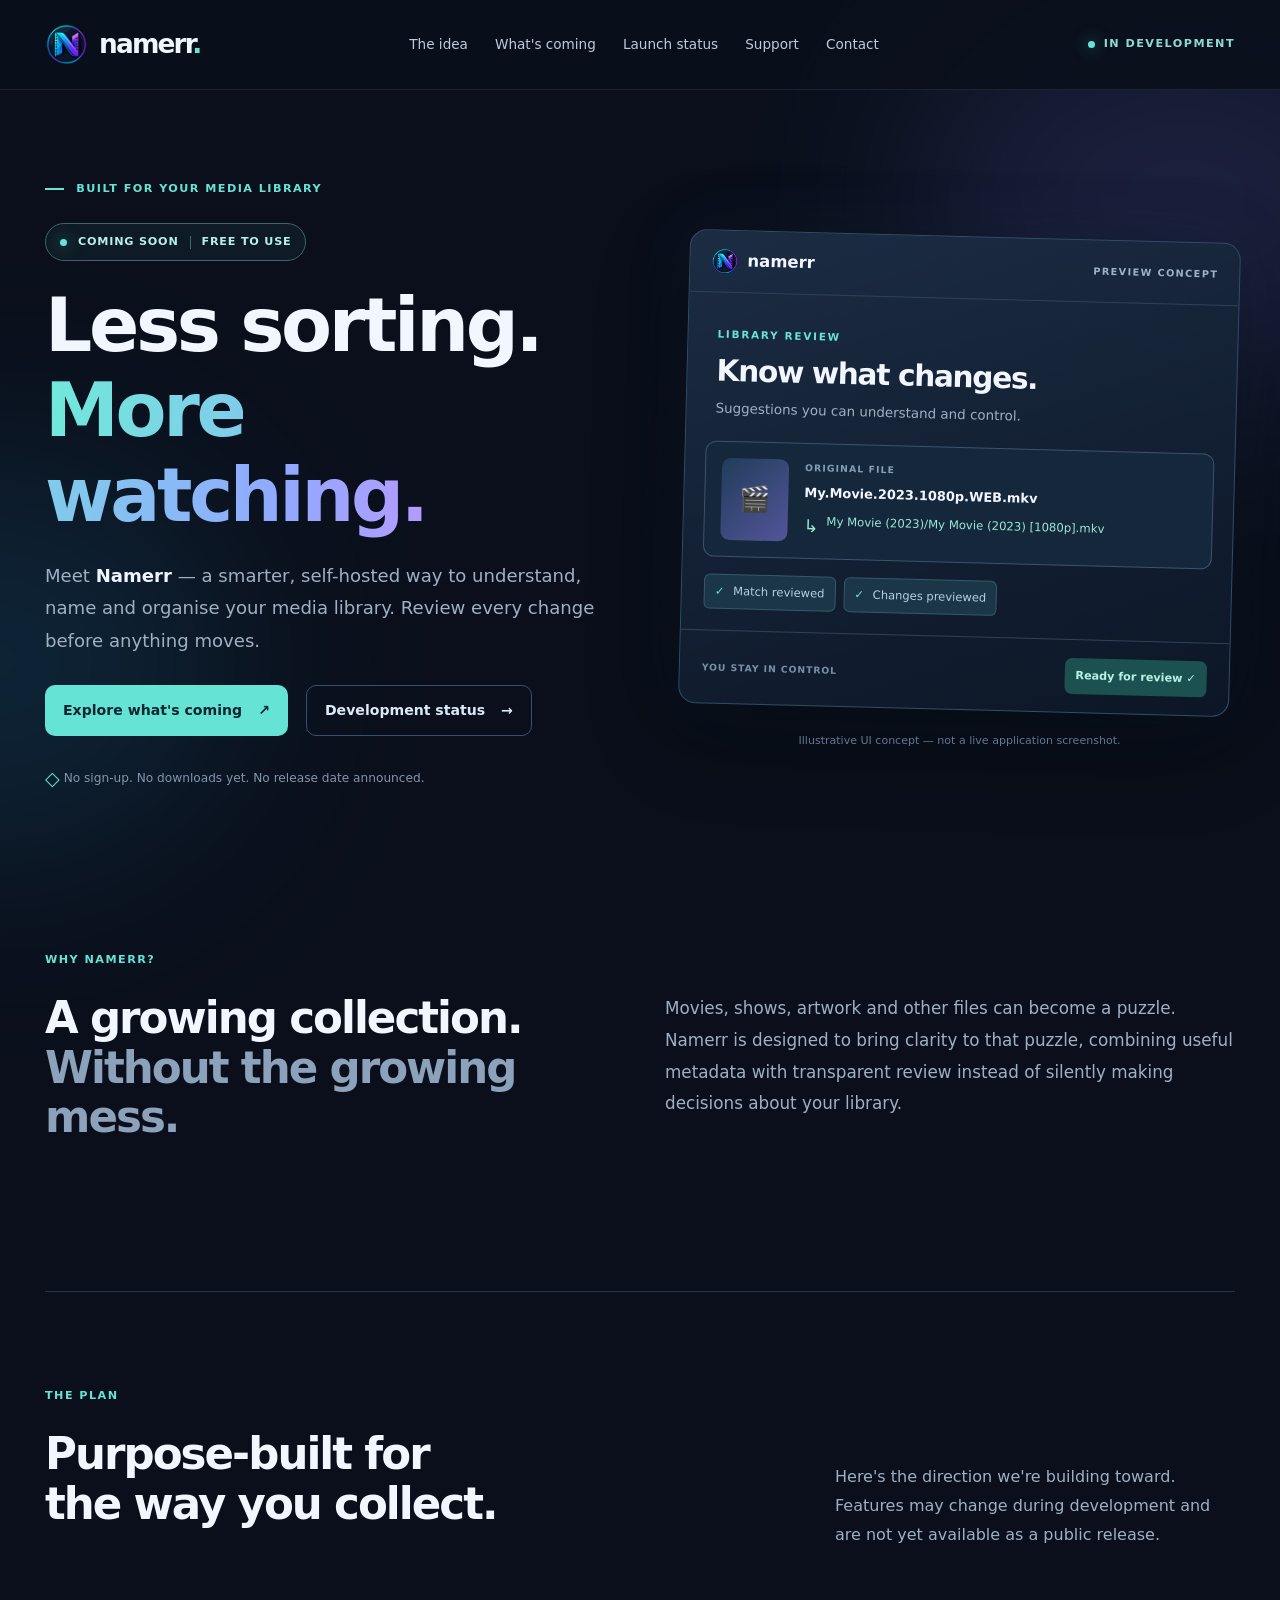
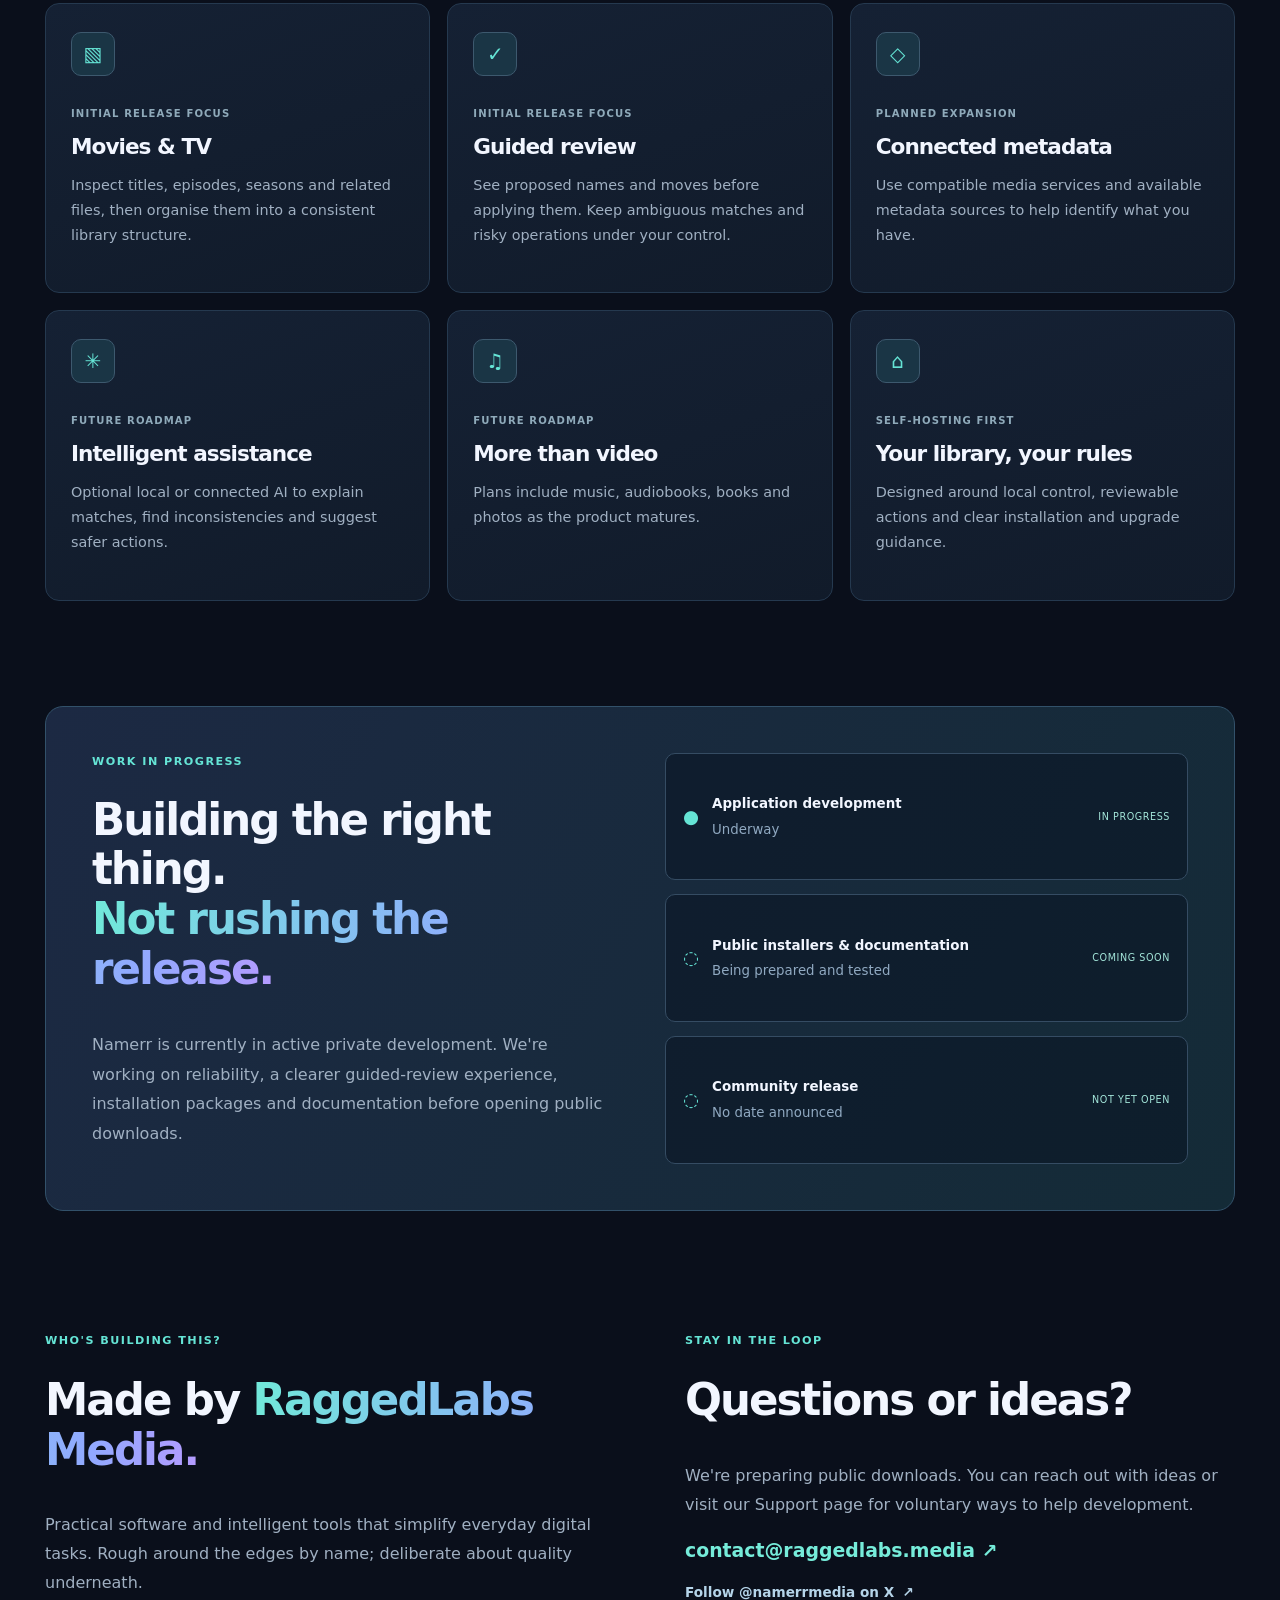
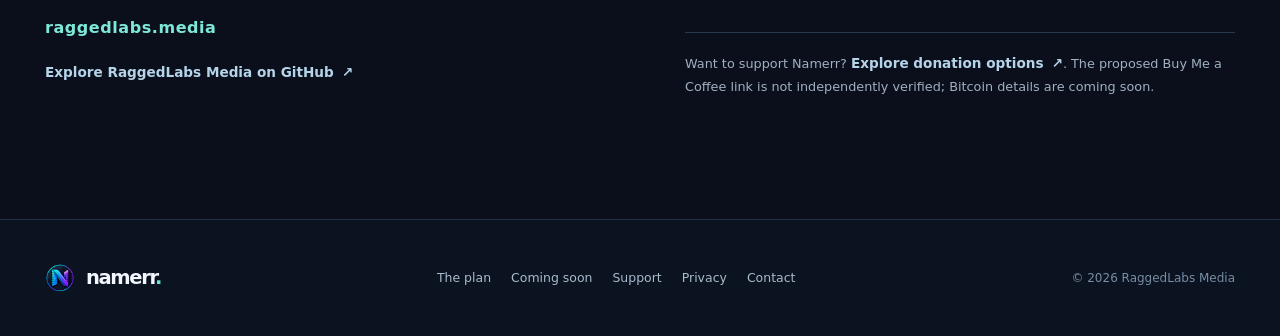
==== commit a6fa2e5f: "fix(site): align support contact cards and add Buy Me a Coffee link [skip ci]" ====
--- a/index.html
+++ b/index.html
@@ -10,7 +10,7 @@
 <link rel="canonical" href="https://ragged-labs.github.io/namerr-site/">
 <link rel="icon" type="image/png" href="./assets/namerr-logo-8dd16181.png">
 <link rel="apple-touch-icon" href="./assets/namerr-logo-8dd16181.png">
-<link rel="stylesheet" href="./assets/coming-soon.css?v=1">
+<link rel="stylesheet" href="./assets/coming-soon.css?v=2">
 <meta property="og:type" content="website">
 <meta property="og:site_name" content="Namerr">
 <meta property="og:title" content="Namerr — Coming soon">
@@ -24,7 +24,7 @@
 <header class="site-header">
   <div class="shell header-inner">
     <a class="brand" href="./" aria-label="Namerr home"><img src="./assets/namerr-logo-8dd16181.png" width="43" height="43" alt=""><span>namerr<span class="brand-period">.</span></span></a>
-    <nav class="main-nav" aria-label="Main navigation"><a href="#why">The idea</a><a href="#features">What's coming</a><a href="#launch">Launch status</a><a href="#contact">Contact</a></nav>
+    <nav class="main-nav" aria-label="Main navigation"><a href="#why">The idea</a><a href="#features">What's coming</a><a href="#launch">Launch status</a><a href="./support.html">Support</a><a href="#contact">Contact</a></nav>
     <span class="nav-status"><span class="live-dot" aria-hidden="true"></span> IN DEVELOPMENT</span>
   </div>
 </header>
@@ -77,8 +77,8 @@
 </section>
 <section class="bottom-section shell" id="about">
   <div class="maker"><p class="eyebrow">WHO'S BUILDING THIS?</p><h2>Made by <span class="gradient-word">RaggedLabs Media.</span></h2><p>Practical software and intelligent tools that simplify everyday digital tasks. Rough around the edges by name; deliberate about quality underneath.</p><p class="domain">raggedlabs.media</p><a class="text-link" href="https://github.com/Ragged-Labs" rel="noopener noreferrer">Explore RaggedLabs Media on GitHub <span aria-hidden="true">↗</span></a></div>
-  <div class="stay-connected" id="contact"><p class="eyebrow">STAY IN THE LOOP</p><h2>Questions or ideas?</h2><p>We're not taking sign-ups or donations yet, but you can reach out about the project.</p><a class="contact-link" href="mailto:contact@raggedlabs.media">contact@raggedlabs.media <span aria-hidden="true">↗</span></a><a class="text-link follow-link" href="https://x.com/namerrmedia" rel="noopener noreferrer">Follow @namerrmedia on X <span aria-hidden="true">↗</span></a><p class="donation-prelaunch">Voluntary support via Buy Me a Coffee and Bitcoin is planned for a future release. No payment links or wallet addresses are active.</p></div>
+  <div class="stay-connected" id="contact"><p class="eyebrow">STAY IN THE LOOP</p><h2>Questions or ideas?</h2><p>We're preparing public downloads. You can reach out with ideas or visit our Support page for voluntary ways to help development.</p><a class="contact-link" href="mailto:contact@raggedlabs.media">contact@raggedlabs.media <span aria-hidden="true">↗</span></a><a class="text-link follow-link" href="https://x.com/namerrmedia" rel="noopener noreferrer">Follow @namerrmedia on X <span aria-hidden="true">↗</span></a><p class="donation-prelaunch">Want to support Namerr? <a class="text-link" href="./support.html">Explore donation options <span aria-hidden="true">↗</span></a>. The proposed Buy Me a Coffee link is not independently verified; Bitcoin details are coming soon.</p></div>
 </section>
 </main>
-<footer class="site-footer"><div class="shell footer-inner"><a class="brand footer-brand" href="./"><img src="./assets/namerr-logo-8dd16181.png" width="30" height="30" alt=""><span>namerr<span class="brand-period">.</span></span></a><div class="footer-links"><a href="#features">The plan</a><a href="#launch">Coming soon</a><a href="./privacy.html">Privacy</a><a href="mailto:contact@raggedlabs.media">Contact</a></div><span class="footer-credit">© 2026 RaggedLabs Media</span></div></footer>
+<footer class="site-footer"><div class="shell footer-inner"><a class="brand footer-brand" href="./"><img src="./assets/namerr-logo-8dd16181.png" width="30" height="30" alt=""><span>namerr<span class="brand-period">.</span></span></a><div class="footer-links"><a href="#features">The plan</a><a href="#launch">Coming soon</a><a href="./support.html">Support</a><a href="./privacy.html">Privacy</a><a href="mailto:contact@raggedlabs.media">Contact</a></div><span class="footer-credit">© 2026 RaggedLabs Media</span></div></footer>
 </body></html>
--- a/assets/coming-soon.css
+++ b/assets/coming-soon.css
@@ -2,3 +2,40 @@
 *{box-sizing:border-box}html{scroll-behavior:smooth;scroll-padding-top:90px}body{margin:0;background:var(--bg);color:var(--text);font:16px/1.62 system-ui,-apple-system,BlinkMacSystemFont,"Segoe UI",sans-serif;overflow-x:hidden}a{color:inherit}a:focus-visible{outline:3px solid var(--teal);outline-offset:5px;border-radius:4px}h1,h2,h3,p{margin-top:0}h1,h2,h3{letter-spacing:-.045em;line-height:1.14}p{color:var(--muted)}.shell{width:min(1190px,calc(100% - 60px));margin:0 auto}.skip-link{position:absolute;z-index:100;top:-100px;left:16px;background:#fff;color:#111;padding:12px 18px}.skip-link:focus{top:10px}.ambient{position:absolute;z-index:-1;pointer-events:none;border-radius:50%;filter:blur(100px);opacity:.35}.ambient-one{width:550px;height:400px;top:0;right:-180px;background:#3c407d}.ambient-two{width:470px;height:400px;top:460px;left:-240px;background:#164c69}.site-header{border-bottom:1px solid rgba(141,172,209,.13);background:rgba(10,15,27,.88)}.header-inner{display:flex;align-items:center;justify-content:space-between;min-height:89px;gap:28px}.brand{display:inline-flex;align-items:center;gap:11px;text-decoration:none;font-size:1.65rem;font-weight:850;letter-spacing:-.07em;white-space:nowrap}.brand img{border-radius:12px}.brand-period{color:var(--teal)}.main-nav{display:flex;gap:27px;align-items:center}.main-nav a{font-size:.85rem;text-decoration:none;color:#bdcbdc;transition:color .2s}.main-nav a:hover,.footer-links a:hover,.text-link:hover{color:var(--teal)}.nav-status,.launch-badge,.eyebrow{font-size:.70rem;font-weight:820;letter-spacing:.13em}.nav-status{white-space:nowrap;color:#8ddbd0;display:flex;gap:9px;align-items:center}.live-dot{width:7px;height:7px;border-radius:50%;display:inline-block;background:var(--teal);box-shadow:0 0 16px rgba(85,239,212,.65)}.hero{min-height:670px;display:grid;grid-template-columns:1.03fr .97fr;gap:54px;align-items:center;padding:90px 0 110px}.eyebrow{color:var(--teal);margin:0 0 25px}.eyebrow-line{display:inline-block;width:19px;height:2px;background:var(--teal);vertical-align:middle;margin-right:7px}.launch-badge{border:1px solid #416369;border-radius:100px;padding:9px 14px;display:inline-flex;align-items:center;gap:11px;color:#b8efeb;background:rgba(47,104,108,.12);margin-bottom:23px;letter-spacing:.07em}.badge-divider{display:block;width:1px;height:13px;background:#48666d}.hero h1{font-size:clamp(3.3rem,5.8vw,5.8rem);margin-bottom:22px}.gradient-word{color:var(--teal);background:linear-gradient(92deg,#71e9d9,#91a9ff 75%,#b49bff);-webkit-background-clip:text;background-clip:text;-webkit-text-fill-color:transparent}.hero-lead{font-size:1.13rem;line-height:1.78;max-width:560px}.hero-lead strong{color:#f0f4ff}.hero-actions{display:flex;gap:18px;flex-wrap:wrap;margin-top:28px}.primary-link,.secondary-link{display:inline-flex;gap:16px;align-items:center;justify-content:center;min-height:51px;text-decoration:none;font-size:.88rem;font-weight:750;border-radius:10px;padding:12px 18px}.primary-link{background:var(--teal);color:#0b2532}.primary-link:hover{background:#8af7e9}.secondary-link{border:1px solid #38506b;color:#dce9f8}.secondary-link:hover{border-color:var(--teal)}.hero-note{font-size:.76rem;margin-top:27px;color:#8295ac}.small-icon{font-size:1.2rem;color:var(--teal);vertical-align:middle}.concept-wrap{position:relative}.concept-frame{border:1px solid #324d66;border-radius:17px;background:linear-gradient(160deg,rgba(28,45,68,.97),rgba(12,22,38,.98));box-shadow:0 28px 90px rgba(0,0,0,.33),0 0 70px rgba(39,92,125,.11);overflow:hidden;transform:rotate(1.5deg)}.concept-top{display:flex;justify-content:space-between;align-items:center;padding:17px 21px;border-bottom:1px solid #304158}.mini-brand{display:flex;align-items:center;gap:9px;font-size:1.03rem}.mini-brand img{border-radius:7px}.concept-private{color:#9db4c7;font-size:.61rem;letter-spacing:.14em;font-weight:800}.concept-header{padding:27px 29px 16px}.panel-eyebrow{font-size:.65rem;color:var(--teal);letter-spacing:.17em;font-weight:750}.concept-header h2{font-size:1.85rem;margin:9px 0 9px}.concept-header p{font-size:.84rem;margin:0}.media-card{display:flex;gap:16px;border:1px solid #39546d;background:#15273b;border-radius:11px;margin:6px 20px 17px;padding:16px}.media-art{border-radius:9px;background:linear-gradient(135deg,#203d5a,#53559a);min-width:67px;width:67px;height:82px;display:grid;place-items:center;font-size:1.55rem}.media-info{min-width:0}.media-info small{display:block;letter-spacing:.12em;color:#849fb7;font-size:.58rem;font-weight:800}.media-info strong{display:block;overflow-wrap:anywhere;font-size:.81rem;margin:8px 0 9px}.arrow-caption{display:flex;gap:8px;align-items:flex-start;font-size:.73rem;line-height:1.5;color:#9ae7d9;overflow-wrap:anywhere}.arrow-circle{font-size:1.1rem}.concept-checks{display:flex;flex-wrap:wrap;gap:8px;padding:0 22px 21px}.concept-checks span{font-size:.72rem;color:#b4d0dd;background:#1b3646;border:1px solid #35596a;border-radius:6px;padding:7px 10px}.concept-checks i{font-style:normal;color:var(--teal);margin-right:5px}.concept-bottom{border-top:1px solid #304158;padding:18px 22px;display:flex;align-items:center;gap:9px;justify-content:space-between;color:#7890a5;letter-spacing:.1em;font-size:.58rem;font-weight:850}.fake-button{padding:9px 11px;background:#1b5150;color:#b6f2e7;border-radius:7px;letter-spacing:0;font-size:.7rem}.frame-caption{text-align:center;color:#7790aa;font-size:.69rem;margin-top:21px}.detail{display:grid;grid-template-columns:1fr 1fr;gap:50px;align-items:center;padding:35px 0 112px;border-bottom:1px solid #223347}.detail h2,.section-heading h2,.launch h2,.bottom-section h2{font-size:clamp(2rem,3.4vw,3.4rem)}.muted-heading{color:#8ca2bb}.detail>p{font-size:1.05rem;line-height:1.9}.features{padding:95px 0 105px}.section-heading{display:flex;gap:50px;justify-content:space-between;align-items:end;margin-bottom:38px}.section-heading .section-intro{max-width:400px;line-height:1.8}.feature-grid{display:grid;grid-template-columns:repeat(3,minmax(0,1fr));gap:17px}.feature-card{padding:28px 25px 30px;border:1px solid var(--border);background:linear-gradient(160deg,#152134,#111b2a);border-radius:14px;min-height:266px}.feature-card .feature-icon{display:grid;place-items:center;height:44px;width:44px;border:1px solid #3d596e;background:#1a3545;border-radius:10px;font-size:1.25rem;color:var(--teal);margin-bottom:23px}.feature-phase{font-size:.63rem;letter-spacing:.11em;font-weight:750;color:#8faaba}.feature-card h3{font-size:1.35rem;margin:10px 0 13px}.feature-card p{font-size:.9rem;line-height:1.74}.launch{padding-bottom:100px}.launch-panel{border:1px solid #32516a;background:linear-gradient(120deg,#1c2943,#142b37);border-radius:18px;padding:46px;display:grid;grid-template-columns:1fr 1fr;gap:50px}.launch-panel>div>p:last-child{line-height:1.84}.launch-status{display:grid;gap:14px}.launch-status>div{display:flex;align-items:center;gap:13px;background:rgba(9,20,34,.54);border:1px solid #354c63;padding:17px;border-radius:10px}.launch-status strong{display:block;font-size:.84rem}.launch-status small{display:block;color:#90a9c1;margin-top:4px}.status-marker{color:var(--teal);font-size:1.15rem}.launch-status em{font-style:normal;font-size:.6rem;letter-spacing:.06em;color:#a3e5d9;margin-left:auto;white-space:nowrap}.bottom-section{display:grid;grid-template-columns:1fr 1fr;gap:90px;padding:20px 0 108px}.bottom-section p{line-height:1.8}.domain{color:#7ee8d8!important;font-weight:800;letter-spacing:.035em}.text-link{display:inline-flex;color:#b5d4e9;text-decoration:none;font-weight:700;gap:8px;font-size:.85rem}.contact-link{font-size:1.18rem;color:#76ecda;overflow-wrap:anywhere;font-weight:800;text-decoration:none}.follow-link{display:flex;margin-top:15px}.donation-prelaunch{font-size:.8rem;margin-top:29px;border-top:1px solid var(--border);padding-top:18px}.site-footer{border-top:1px solid #213047;background:#0b1220}.footer-inner{min-height:116px;display:flex;align-items:center;gap:34px;justify-content:space-between}.footer-brand{font-size:1.22rem}.footer-links{display:flex;gap:20px;flex-wrap:wrap}.footer-links a{font-size:.78rem;text-decoration:none;color:#a8bbcb}.footer-credit{font-size:.75rem;color:#778da4}.privacy-page,.unavailable-page{padding:90px 0 115px;max-width:850px;min-height:55vh}.privacy-page h1,.unavailable-page h1{font-size:clamp(2.6rem,5vw,4rem)}.privacy-page h2{margin-top:36px;font-size:1.3rem}.privacy-page p,.privacy-page li{line-height:1.82}.privacy-page a{color:#89e4da}
 @media(max-width:1080px){.nav-status{display:none}.hero{gap:25px}.concept-frame{transform:none}.main-nav{gap:17px}}@media(max-width:800px){.main-nav{display:none}.hero{grid-template-columns:1fr;gap:50px;padding-top:72px}.hero-copy{max-width:660px}.concept-wrap{max-width:600px;width:100%;margin:0 auto}.detail,.launch-panel,.bottom-section{grid-template-columns:1fr}.detail{gap:12px}.section-heading{display:block}.section-heading .section-intro{max-width:680px}.feature-grid{grid-template-columns:repeat(2,minmax(0,1fr))}.launch-panel{gap:25px}}@media(max-width:550px){.shell{width:calc(100% - 35px)}.hero{padding:52px 0 80px}.hero h1{font-size:3rem}.hero-lead{font-size:1rem}.hero-actions{align-items:stretch;gap:10px}.hero-actions>a{width:100%}.launch-panel{padding:25px}.feature-grid{grid-template-columns:1fr}.detail{padding-bottom:75px}.features{padding:75px 0}.bottom-section{gap:45px}.footer-inner{flex-direction:column;align-items:flex-start;gap:18px;padding:29px 0}.media-card{margin-inline:12px;padding:10px;gap:9px}.media-art{min-width:48px;width:48px;height:68px}.media-info strong{font-size:.69rem}.concept-top{padding:13px 15px}.concept-header{padding:18px}.concept-bottom{padding:14px;flex-wrap:wrap}.launch-status em{font-size:.55rem}.frame-caption{font-size:.65rem}}
 @media(prefers-reduced-motion:reduce){html{scroll-behavior:auto}*{transition:none!important;animation:none!important}}
+
+/* Namerr Support page - equal card alignment and responsive contact layout */
+.support-main{padding-top:78px;padding-bottom:91px}
+.support-hero{max-width:790px;margin:0 auto 79px;text-align:center}
+.support-hero .eyebrow{margin-bottom:16px}
+.support-hero .launch-badge{margin:0 auto 22px}
+.support-hero h1{font-size:clamp(2.8rem,5.4vw,5.2rem);margin-bottom:24px}
+.support-hero>p:last-child{font-size:1.08rem;line-height:1.8;max-width:710px;margin:0 auto}
+.support-section{margin:0 0 76px;scroll-margin-top:28px}
+.support-section-title{text-align:center;margin:0 auto 32px;max-width:730px}
+.support-section-title .eyebrow{margin-bottom:11px}
+.support-section-title h2{font-size:clamp(1.85rem,3.5vw,3rem);margin:0 0 15px}
+.support-section-title>p:last-child{margin:0 auto;max-width:640px}
+.support-card-grid,.support-contact-grid{display:grid;grid-template-columns:repeat(2,minmax(0,1fr));gap:20px;align-items:stretch}
+.support-card,.support-contact-card{min-width:0;display:flex;flex-direction:column;align-items:flex-start;background:linear-gradient(150deg,#152439,#111b2b);border:1px solid #30445a;border-radius:16px;padding:33px}
+.support-card-primary{border-color:#386b72;background:linear-gradient(150deg,#16313e,#142137)}
+.support-card-top{display:flex;justify-content:space-between;align-items:center;gap:12px;width:100%;margin-bottom:20px}
+.support-card-icon{display:grid;place-items:center;border-radius:12px;background:#1e3e4c;color:var(--teal);border:1px solid #376773;width:51px;height:51px;font-size:1.55rem;flex:none}
+.support-tag{color:#afc9d7;letter-spacing:.08em;font-size:.65rem;font-weight:780}
+.support-card h3,.support-contact-card h3{font-size:1.53rem;letter-spacing:-.04em;margin:0 0 14px}
+.support-card>p,.support-contact-card>p{max-width:580px;line-height:1.75}
+.support-card>p:not(.support-caution){min-height:78px}
+.support-action,.support-unavailable{margin-top:auto;margin-bottom:20px;min-height:51px;min-width:260px}
+.support-unavailable{display:inline-flex;align-items:center;justify-content:center;padding:12px 18px;border:1px solid #42576b;border-radius:10px;color:#b8c9d9;background:#1a2a3b;font-weight:720;font-size:.85rem}
+.support-card .support-caution{font-size:.78rem;line-height:1.7;margin:0;border-top:1px solid #344c5f;padding-top:17px;width:100%;color:#adc0d0}
+.support-caution strong{color:#e4ebf4}
+.support-contact-grid{margin-top:24px}
+.support-contact-card{align-items:center;text-align:center;justify-content:flex-start;padding:36px 30px 40px}
+.support-contact-card .support-card-icon{margin-bottom:20px}
+.support-contact-card h3{margin:0 0 12px}
+.support-contact-card p{margin:0 auto 22px;max-width:440px;min-height:60px}
+.support-contact-email{margin-top:auto;font-size:1.03rem}
+.support-contact-links{display:flex;flex-wrap:wrap;align-items:center;justify-content:center;gap:16px;margin-top:auto}
+.support-back{display:flex;justify-content:center;margin-top:-13px}
+.bottom-section>.maker,.bottom-section>.stay-connected{align-self:start}
+@media(max-width:780px){.support-main{padding-top:53px}.support-hero{margin-bottom:61px}.support-card-grid,.support-contact-grid{grid-template-columns:1fr}.support-card>p:not(.support-caution),.support-contact-card p{min-height:0}.support-card{padding:26px}.support-section{margin-bottom:58px}}
+@media(max-width:480px){.support-hero h1{font-size:2.7rem}.support-card-top{align-items:flex-start}.support-tag{text-align:right}.support-action,.support-unavailable{min-width:0;width:100%}.support-contact-card{padding:29px 17px}.support-contact-email{font-size:.91rem}.support-contact-links{flex-direction:column;gap:12px}}
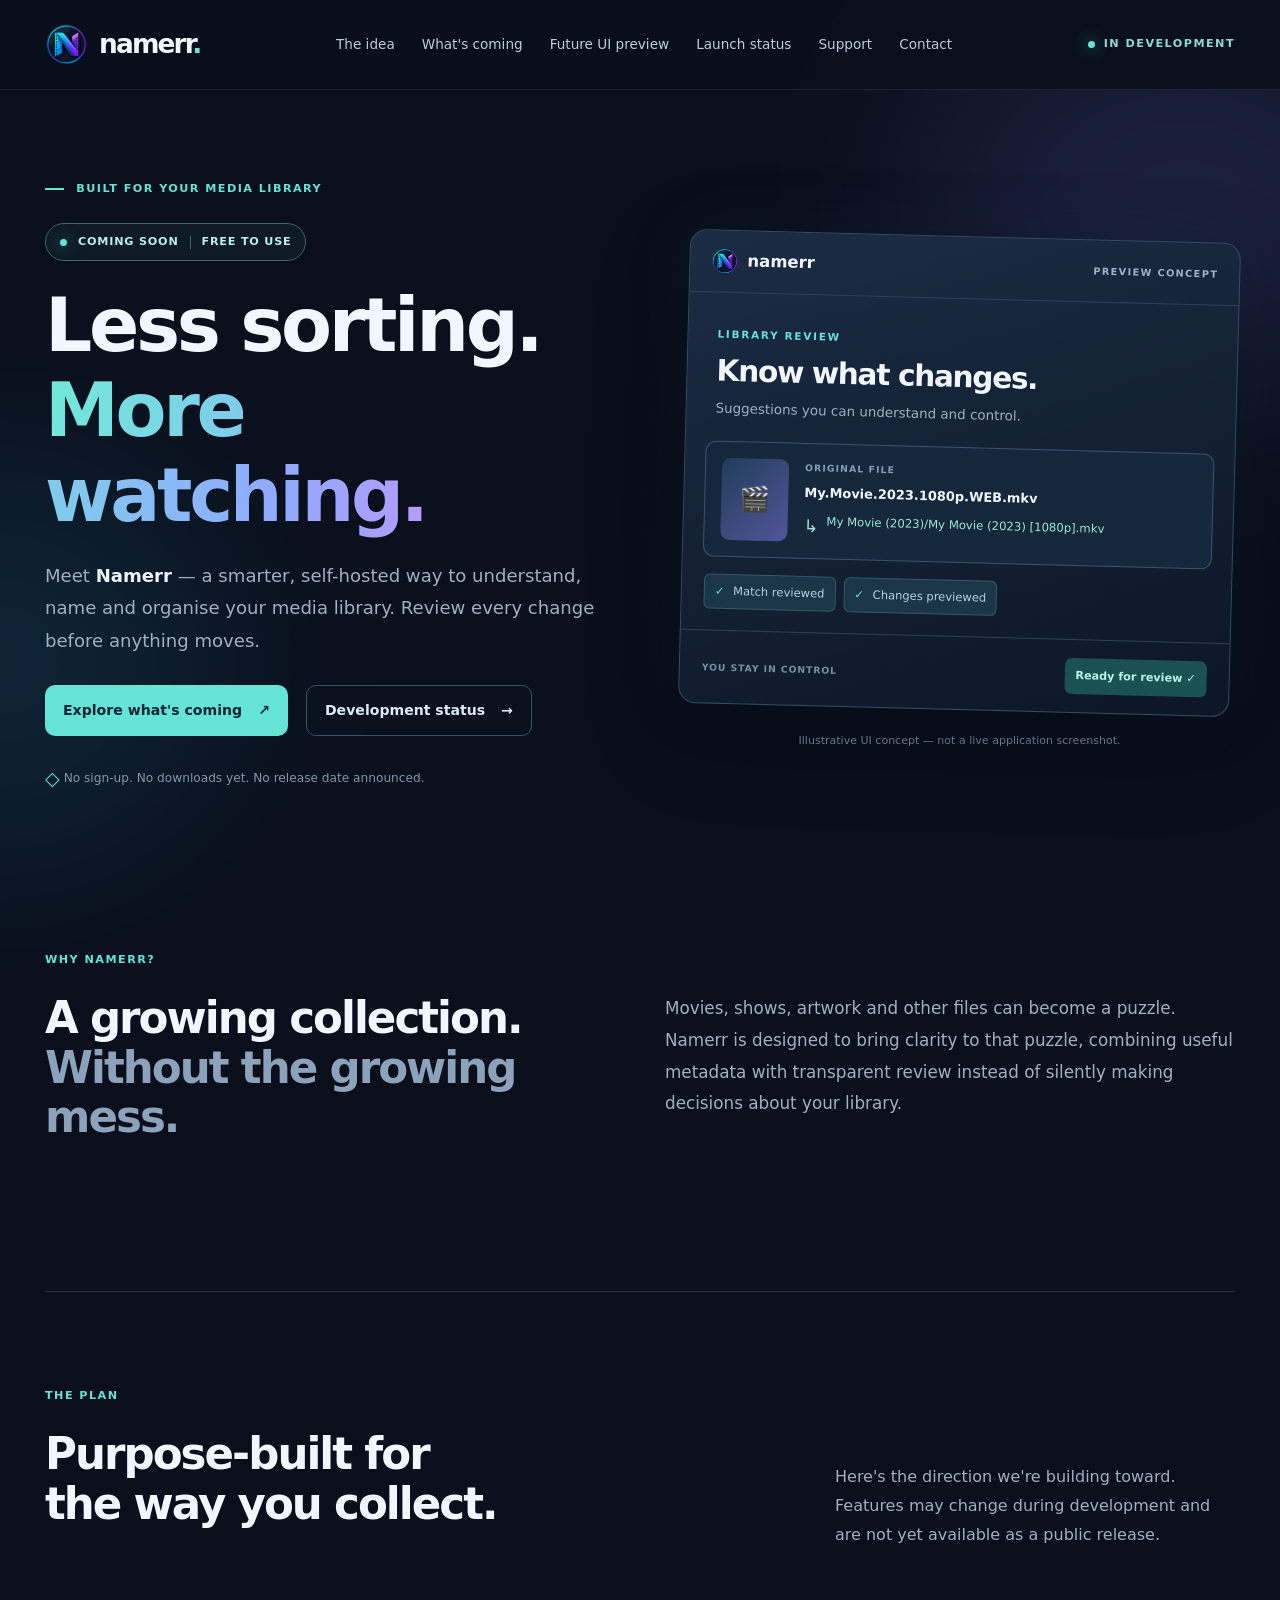
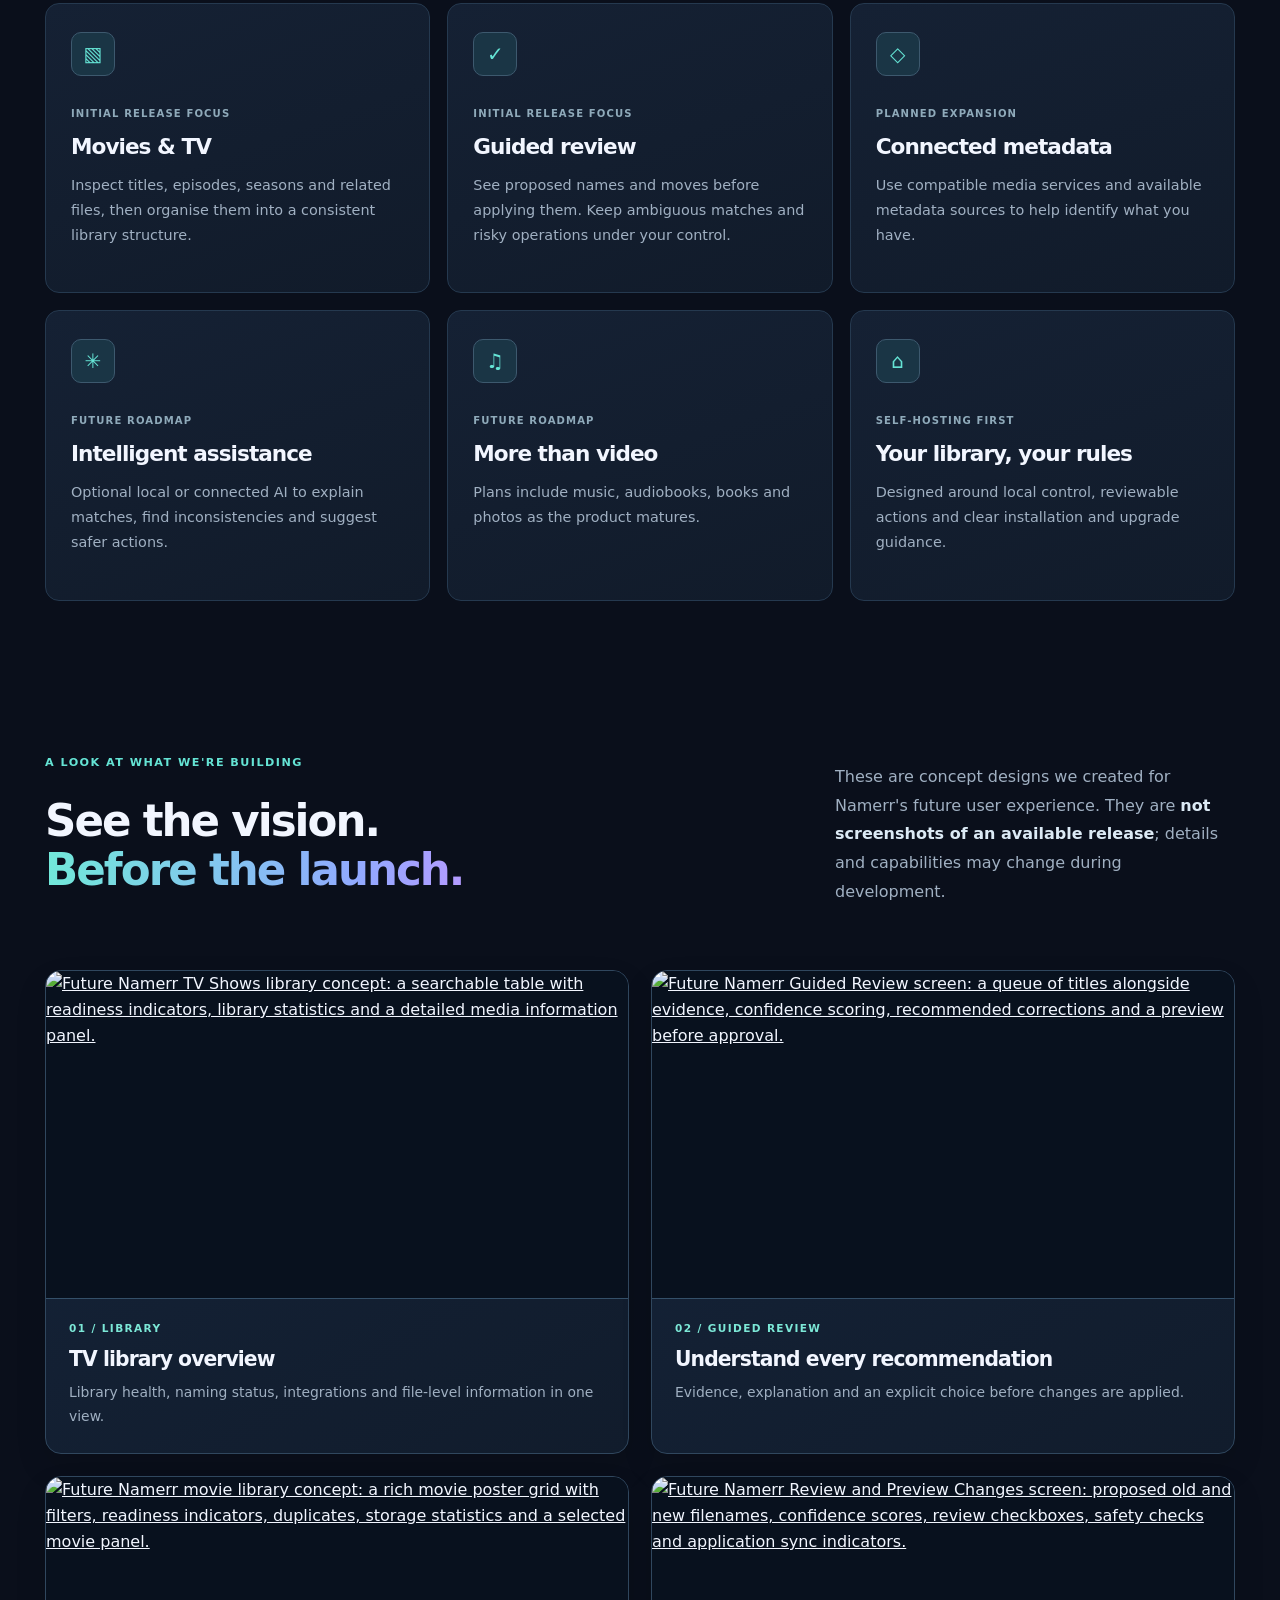
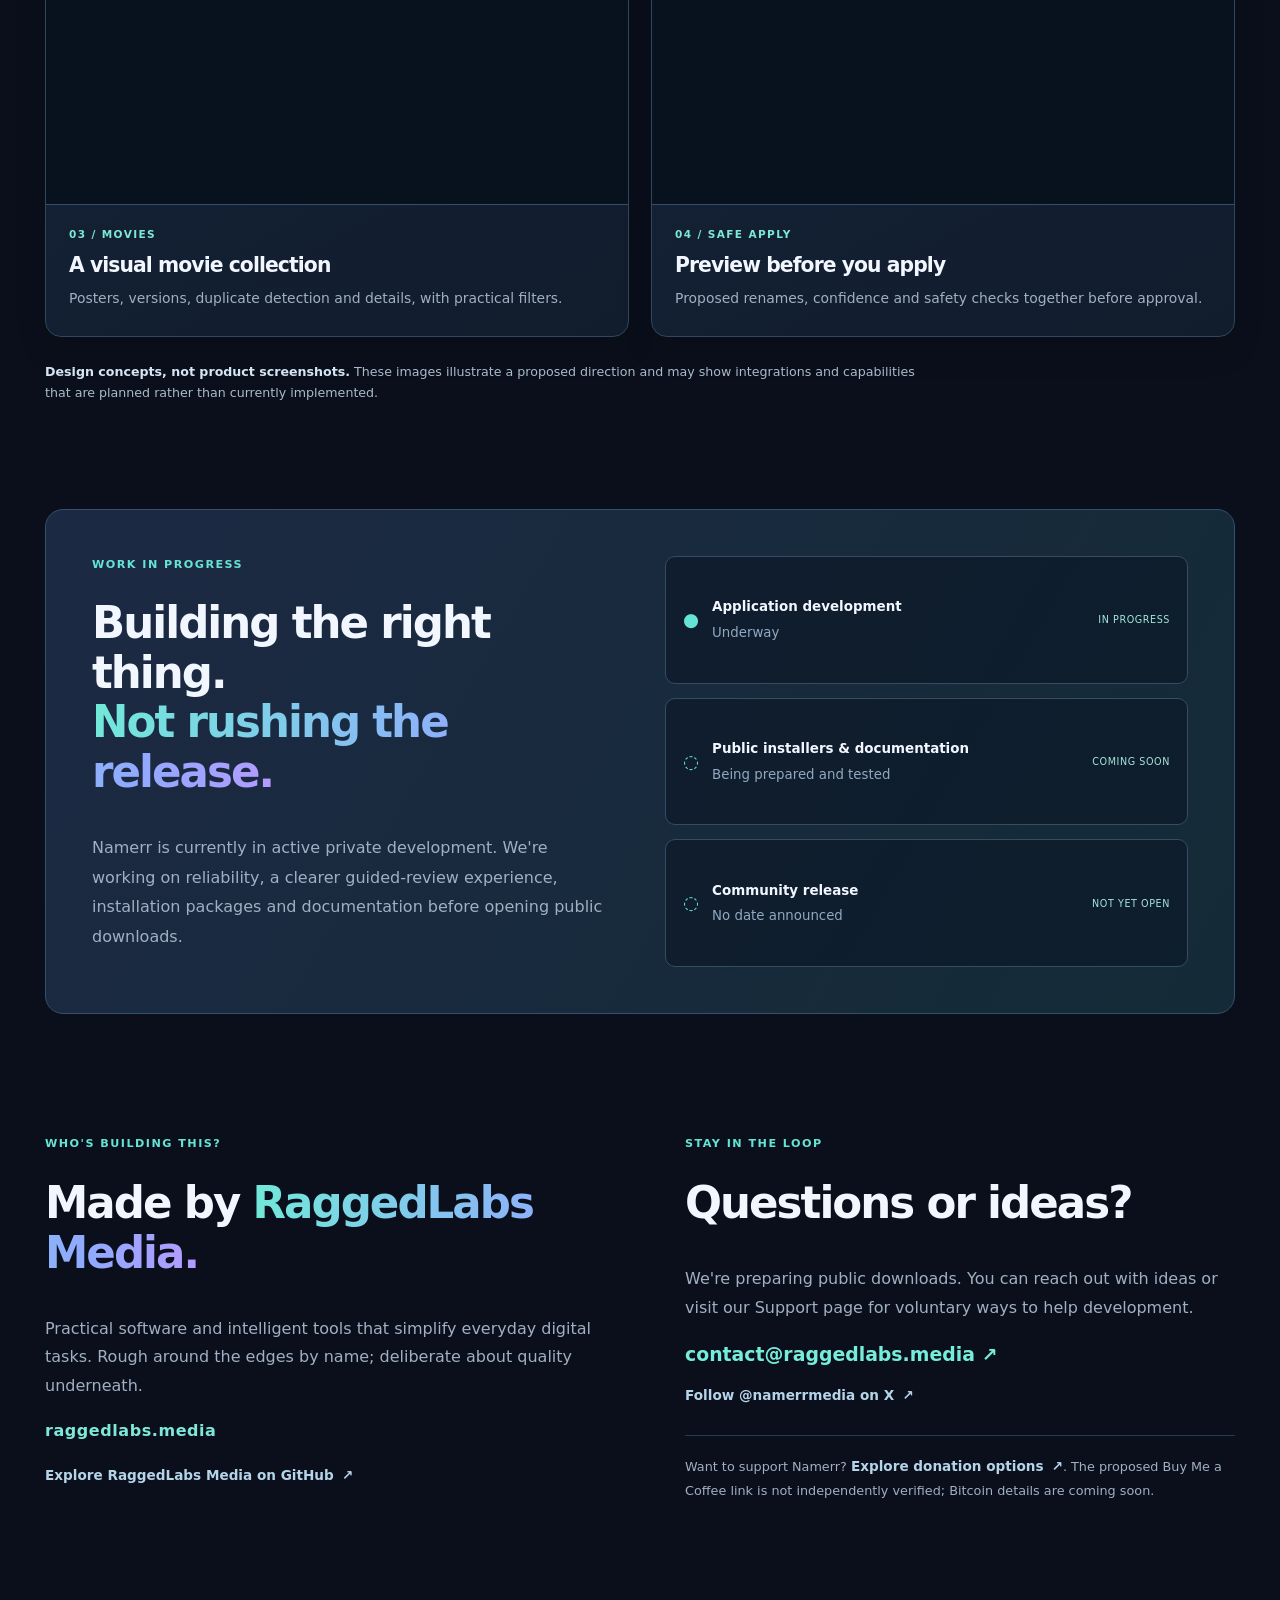
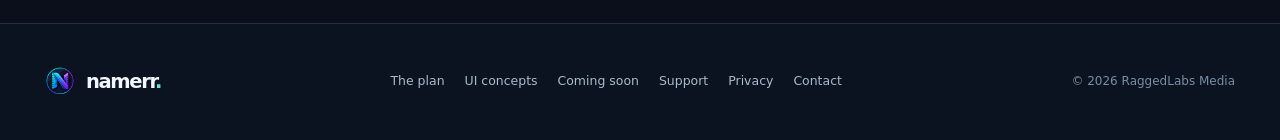
==== commit ced0fceb: "feat(website): stage future Namerr UI concept gallery [skip ci]" ====
--- a/index.html
+++ b/index.html
@@ -10,7 +10,7 @@
 <link rel="canonical" href="https://ragged-labs.github.io/namerr-site/">
 <link rel="icon" type="image/png" href="./assets/namerr-logo-8dd16181.png">
 <link rel="apple-touch-icon" href="./assets/namerr-logo-8dd16181.png">
-<link rel="stylesheet" href="./assets/coming-soon.css?v=2">
+<link rel="stylesheet" href="./assets/coming-soon.css?v=3">
 <meta property="og:type" content="website">
 <meta property="og:site_name" content="Namerr">
 <meta property="og:title" content="Namerr — Coming soon">
@@ -24,7 +24,7 @@
 <header class="site-header">
   <div class="shell header-inner">
     <a class="brand" href="./" aria-label="Namerr home"><img src="./assets/namerr-logo-8dd16181.png" width="43" height="43" alt=""><span>namerr<span class="brand-period">.</span></span></a>
-    <nav class="main-nav" aria-label="Main navigation"><a href="#why">The idea</a><a href="#features">What's coming</a><a href="#launch">Launch status</a><a href="./support.html">Support</a><a href="#contact">Contact</a></nav>
+    <nav class="main-nav" aria-label="Main navigation"><a href="#why">The idea</a><a href="#features">What's coming</a><a href="#previews">Future UI preview</a><a href="#launch">Launch status</a><a href="./support.html">Support</a><a href="#contact">Contact</a></nav>
     <span class="nav-status"><span class="live-dot" aria-hidden="true"></span> IN DEVELOPMENT</span>
   </div>
 </header>
@@ -67,6 +67,44 @@
     <article class="feature-card"><span class="feature-icon" aria-hidden="true">⌂</span><span class="feature-phase">SELF-HOSTING FIRST</span><h3>Your library, your rules</h3><p>Designed around local control, reviewable actions and clear installation and upgrade guidance.</p></article>
   </div>
 </section>
+<section class="previews shell" id="previews" aria-labelledby="previews-title">
+  <div class="section-heading preview-heading">
+    <div><p class="eyebrow">A LOOK AT WHAT WE'RE BUILDING</p><h2 id="previews-title">See the vision.<br><span class="gradient-word">Before the launch.</span></h2></div>
+    <p class="section-intro">These are concept designs we created for Namerr's future user experience. They are <strong>not screenshots of an available release</strong>; details and capabilities may change during development.</p>
+  </div>
+  <div class="preview-gallery">
+    <figure class="preview-card">
+      <a href="./assets/previews/tv-library-concept.webp" target="_blank" rel="noopener noreferrer" aria-label="Open TV library concept image in a new tab">
+        <img src="./assets/previews/tv-library-concept.webp" alt="Future Namerr TV Shows library concept: a searchable table with readiness indicators, library statistics and a detailed media information panel." width="1672" height="941" loading="lazy" decoding="async">
+        <span class="preview-zoom">View larger <span aria-hidden="true">↗</span></span>
+      </a>
+      <figcaption><span class="preview-index">01 / LIBRARY</span><h3>TV library overview</h3><p>Library health, naming status, integrations and file-level information in one view.</p></figcaption>
+    </figure>
+    <figure class="preview-card">
+      <a href="./assets/previews/guided-review-concept.webp" target="_blank" rel="noopener noreferrer" aria-label="Open Guided Review concept image in a new tab">
+        <img src="./assets/previews/guided-review-concept.webp" alt="Future Namerr Guided Review screen: a queue of titles alongside evidence, confidence scoring, recommended corrections and a preview before approval." width="1672" height="941" loading="lazy" decoding="async">
+        <span class="preview-zoom">View larger <span aria-hidden="true">↗</span></span>
+      </a>
+      <figcaption><span class="preview-index">02 / GUIDED REVIEW</span><h3>Understand every recommendation</h3><p>Evidence, explanation and an explicit choice before changes are applied.</p></figcaption>
+    </figure>
+    <figure class="preview-card">
+      <a href="./assets/previews/movie-library-concept.webp" target="_blank" rel="noopener noreferrer" aria-label="Open movie library concept image in a new tab">
+        <img src="./assets/previews/movie-library-concept.webp" alt="Future Namerr movie library concept: a rich movie poster grid with filters, readiness indicators, duplicates, storage statistics and a selected movie panel." width="1672" height="941" loading="lazy" decoding="async">
+        <span class="preview-zoom">View larger <span aria-hidden="true">↗</span></span>
+      </a>
+      <figcaption><span class="preview-index">03 / MOVIES</span><h3>A visual movie collection</h3><p>Posters, versions, duplicate detection and details, with practical filters.</p></figcaption>
+    </figure>
+    <figure class="preview-card">
+      <a href="./assets/previews/change-preview-concept.webp" target="_blank" rel="noopener noreferrer" aria-label="Open proposed changes and safety checks concept image in a new tab">
+        <img src="./assets/previews/change-preview-concept.webp" alt="Future Namerr Review and Preview Changes screen: proposed old and new filenames, confidence scores, review checkboxes, safety checks and application sync indicators." width="1672" height="941" loading="lazy" decoding="async">
+        <span class="preview-zoom">View larger <span aria-hidden="true">↗</span></span>
+      </a>
+      <figcaption><span class="preview-index">04 / SAFE APPLY</span><h3>Preview before you apply</h3><p>Proposed renames, confidence and safety checks together before approval.</p></figcaption>
+    </figure>
+  </div>
+  <p class="previews-disclaimer"><strong>Design concepts, not product screenshots.</strong> These images illustrate a proposed direction and may show integrations and capabilities that are planned rather than currently implemented.</p>
+</section>
+
 <section class="launch shell" id="launch">
  <div class="launch-panel"><div><p class="eyebrow">WORK IN PROGRESS</p><h2>Building the right thing.<br><span class="gradient-word">Not rushing the release.</span></h2><p>Namerr is currently in active private development. We're working on reliability, a clearer guided-review experience, installation packages and documentation before opening public downloads.</p></div>
  <div class="launch-status">
@@ -80,5 +118,5 @@
   <div class="stay-connected" id="contact"><p class="eyebrow">STAY IN THE LOOP</p><h2>Questions or ideas?</h2><p>We're preparing public downloads. You can reach out with ideas or visit our Support page for voluntary ways to help development.</p><a class="contact-link" href="mailto:contact@raggedlabs.media">contact@raggedlabs.media <span aria-hidden="true">↗</span></a><a class="text-link follow-link" href="https://x.com/namerrmedia" rel="noopener noreferrer">Follow @namerrmedia on X <span aria-hidden="true">↗</span></a><p class="donation-prelaunch">Want to support Namerr? <a class="text-link" href="./support.html">Explore donation options <span aria-hidden="true">↗</span></a>. The proposed Buy Me a Coffee link is not independently verified; Bitcoin details are coming soon.</p></div>
 </section>
 </main>
-<footer class="site-footer"><div class="shell footer-inner"><a class="brand footer-brand" href="./"><img src="./assets/namerr-logo-8dd16181.png" width="30" height="30" alt=""><span>namerr<span class="brand-period">.</span></span></a><div class="footer-links"><a href="#features">The plan</a><a href="#launch">Coming soon</a><a href="./support.html">Support</a><a href="./privacy.html">Privacy</a><a href="mailto:contact@raggedlabs.media">Contact</a></div><span class="footer-credit">© 2026 RaggedLabs Media</span></div></footer>
+<footer class="site-footer"><div class="shell footer-inner"><a class="brand footer-brand" href="./"><img src="./assets/namerr-logo-8dd16181.png" width="30" height="30" alt=""><span>namerr<span class="brand-period">.</span></span></a><div class="footer-links"><a href="#features">The plan</a><a href="#previews">UI concepts</a><a href="#launch">Coming soon</a><a href="./support.html">Support</a><a href="./privacy.html">Privacy</a><a href="mailto:contact@raggedlabs.media">Contact</a></div><span class="footer-credit">© 2026 RaggedLabs Media</span></div></footer>
 </body></html>
--- a/assets/coming-soon.css
+++ b/assets/coming-soon.css
@@ -39,3 +39,6 @@
 .bottom-section>.maker,.bottom-section>.stay-connected{align-self:start}
 @media(max-width:780px){.support-main{padding-top:53px}.support-hero{margin-bottom:61px}.support-card-grid,.support-contact-grid{grid-template-columns:1fr}.support-card>p:not(.support-caution),.support-contact-card p{min-height:0}.support-card{padding:26px}.support-section{margin-bottom:58px}}
 @media(max-width:480px){.support-hero h1{font-size:2.7rem}.support-card-top{align-items:flex-start}.support-tag{text-align:right}.support-action,.support-unavailable{min-width:0;width:100%}.support-contact-card{padding:29px 17px}.support-contact-email{font-size:.91rem}.support-contact-links{flex-direction:column;gap:12px}}
+
+/* Planned UI showcase: four original 31 Oct 2026 Namerr design concepts */
+.previews{padding:48px 0 105px}.preview-heading{align-items:center}.preview-heading .section-intro strong{color:#dceaf5}.preview-gallery{display:grid;grid-template-columns:repeat(2,minmax(0,1fr));gap:22px}.preview-card{min-width:0;margin:0;border:1px solid #30475e;background:linear-gradient(150deg,#15243a,#111c2c);border-radius:16px;overflow:hidden;box-shadow:0 14px 32px rgba(0,0,0,.1)}.preview-card>a{display:block;position:relative;aspect-ratio:1672/941;overflow:hidden;background:#08111e;border-bottom:1px solid #345069}.preview-card img{display:block;width:100%;height:100%;object-fit:contain}.preview-zoom{position:absolute;bottom:13px;right:13px;padding:7px 12px;border:1px solid #4a819c;border-radius:9px;background:rgba(9,25,43,.87);color:#e3f3fc;font-weight:750;font-size:.72rem;opacity:0;transform:translateY(5px);transition:opacity .2s ease,transform .2s ease}.preview-card>a:hover .preview-zoom,.preview-card>a:focus-visible .preview-zoom{opacity:1;transform:translateY(0)}.preview-card figcaption{padding:21px 23px 25px}.preview-index{display:block;letter-spacing:.13em;color:#7ce8d7;font-weight:780;font-size:.66rem}.preview-card h3{font-size:1.27rem;line-height:1.3;margin:9px 0 9px}.preview-card figcaption p{font-size:.87rem;line-height:1.7;margin:0}.previews-disclaimer{margin:25px 0 0;color:#a9bbca;line-height:1.65;font-size:.79rem;max-width:870px}.previews-disclaimer strong{color:#d5e6f3}@media(max-width:820px){.previews{padding-bottom:78px}.preview-gallery{grid-template-columns:1fr}.preview-card figcaption{padding:17px 19px 22px}}@media(prefers-reduced-motion:reduce){.preview-zoom{transition:none!important}}
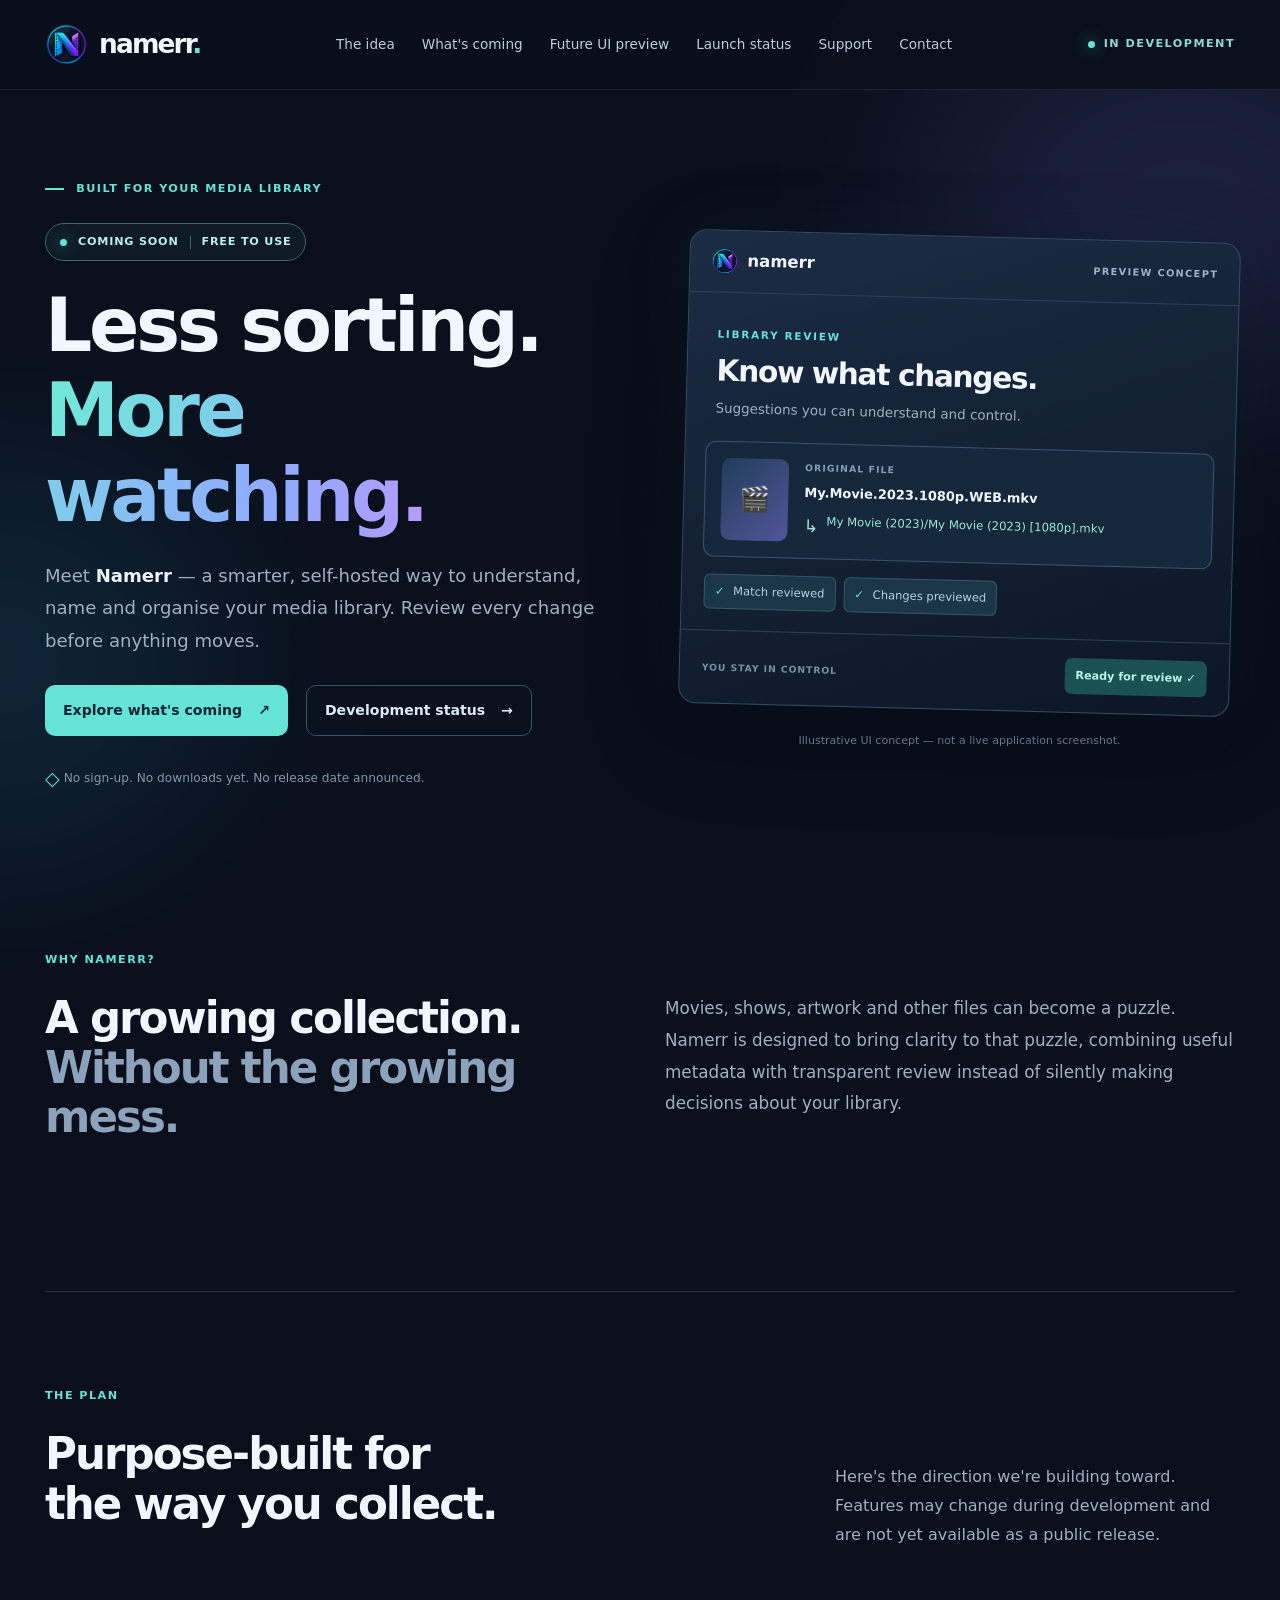
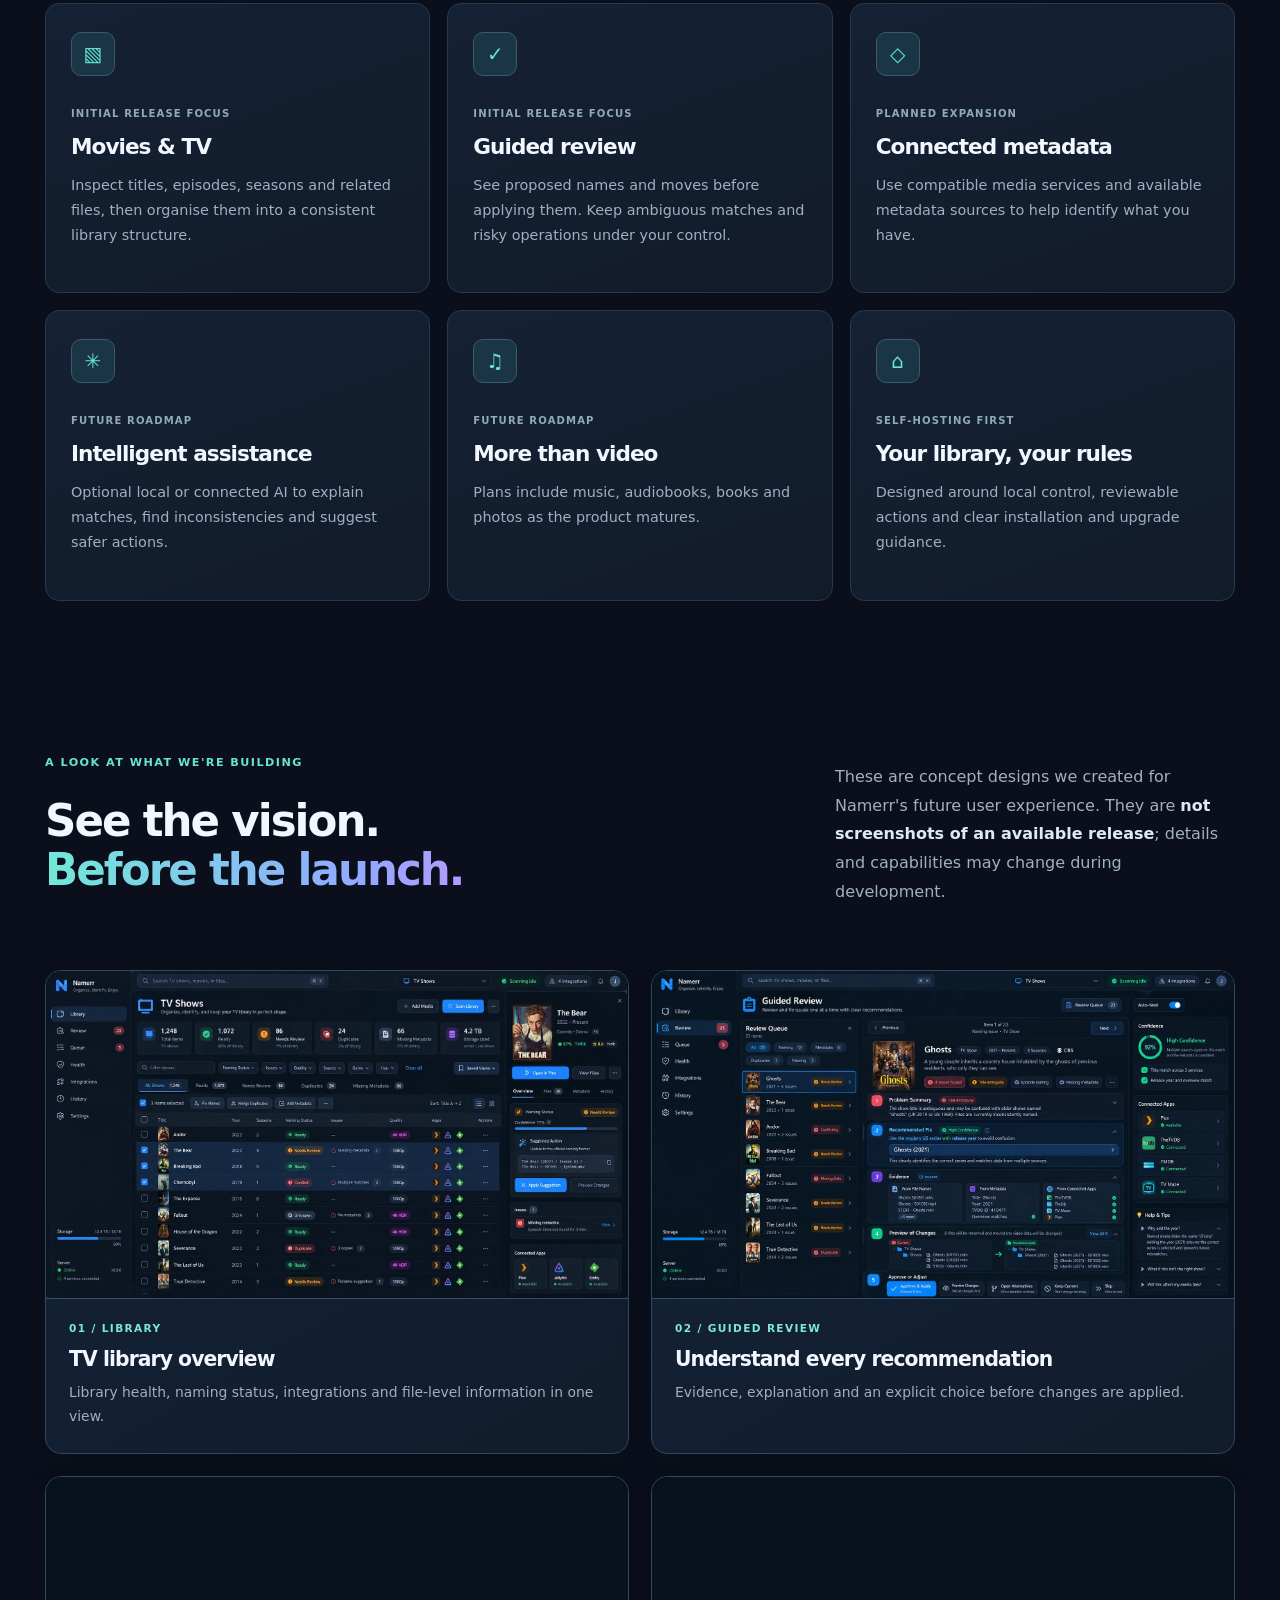
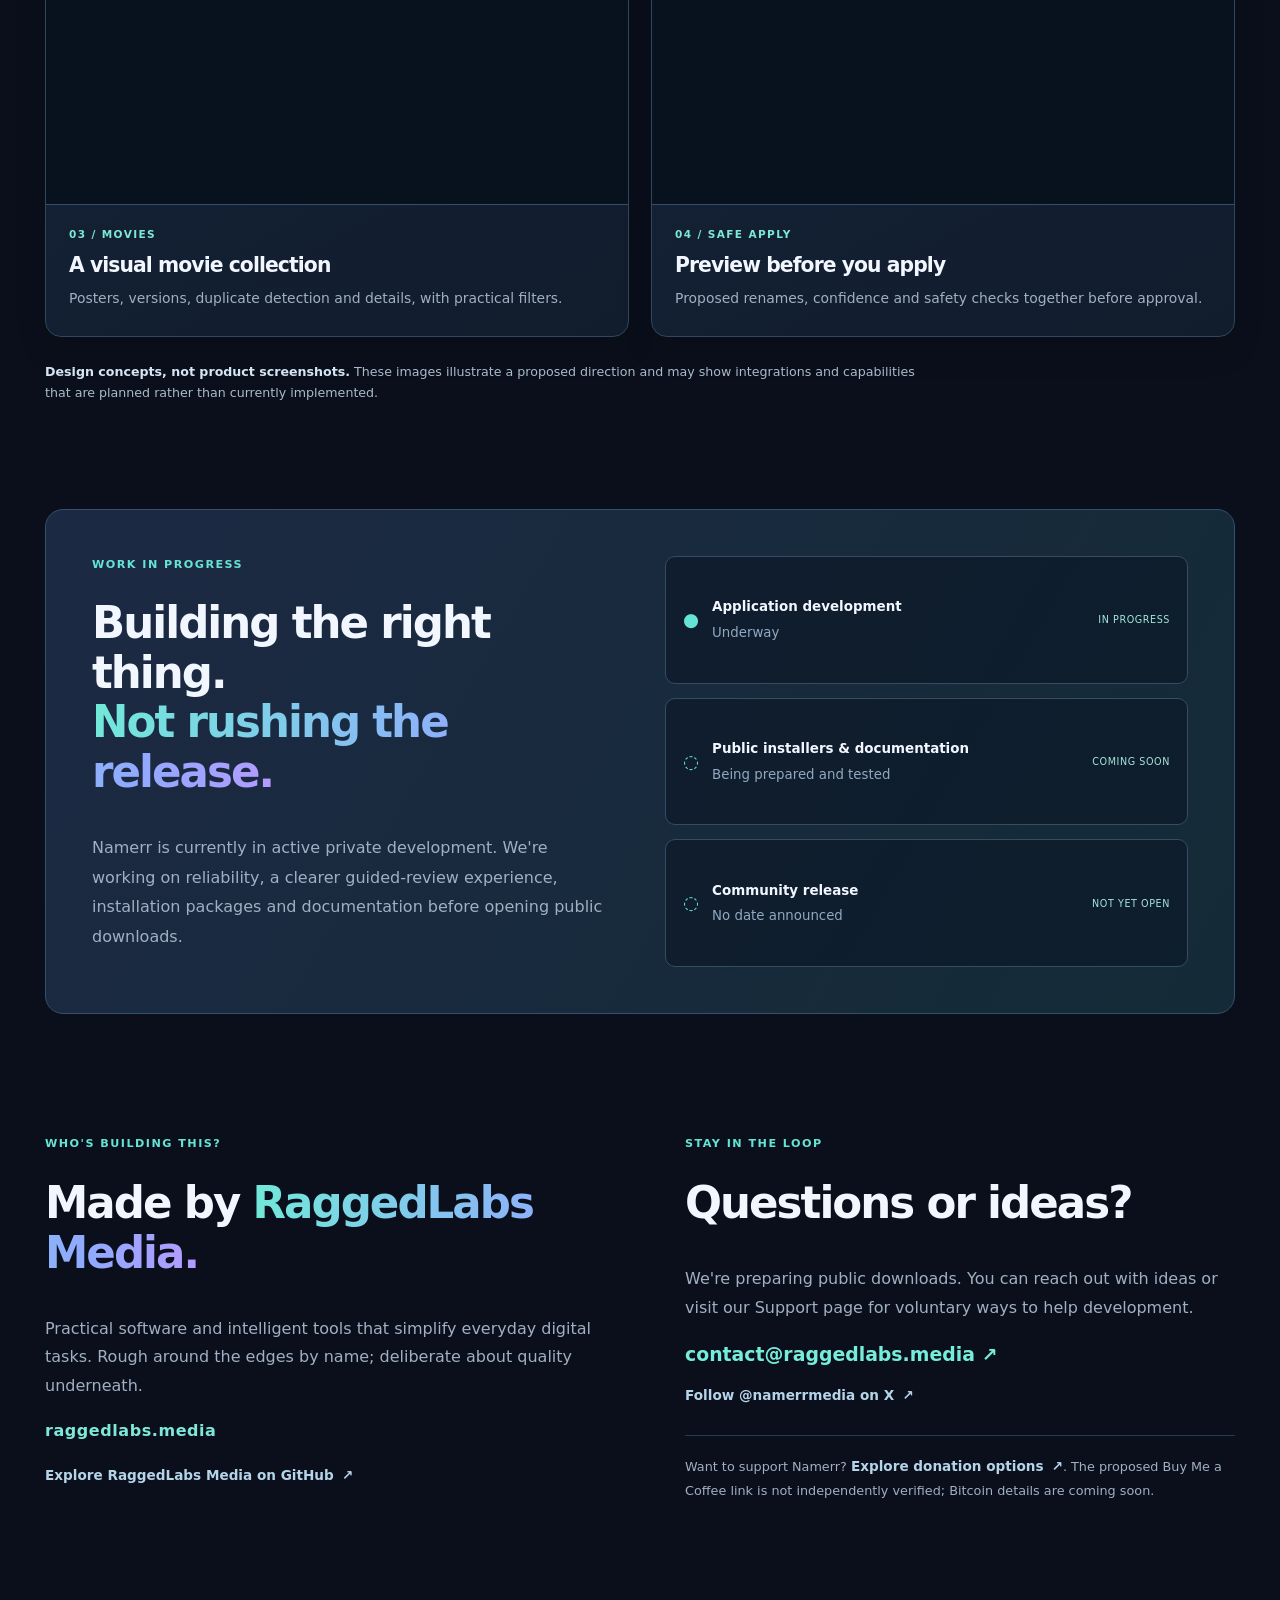
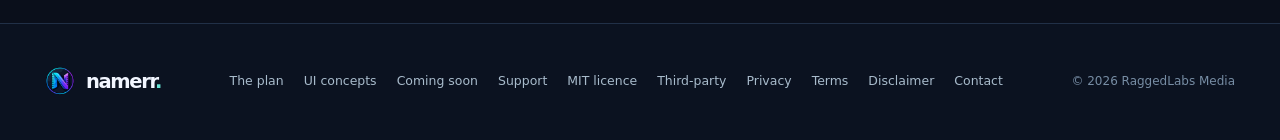
==== commit e8e0ae45: "site: link licensing, terms and notices in footer" ====
--- a/index.html
+++ b/index.html
@@ -118,5 +118,5 @@
   <div class="stay-connected" id="contact"><p class="eyebrow">STAY IN THE LOOP</p><h2>Questions or ideas?</h2><p>We're preparing public downloads. You can reach out with ideas or visit our Support page for voluntary ways to help development.</p><a class="contact-link" href="mailto:contact@raggedlabs.media">contact@raggedlabs.media <span aria-hidden="true">↗</span></a><a class="text-link follow-link" href="https://x.com/namerrmedia" rel="noopener noreferrer">Follow @namerrmedia on X <span aria-hidden="true">↗</span></a><p class="donation-prelaunch">Want to support Namerr? <a class="text-link" href="./support.html">Explore donation options <span aria-hidden="true">↗</span></a>. The proposed Buy Me a Coffee link is not independently verified; Bitcoin details are coming soon.</p></div>
 </section>
 </main>
-<footer class="site-footer"><div class="shell footer-inner"><a class="brand footer-brand" href="./"><img src="./assets/namerr-logo-8dd16181.png" width="30" height="30" alt=""><span>namerr<span class="brand-period">.</span></span></a><div class="footer-links"><a href="#features">The plan</a><a href="#previews">UI concepts</a><a href="#launch">Coming soon</a><a href="./support.html">Support</a><a href="./privacy.html">Privacy</a><a href="mailto:contact@raggedlabs.media">Contact</a></div><span class="footer-credit">© 2026 RaggedLabs Media</span></div></footer>
+<footer class="site-footer"><div class="shell footer-inner"><a class="brand footer-brand" href="./"><img src="./assets/namerr-logo-8dd16181.png" width="30" height="30" alt=""><span>namerr<span class="brand-period">.</span></span></a><div class="footer-links"><a href="#features">The plan</a><a href="#previews">UI concepts</a><a href="#launch">Coming soon</a><a href="./support.html">Support</a><a href="./licenses.html">MIT licence</a><a href="./third-party.html">Third-party</a><a href="./privacy.html">Privacy</a><a href="./terms.html">Terms</a><a href="./disclaimer.html">Disclaimer</a><a href="mailto:contact@raggedlabs.media">Contact</a></div><span class="footer-credit">© 2026 RaggedLabs Media</span></div></footer>
 </body></html>
--- a/assets/coming-soon.css
+++ b/assets/coming-soon.css
@@ -42,3 +42,6 @@
 
 /* Planned UI showcase: four original 31 Oct 2026 Namerr design concepts */
 .previews{padding:48px 0 105px}.preview-heading{align-items:center}.preview-heading .section-intro strong{color:#dceaf5}.preview-gallery{display:grid;grid-template-columns:repeat(2,minmax(0,1fr));gap:22px}.preview-card{min-width:0;margin:0;border:1px solid #30475e;background:linear-gradient(150deg,#15243a,#111c2c);border-radius:16px;overflow:hidden;box-shadow:0 14px 32px rgba(0,0,0,.1)}.preview-card>a{display:block;position:relative;aspect-ratio:1672/941;overflow:hidden;background:#08111e;border-bottom:1px solid #345069}.preview-card img{display:block;width:100%;height:100%;object-fit:contain}.preview-zoom{position:absolute;bottom:13px;right:13px;padding:7px 12px;border:1px solid #4a819c;border-radius:9px;background:rgba(9,25,43,.87);color:#e3f3fc;font-weight:750;font-size:.72rem;opacity:0;transform:translateY(5px);transition:opacity .2s ease,transform .2s ease}.preview-card>a:hover .preview-zoom,.preview-card>a:focus-visible .preview-zoom{opacity:1;transform:translateY(0)}.preview-card figcaption{padding:21px 23px 25px}.preview-index{display:block;letter-spacing:.13em;color:#7ce8d7;font-weight:780;font-size:.66rem}.preview-card h3{font-size:1.27rem;line-height:1.3;margin:9px 0 9px}.preview-card figcaption p{font-size:.87rem;line-height:1.7;margin:0}.previews-disclaimer{margin:25px 0 0;color:#a9bbca;line-height:1.65;font-size:.79rem;max-width:870px}.previews-disclaimer strong{color:#d5e6f3}@media(max-width:820px){.previews{padding-bottom:78px}.preview-gallery{grid-template-columns:1fr}.preview-card figcaption{padding:17px 19px 22px}}@media(prefers-reduced-motion:reduce){.preview-zoom{transition:none!important}}
+
+/* Namerr Buy Me a Coffee self-hosted QR panel */
+.coffee-qr-panel{display:flex;align-items:center;justify-content:flex-start;gap:18px;width:100%;margin:2px 0 24px;padding:16px;border:1px solid #3a6270;border-radius:13px;background:rgba(11,30,44,.58)}.coffee-qr-code{flex:none;display:block;width:180px;max-width:100%;aspect-ratio:1;background:#fff;border:8px solid #fff;border-radius:8px;overflow:hidden}.coffee-qr-code img{display:block;width:100%;height:100%;object-fit:contain;image-rendering:pixelated}.coffee-qr-caption{min-width:0;display:grid;gap:7px;line-height:1.45}.coffee-qr-caption strong{color:#e8f5fb;font-size:.97rem}.coffee-qr-caption span{font-size:.79rem;color:#a9bbcd}.coffee-qr-caption .coffee-qr-address{font-weight:750;color:#8be7d9;overflow-wrap:anywhere}.support-card-primary .support-action{margin-top:auto}@media(max-width:1090px){.coffee-qr-panel{flex-direction:column;text-align:center;align-items:center}.coffee-qr-caption{justify-items:center}}@media(max-width:780px){.coffee-qr-panel{flex-direction:row;text-align:left}.coffee-qr-caption{justify-items:start}}@media(max-width:470px){.coffee-qr-panel{flex-direction:column;text-align:center}.coffee-qr-caption{justify-items:center}}
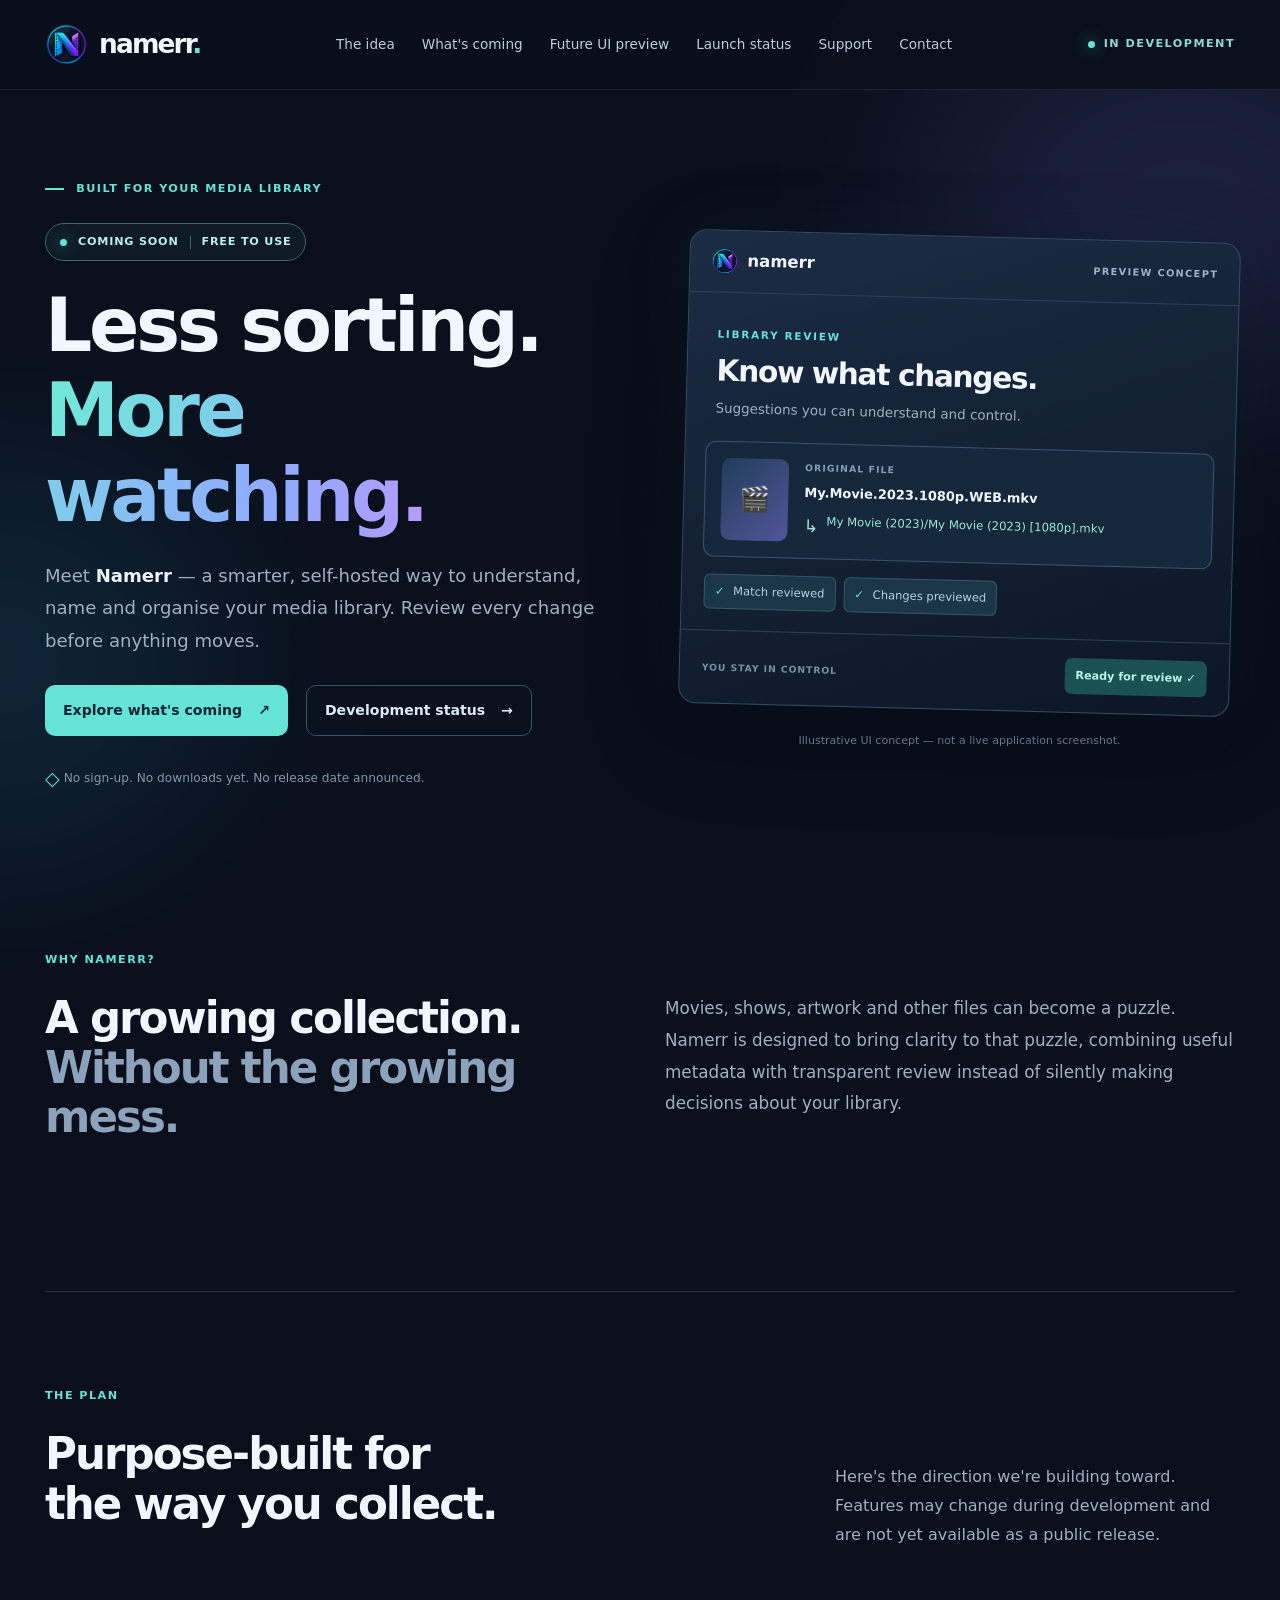
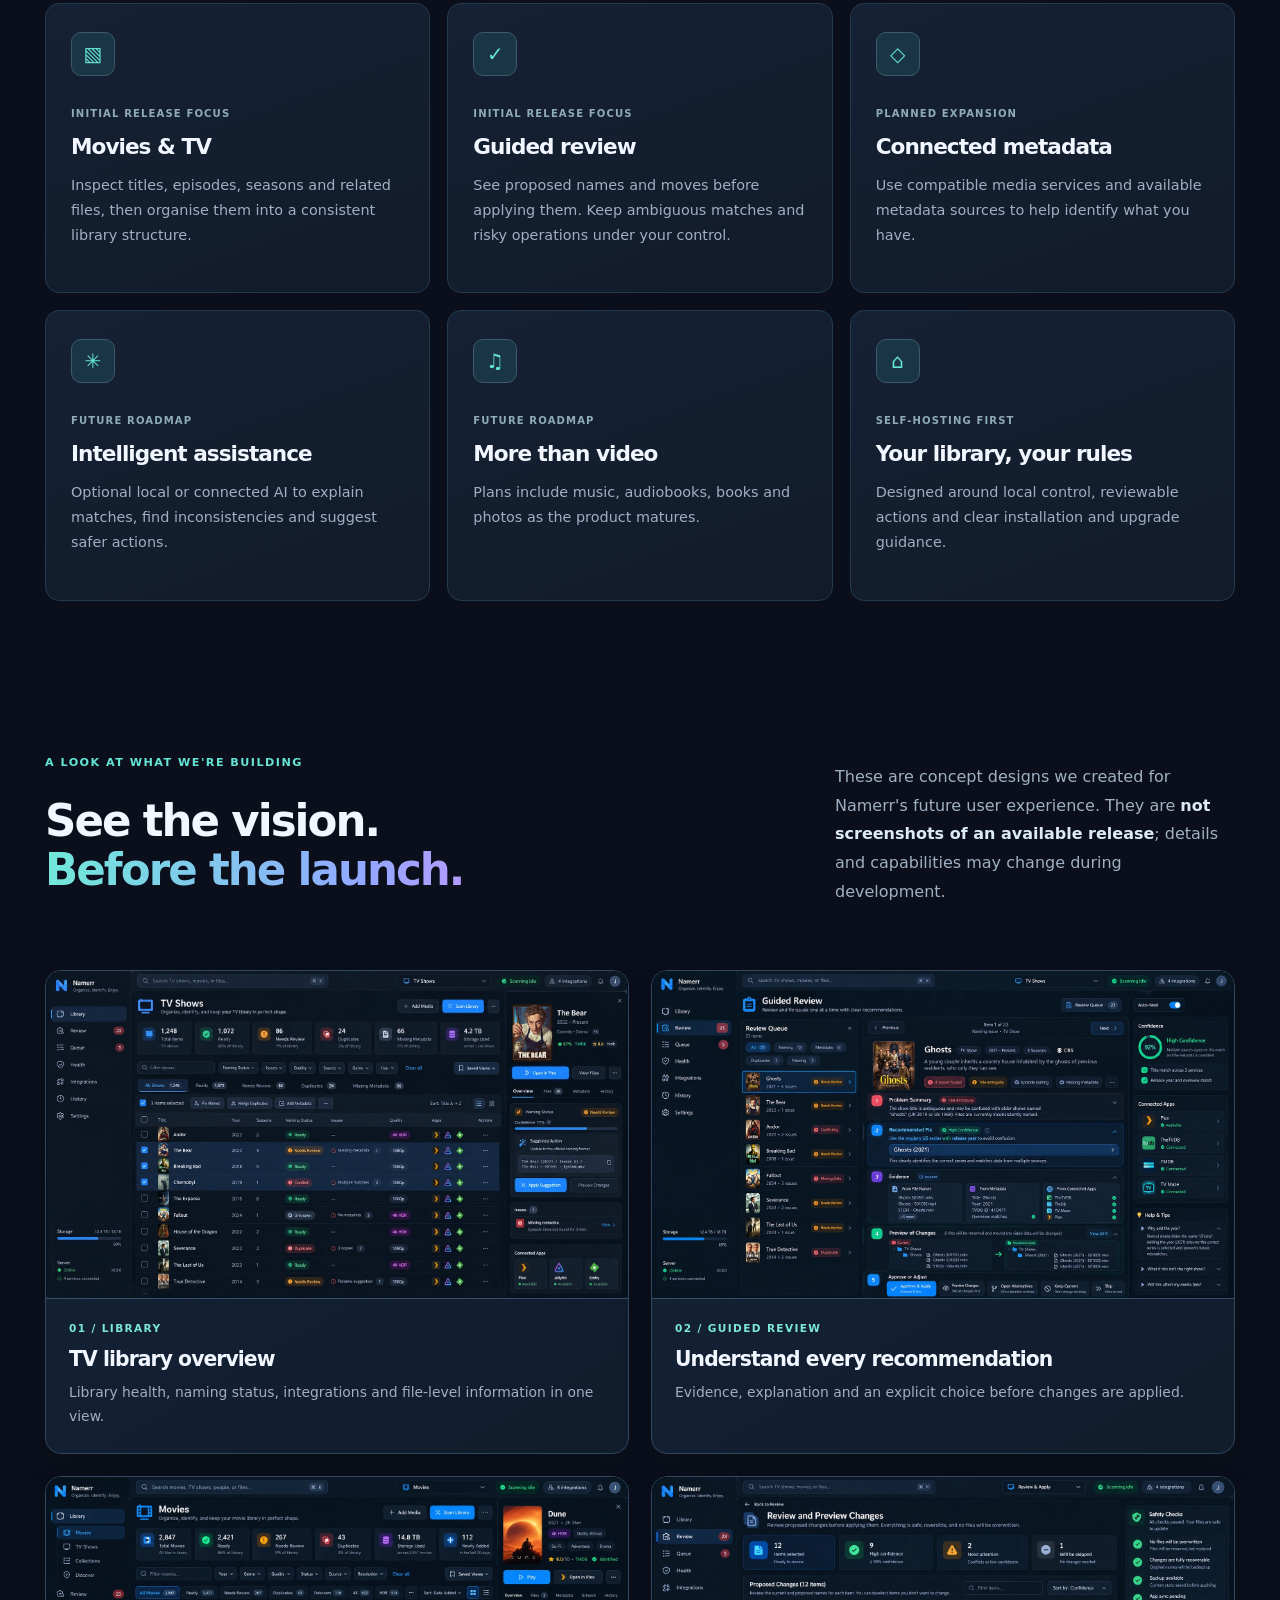
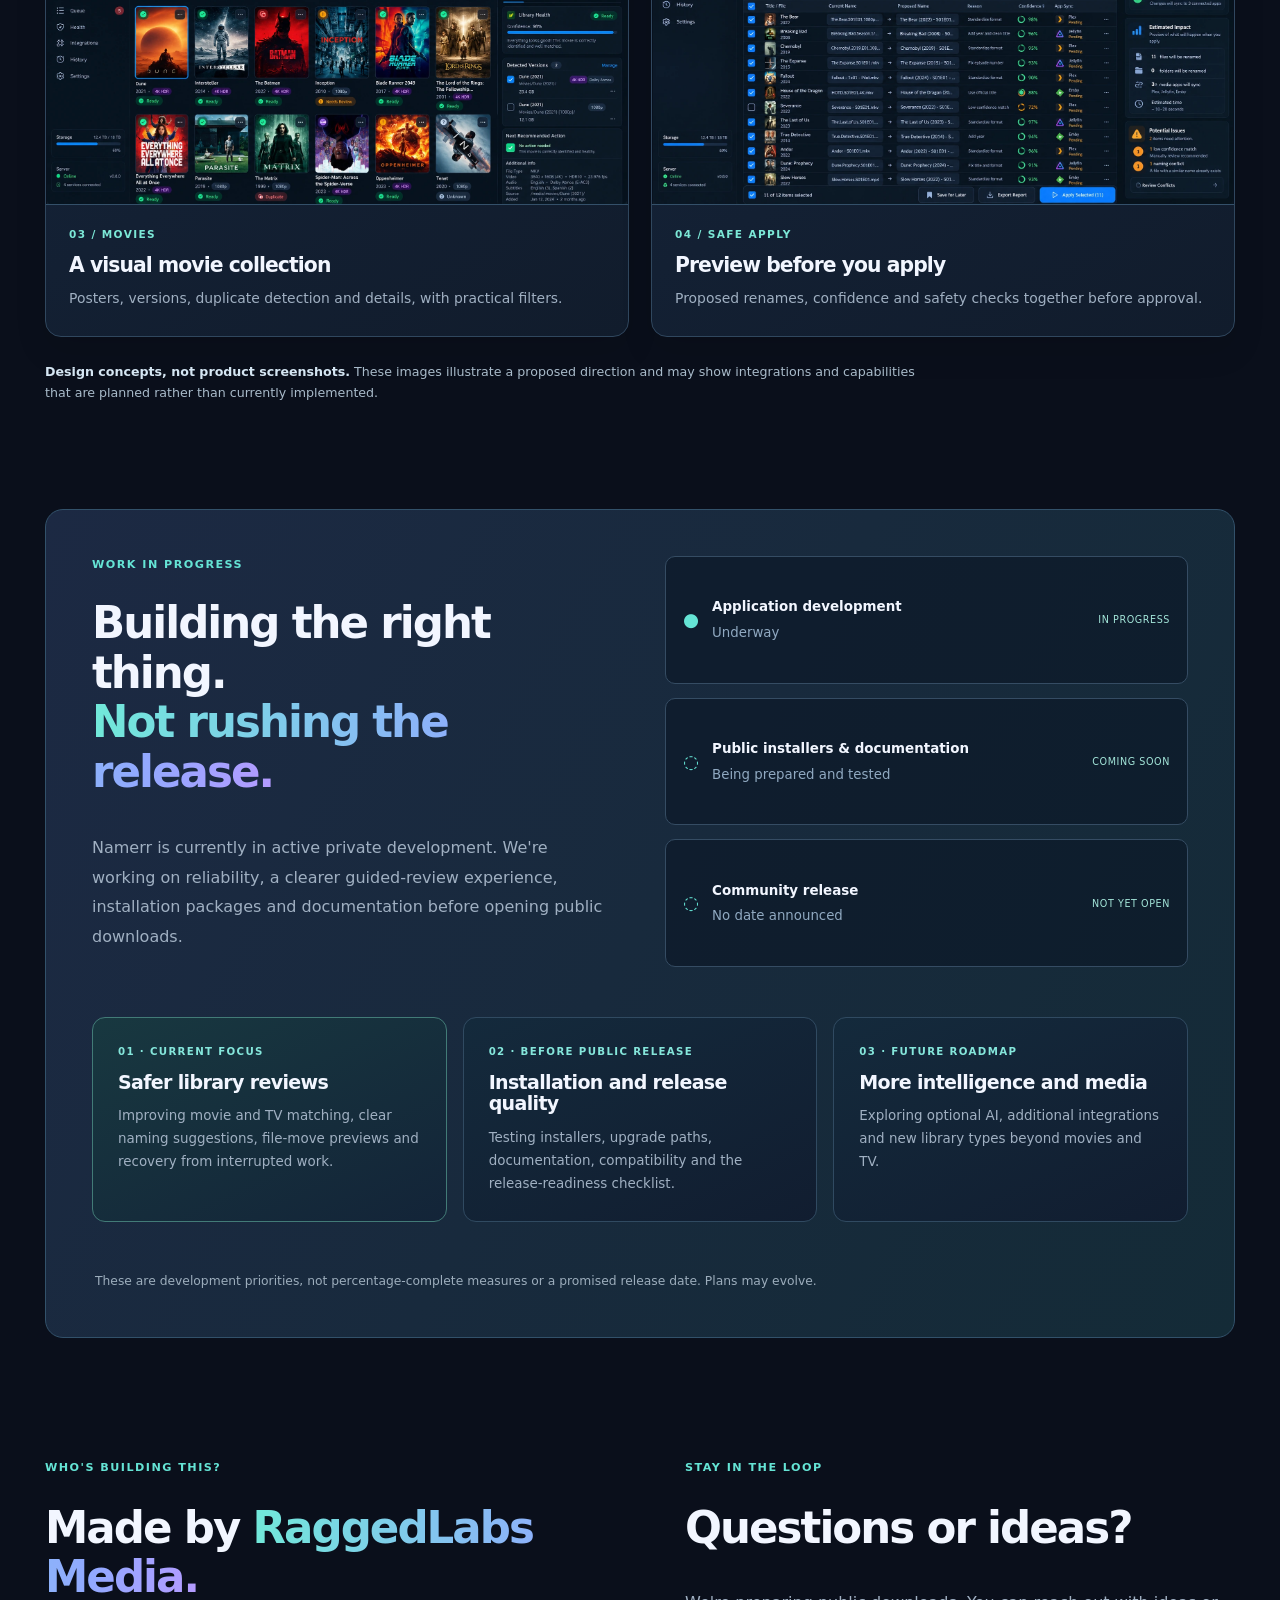
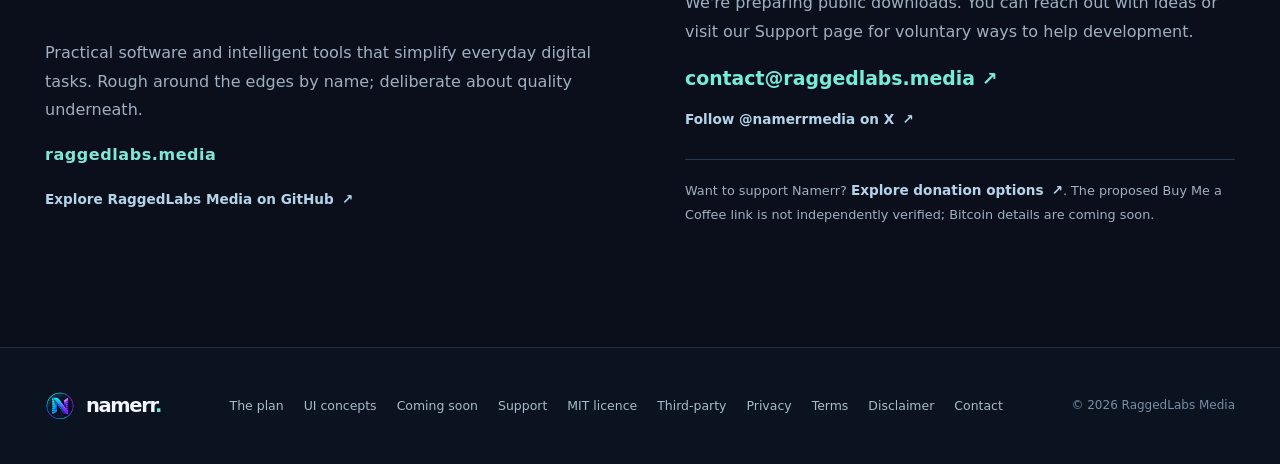
==== commit 59894b61: "feat(site): add release milestones and consistent SEO/social metadata" ====
--- a/index.html
+++ b/index.html
@@ -6,17 +6,20 @@
 <meta name="theme-color" content="#0b1020">
 <meta name="color-scheme" content="dark">
 <title>Namerr — Smarter media libraries. Coming soon.</title>
-<meta name="description" content="Namerr by RaggedLabs Media is preparing a free, self-hosted media library organiser. Review renames, organise movies and TV and stay in control. Coming soon.">
+<meta name="description" content="Explore Namerr by RaggedLabs Media: a self-hosted media organiser in development, focused on guided review, safer naming and local control.">
 <link rel="canonical" href="https://ragged-labs.github.io/namerr-site/">
 <link rel="icon" type="image/png" href="./assets/namerr-logo-8dd16181.png">
 <link rel="apple-touch-icon" href="./assets/namerr-logo-8dd16181.png">
-<link rel="stylesheet" href="./assets/coming-soon.css?v=3">
+<link rel="stylesheet" href="./assets/coming-soon.css?v=5">
 <meta property="og:type" content="website">
 <meta property="og:site_name" content="Namerr">
 <meta property="og:title" content="Namerr — Coming soon">
 <meta property="og:description" content="Your media library, finally making sense. A free self-hosted organiser from RaggedLabs Media.">
 <meta property="og:url" content="https://ragged-labs.github.io/namerr-site/">
 <meta property="og:image" content="https://ragged-labs.github.io/namerr-site/assets/namerr-logo-8dd16181.png">
+<meta property="og:image:alt" content="Namerr application icon">
+<meta name="twitter:card" content="summary">
+<meta name="twitter:site" content="@namerrmedia">
 </head>
 <body>
 <a class="skip-link" href="#main">Skip to main content</a>
@@ -111,7 +114,14 @@
   <div><span class="status-marker" aria-hidden="true">●</span><span><strong>Application development</strong><small>Underway</small></span><em>IN PROGRESS</em></div>
   <div><span class="status-marker" aria-hidden="true">◌</span><span><strong>Public installers &amp; documentation</strong><small>Being prepared and tested</small></span><em>COMING SOON</em></div>
   <div><span class="status-marker" aria-hidden="true">◌</span><span><strong>Community release</strong><small>No date announced</small></span><em>NOT YET OPEN</em></div>
- </div></div>
+ </div>
+  <div class="launch-steps" aria-label="Namerr development priorities">
+    <article class="launch-step launch-step-current"><span class="launch-step-label">01 · CURRENT FOCUS</span><h3>Safer library reviews</h3><p>Improving movie and TV matching, clear naming suggestions, file-move previews and recovery from interrupted work.</p></article>
+    <article class="launch-step"><span class="launch-step-label">02 · BEFORE PUBLIC RELEASE</span><h3>Installation and release quality</h3><p>Testing installers, upgrade paths, documentation, compatibility and the release-readiness checklist.</p></article>
+    <article class="launch-step"><span class="launch-step-label">03 · FUTURE ROADMAP</span><h3>More intelligence and media</h3><p>Exploring optional AI, additional integrations and new library types beyond movies and TV.</p></article>
+  </div>
+  <p class="launch-steps-footnote">These are development priorities, not percentage-complete measures or a promised release date. Plans may evolve.</p>
+ </div>
 </section>
 <section class="bottom-section shell" id="about">
   <div class="maker"><p class="eyebrow">WHO'S BUILDING THIS?</p><h2>Made by <span class="gradient-word">RaggedLabs Media.</span></h2><p>Practical software and intelligent tools that simplify everyday digital tasks. Rough around the edges by name; deliberate about quality underneath.</p><p class="domain">raggedlabs.media</p><a class="text-link" href="https://github.com/Ragged-Labs" rel="noopener noreferrer">Explore RaggedLabs Media on GitHub <span aria-hidden="true">↗</span></a></div>
--- a/assets/coming-soon.css
+++ b/assets/coming-soon.css
@@ -45,3 +45,6 @@
 
 /* Namerr Buy Me a Coffee self-hosted QR panel */
 .coffee-qr-panel{display:flex;align-items:center;justify-content:flex-start;gap:18px;width:100%;margin:2px 0 24px;padding:16px;border:1px solid #3a6270;border-radius:13px;background:rgba(11,30,44,.58)}.coffee-qr-code{flex:none;display:block;width:180px;max-width:100%;aspect-ratio:1;background:#fff;border:8px solid #fff;border-radius:8px;overflow:hidden}.coffee-qr-code img{display:block;width:100%;height:100%;object-fit:contain;image-rendering:pixelated}.coffee-qr-caption{min-width:0;display:grid;gap:7px;line-height:1.45}.coffee-qr-caption strong{color:#e8f5fb;font-size:.97rem}.coffee-qr-caption span{font-size:.79rem;color:#a9bbcd}.coffee-qr-caption .coffee-qr-address{font-weight:750;color:#8be7d9;overflow-wrap:anywhere}.support-card-primary .support-action{margin-top:auto}@media(max-width:1090px){.coffee-qr-panel{flex-direction:column;text-align:center;align-items:center}.coffee-qr-caption{justify-items:center}}@media(max-width:780px){.coffee-qr-panel{flex-direction:row;text-align:left}.coffee-qr-caption{justify-items:start}}@media(max-width:470px){.coffee-qr-panel{flex-direction:column;text-align:center}.coffee-qr-caption{justify-items:center}}
+
+/* November 2026: transparent prelaunch milestones (no artificial % progress) */
+.launch-steps{grid-column:1/-1;display:grid;grid-template-columns:repeat(3,minmax(0,1fr));gap:16px}.launch-step{min-width:0;border:1px solid #304a61;background:linear-gradient(155deg,#142a3c,#111d30);border-radius:13px;padding:25px}.launch-step-current{border-color:#427b77;background:linear-gradient(155deg,#183840,#132438)}.launch-step-label{display:block;font-size:.64rem;letter-spacing:.13em;font-weight:800;color:#85e6db;margin-bottom:12px}.launch-step h3{font-size:1.19rem;letter-spacing:-.035em;margin:0 0 12px}.launch-step p{font-size:.84rem;line-height:1.7;margin:0}.launch-steps-footnote{grid-column:1/-1;color:#9cadbc;font-size:.77rem;margin:0 3px;line-height:1.6}@media(max-width:950px){.launch-steps{grid-template-columns:1fr;gap:10px}.launch-step{padding:19px 21px}}
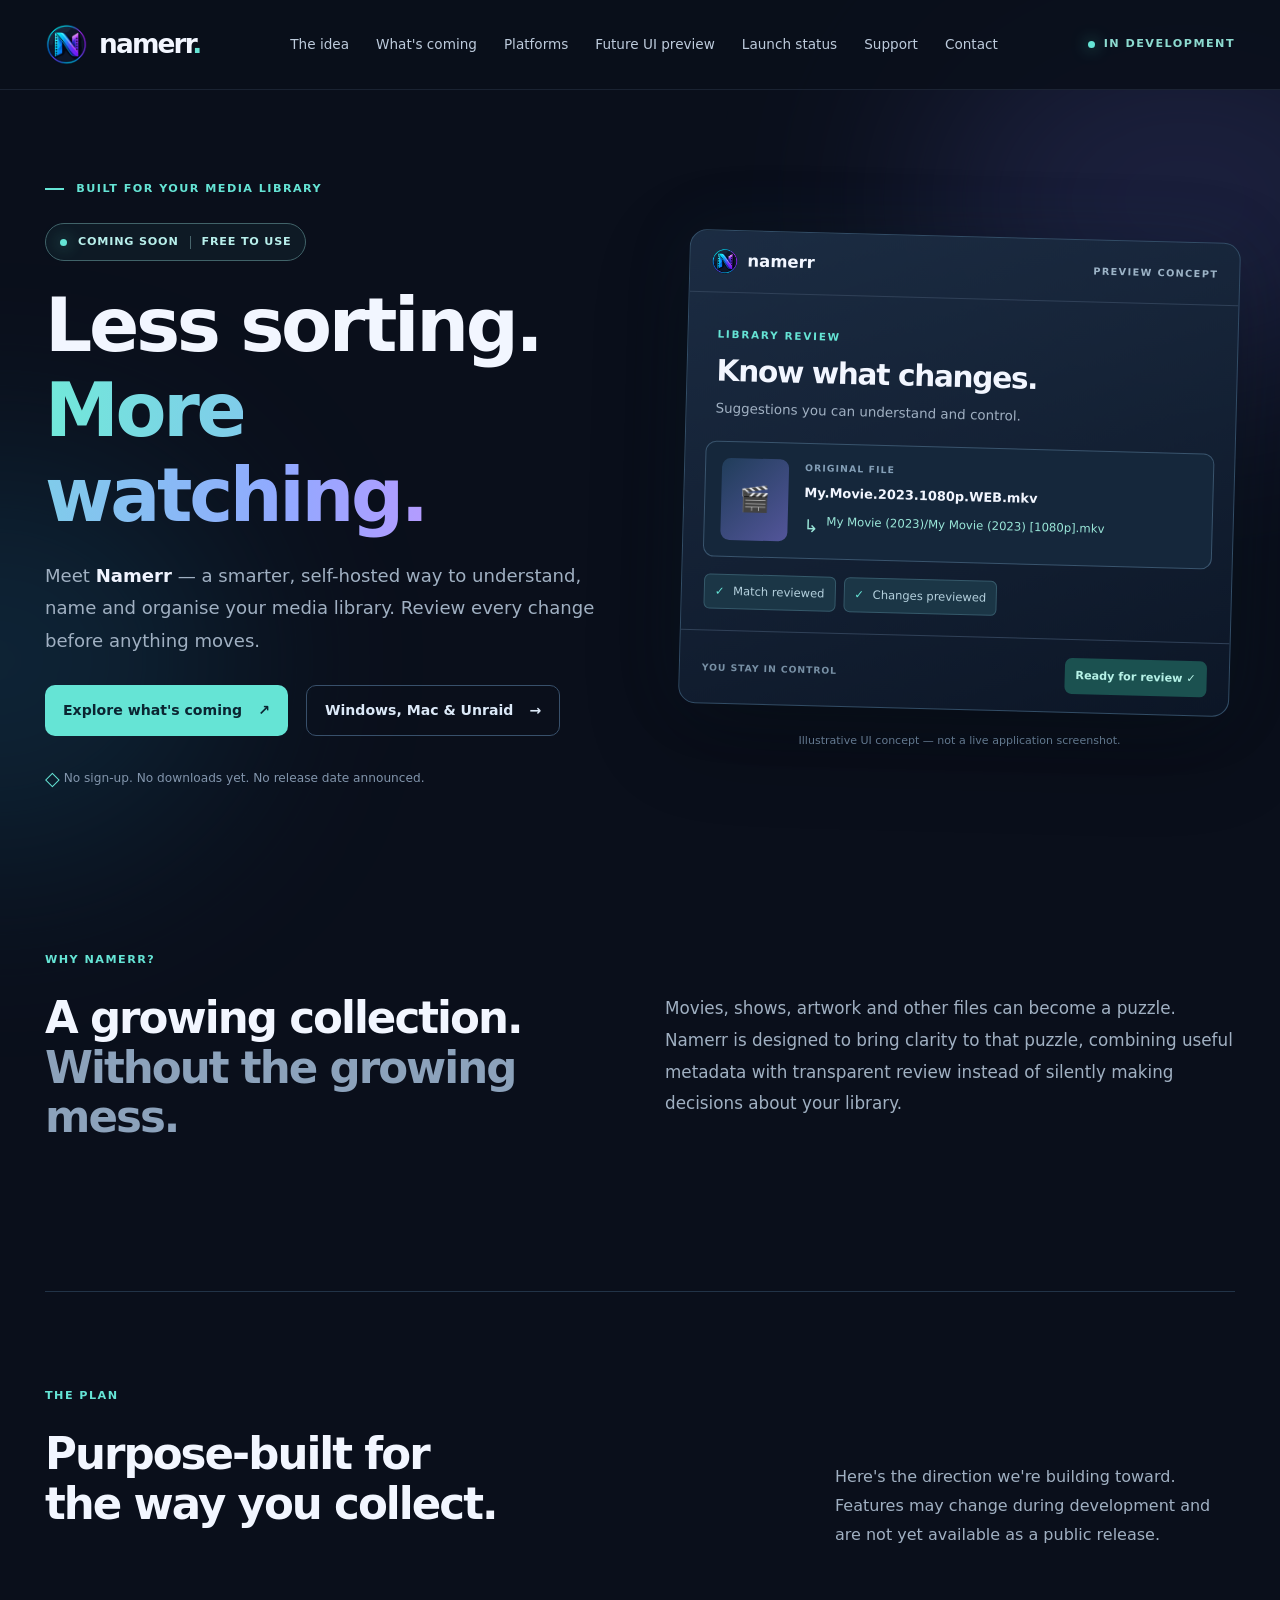
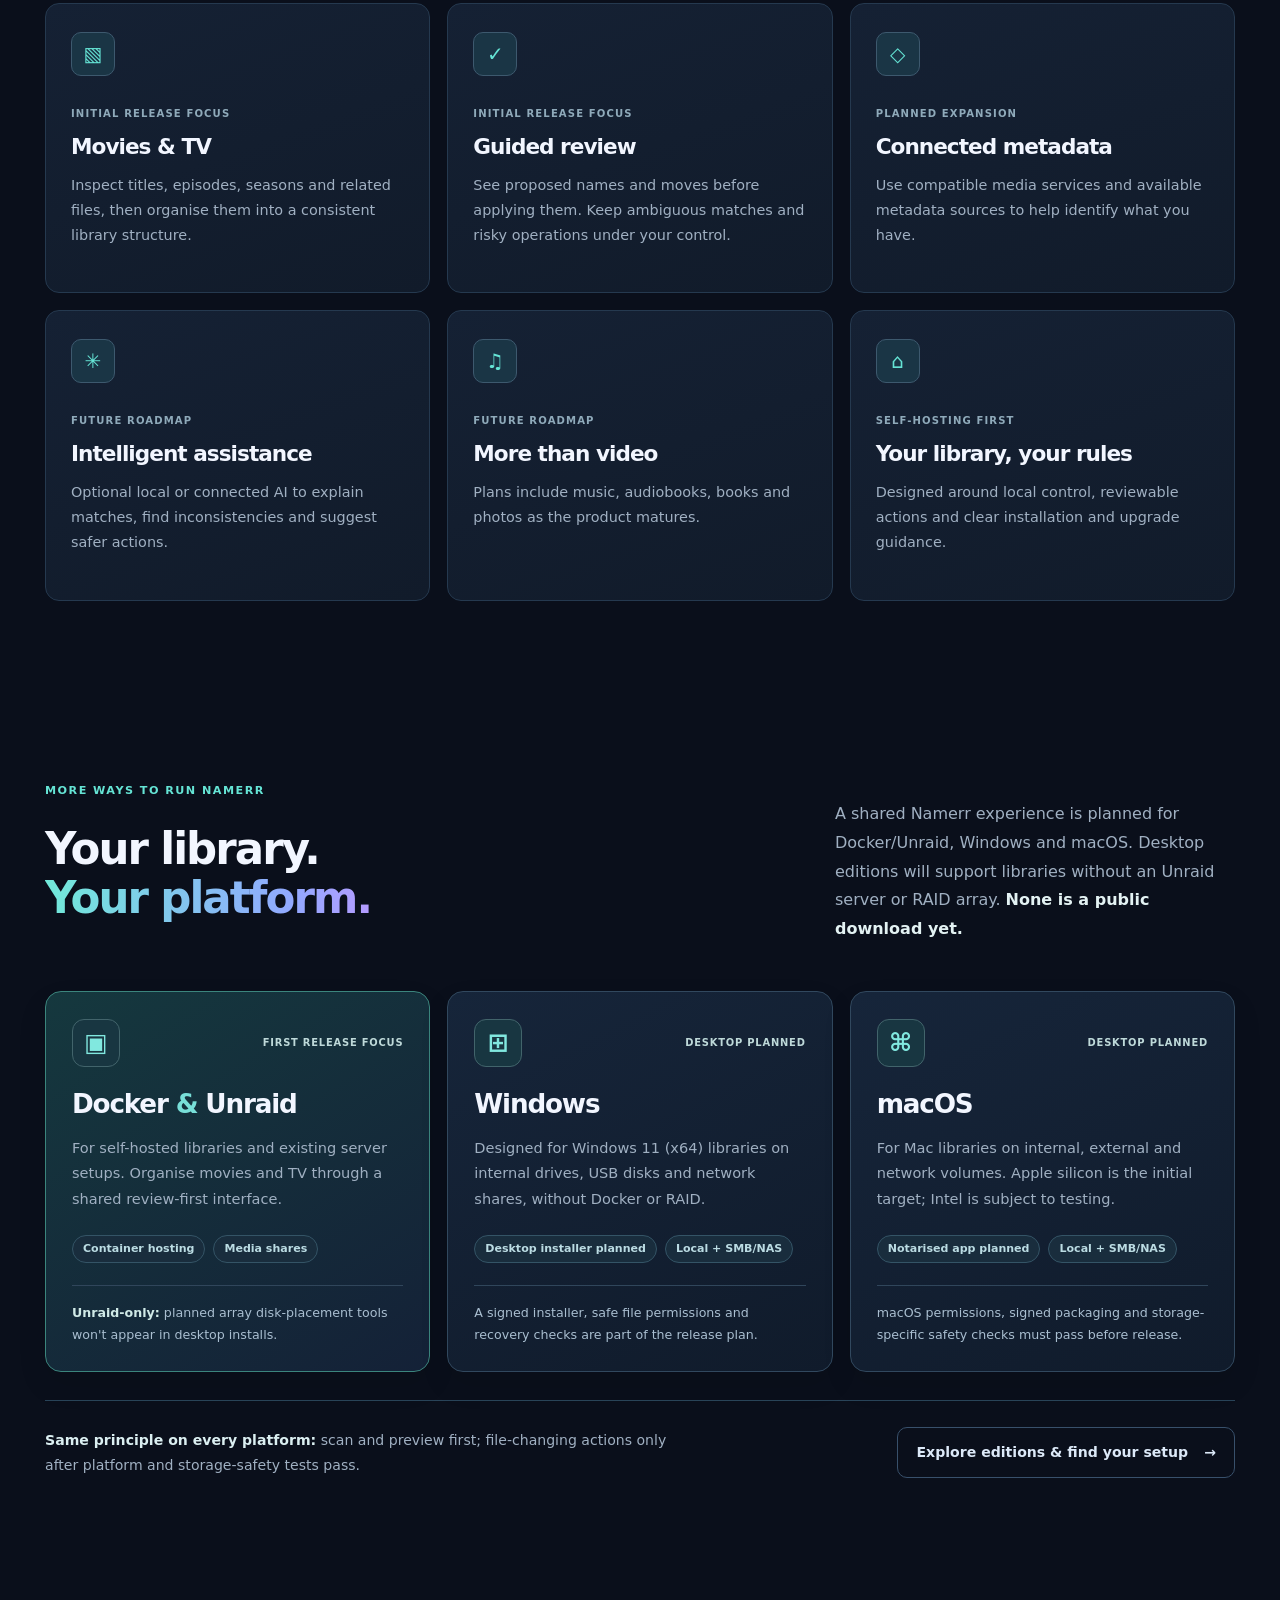
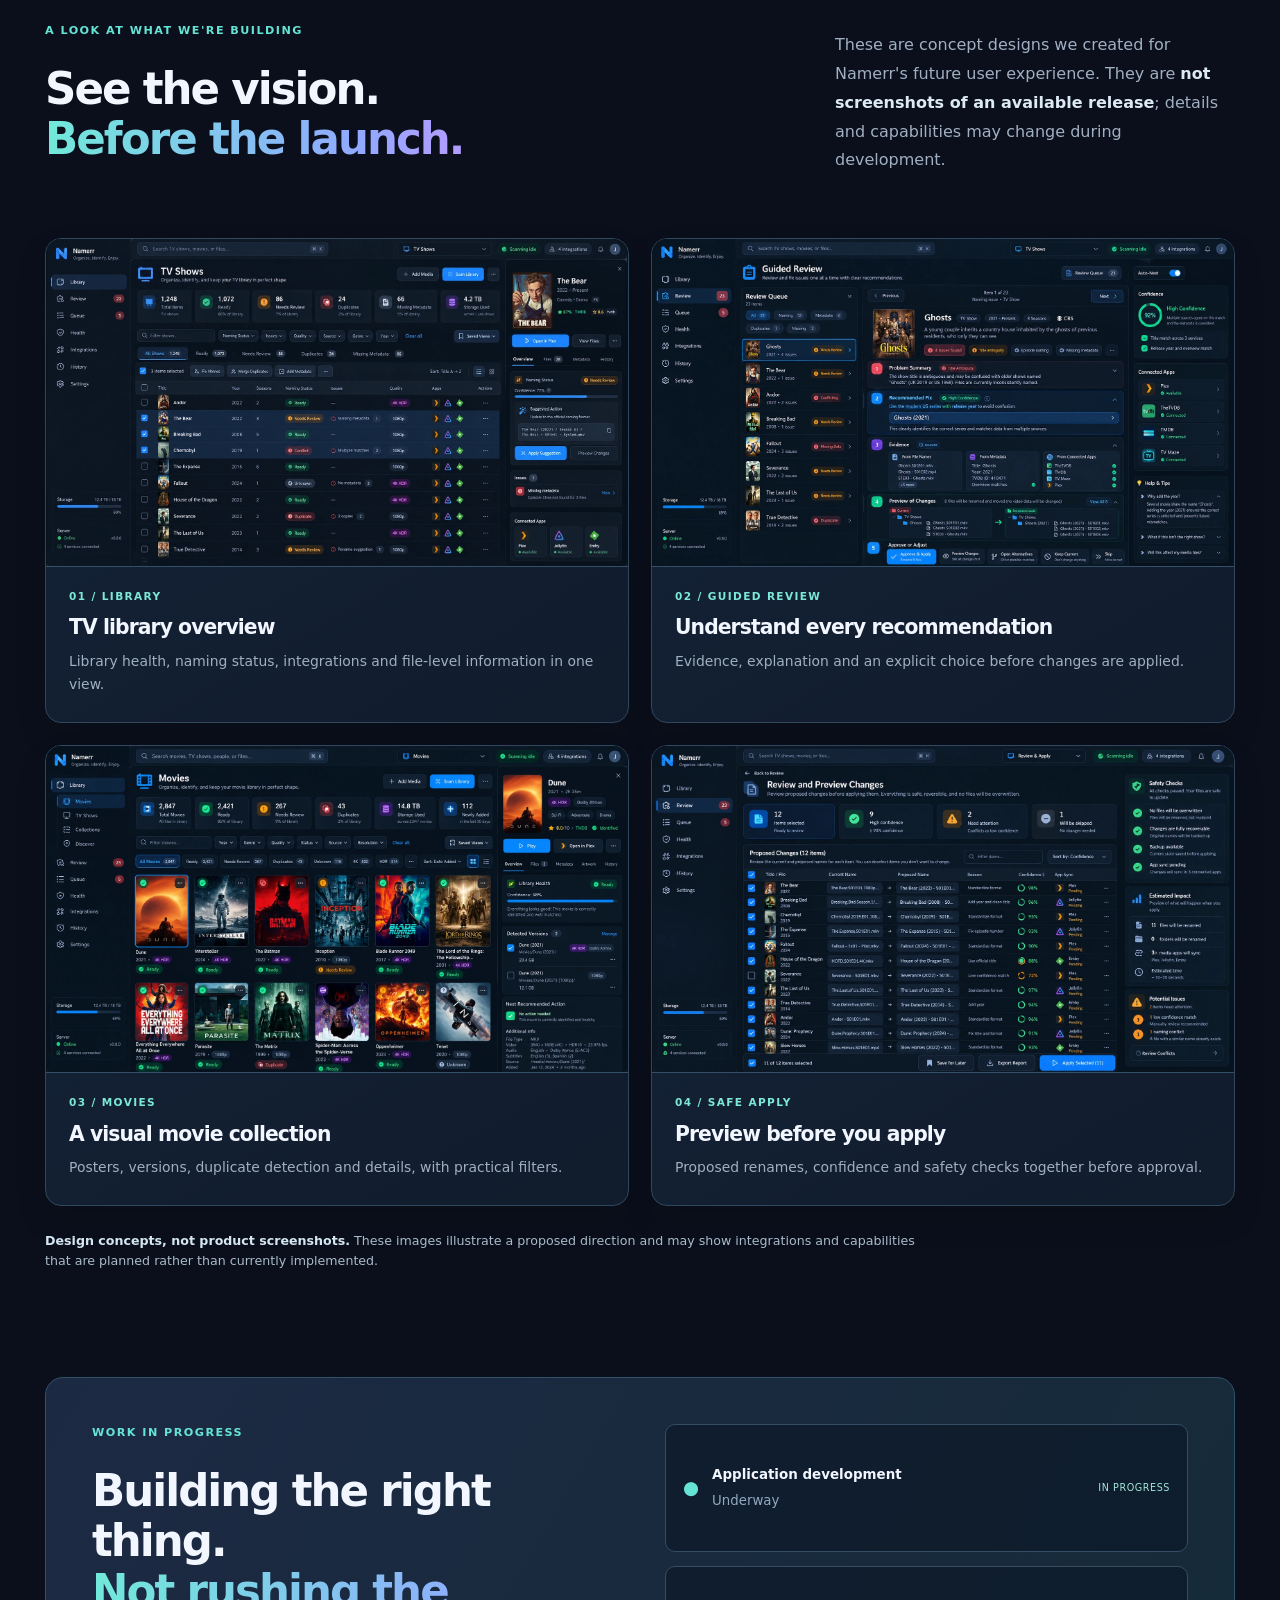
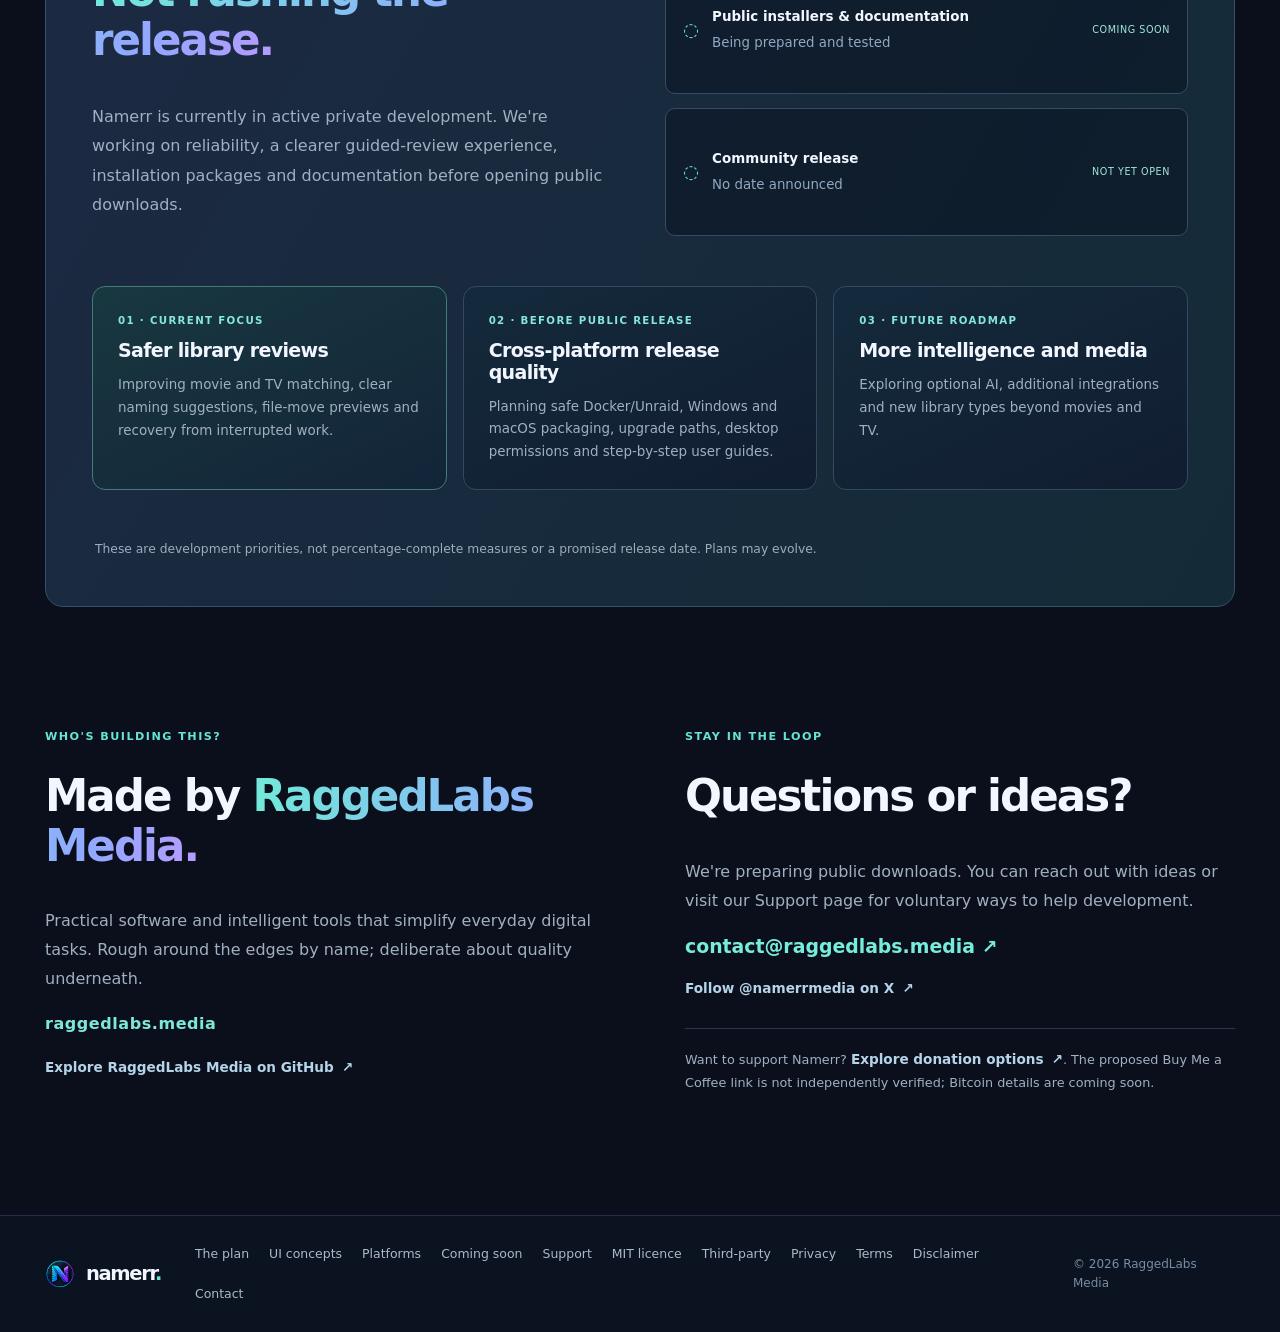
==== commit 02a03702: "feat(site): preview Windows/macOS editions with script-free setup selector" ====
--- a/index.html
+++ b/index.html
@@ -6,11 +6,11 @@
 <meta name="theme-color" content="#0b1020">
 <meta name="color-scheme" content="dark">
 <title>Namerr — Smarter media libraries. Coming soon.</title>
-<meta name="description" content="Explore Namerr by RaggedLabs Media: a self-hosted media organiser in development, focused on guided review, safer naming and local control.">
+<meta name="description" content="Discover Namerr for Docker and Unraid, with Windows and macOS editions planned. Explore review-first media organisation and the cross-platform roadmap.">
 <link rel="canonical" href="https://ragged-labs.github.io/namerr-site/">
 <link rel="icon" type="image/png" href="./assets/namerr-logo-8dd16181.png">
 <link rel="apple-touch-icon" href="./assets/namerr-logo-8dd16181.png">
-<link rel="stylesheet" href="./assets/coming-soon.css?v=5">
+<link rel="stylesheet" href="./assets/coming-soon.css?v=6">
 <meta property="og:type" content="website">
 <meta property="og:site_name" content="Namerr">
 <meta property="og:title" content="Namerr — Coming soon">
@@ -27,7 +27,7 @@
 <header class="site-header">
   <div class="shell header-inner">
     <a class="brand" href="./" aria-label="Namerr home"><img src="./assets/namerr-logo-8dd16181.png" width="43" height="43" alt=""><span>namerr<span class="brand-period">.</span></span></a>
-    <nav class="main-nav" aria-label="Main navigation"><a href="#why">The idea</a><a href="#features">What's coming</a><a href="#previews">Future UI preview</a><a href="#launch">Launch status</a><a href="./support.html">Support</a><a href="#contact">Contact</a></nav>
+    <nav class="main-nav" aria-label="Main navigation"><a href="#why">The idea</a><a href="#features">What's coming</a><a href="#platforms">Platforms</a><a href="#previews">Future UI preview</a><a href="#launch">Launch status</a><a href="./support.html">Support</a><a href="#contact">Contact</a></nav>
     <span class="nav-status"><span class="live-dot" aria-hidden="true"></span> IN DEVELOPMENT</span>
   </div>
 </header>
@@ -38,7 +38,7 @@
     <div class="launch-badge"><span class="live-dot" aria-hidden="true"></span> COMING SOON <span class="badge-divider" aria-hidden="true"></span> FREE TO USE</div>
     <h1 id="main-title">Less sorting.<br><span class="gradient-word">More watching.</span></h1>
     <p class="hero-lead">Meet <strong>Namerr</strong> — a smarter, self-hosted way to understand, name and organise your media library. Review every change before anything moves.</p>
-    <div class="hero-actions"><a class="primary-link" href="#features">Explore what's coming <span aria-hidden="true">↗</span></a><a class="secondary-link" href="#launch">Development status <span aria-hidden="true">→</span></a></div>
+    <div class="hero-actions"><a class="primary-link" href="#features">Explore what's coming <span aria-hidden="true">↗</span></a><a class="secondary-link" href="#platforms">Windows, Mac &amp; Unraid <span aria-hidden="true">→</span></a></div>
     <p class="hero-note"><span class="small-icon" aria-hidden="true">◇</span> No sign-up. No downloads yet. No release date announced.</p>
   </div>
   <div class="concept-wrap" aria-label="Illustrative concept of a media rename review screen">
@@ -68,6 +68,39 @@
     <article class="feature-card"><span class="feature-icon" aria-hidden="true">✳</span><span class="feature-phase">FUTURE ROADMAP</span><h3>Intelligent assistance</h3><p>Optional local or connected AI to explain matches, find inconsistencies and suggest safer actions.</p></article>
     <article class="feature-card"><span class="feature-icon" aria-hidden="true">♫</span><span class="feature-phase">FUTURE ROADMAP</span><h3>More than video</h3><p>Plans include music, audiobooks, books and photos as the product matures.</p></article>
     <article class="feature-card"><span class="feature-icon" aria-hidden="true">⌂</span><span class="feature-phase">SELF-HOSTING FIRST</span><h3>Your library, your rules</h3><p>Designed around local control, reviewable actions and clear installation and upgrade guidance.</p></article>
+  </div>
+</section>
+<section class="platforms shell" id="platforms" aria-labelledby="platforms-title">
+  <div class="section-heading">
+    <div><p class="eyebrow">MORE WAYS TO RUN NAMERR</p><h2 id="platforms-title">Your library.<br><span class="gradient-word">Your platform.</span></h2></div>
+    <p class="section-intro">A shared Namerr experience is planned for Docker/Unraid, Windows and macOS. Desktop editions will support libraries without an Unraid server or RAID array. <strong>None is a public download yet.</strong></p>
+  </div>
+  <div class="platform-grid">
+    <article class="platform-card platform-card-primary">
+      <div class="platform-card-top"><span class="platform-symbol" aria-hidden="true">▣</span><span class="platform-state">FIRST RELEASE FOCUS</span></div>
+      <h3>Docker <span class="platform-amp">&amp;</span> Unraid</h3>
+      <p>For self-hosted libraries and existing server setups. Organise movies and TV through a shared review-first interface.</p>
+      <div class="platform-capabilities"><span>Container hosting</span><span>Media shares</span></div>
+      <p class="platform-scope"><strong>Unraid-only:</strong> planned array disk-placement tools won't appear in desktop installs.</p>
+    </article>
+    <article class="platform-card">
+      <div class="platform-card-top"><span class="platform-symbol" aria-hidden="true">⊞</span><span class="platform-state">DESKTOP PLANNED</span></div>
+      <h3>Windows</h3>
+      <p>Designed for Windows 11 (x64) libraries on internal drives, USB disks and network shares, without Docker or RAID.</p>
+      <div class="platform-capabilities"><span>Desktop installer planned</span><span>Local + SMB/NAS</span></div>
+      <p class="platform-scope">A signed installer, safe file permissions and recovery checks are part of the release plan.</p>
+    </article>
+    <article class="platform-card">
+      <div class="platform-card-top"><span class="platform-symbol" aria-hidden="true">⌘</span><span class="platform-state">DESKTOP PLANNED</span></div>
+      <h3>macOS</h3>
+      <p>For Mac libraries on internal, external and network volumes. Apple silicon is the initial target; Intel is subject to testing.</p>
+      <div class="platform-capabilities"><span>Notarised app planned</span><span>Local + SMB/NAS</span></div>
+      <p class="platform-scope">macOS permissions, signed packaging and storage-specific safety checks must pass before release.</p>
+    </article>
+  </div>
+  <div class="platform-followthrough">
+    <p><strong>Same principle on every platform:</strong> scan and preview first; file-changing actions only after platform and storage-safety tests pass.</p>
+    <a class="secondary-link" href="./platforms.html">Explore editions &amp; find your setup <span aria-hidden="true">→</span></a>
   </div>
 </section>
 <section class="previews shell" id="previews" aria-labelledby="previews-title">
@@ -117,7 +150,7 @@
  </div>
   <div class="launch-steps" aria-label="Namerr development priorities">
     <article class="launch-step launch-step-current"><span class="launch-step-label">01 · CURRENT FOCUS</span><h3>Safer library reviews</h3><p>Improving movie and TV matching, clear naming suggestions, file-move previews and recovery from interrupted work.</p></article>
-    <article class="launch-step"><span class="launch-step-label">02 · BEFORE PUBLIC RELEASE</span><h3>Installation and release quality</h3><p>Testing installers, upgrade paths, documentation, compatibility and the release-readiness checklist.</p></article>
+    <article class="launch-step"><span class="launch-step-label">02 · BEFORE PUBLIC RELEASE</span><h3>Cross-platform release quality</h3><p>Planning safe Docker/Unraid, Windows and macOS packaging, upgrade paths, desktop permissions and step-by-step user guides.</p></article>
     <article class="launch-step"><span class="launch-step-label">03 · FUTURE ROADMAP</span><h3>More intelligence and media</h3><p>Exploring optional AI, additional integrations and new library types beyond movies and TV.</p></article>
   </div>
   <p class="launch-steps-footnote">These are development priorities, not percentage-complete measures or a promised release date. Plans may evolve.</p>
@@ -128,5 +161,5 @@
   <div class="stay-connected" id="contact"><p class="eyebrow">STAY IN THE LOOP</p><h2>Questions or ideas?</h2><p>We're preparing public downloads. You can reach out with ideas or visit our Support page for voluntary ways to help development.</p><a class="contact-link" href="mailto:contact@raggedlabs.media">contact@raggedlabs.media <span aria-hidden="true">↗</span></a><a class="text-link follow-link" href="https://x.com/namerrmedia" rel="noopener noreferrer">Follow @namerrmedia on X <span aria-hidden="true">↗</span></a><p class="donation-prelaunch">Want to support Namerr? <a class="text-link" href="./support.html">Explore donation options <span aria-hidden="true">↗</span></a>. The proposed Buy Me a Coffee link is not independently verified; Bitcoin details are coming soon.</p></div>
 </section>
 </main>
-<footer class="site-footer"><div class="shell footer-inner"><a class="brand footer-brand" href="./"><img src="./assets/namerr-logo-8dd16181.png" width="30" height="30" alt=""><span>namerr<span class="brand-period">.</span></span></a><div class="footer-links"><a href="#features">The plan</a><a href="#previews">UI concepts</a><a href="#launch">Coming soon</a><a href="./support.html">Support</a><a href="./licenses.html">MIT licence</a><a href="./third-party.html">Third-party</a><a href="./privacy.html">Privacy</a><a href="./terms.html">Terms</a><a href="./disclaimer.html">Disclaimer</a><a href="mailto:contact@raggedlabs.media">Contact</a></div><span class="footer-credit">© 2026 RaggedLabs Media</span></div></footer>
+<footer class="site-footer"><div class="shell footer-inner"><a class="brand footer-brand" href="./"><img src="./assets/namerr-logo-8dd16181.png" width="30" height="30" alt=""><span>namerr<span class="brand-period">.</span></span></a><div class="footer-links"><a href="#features">The plan</a><a href="#previews">UI concepts</a><a href="./platforms.html">Platforms</a><a href="#launch">Coming soon</a><a href="./support.html">Support</a><a href="./licenses.html">MIT licence</a><a href="./third-party.html">Third-party</a><a href="./privacy.html">Privacy</a><a href="./terms.html">Terms</a><a href="./disclaimer.html">Disclaimer</a><a href="mailto:contact@raggedlabs.media">Contact</a></div><span class="footer-credit">© 2026 RaggedLabs Media</span></div></footer>
 </body></html>
--- a/assets/coming-soon.css
+++ b/assets/coming-soon.css
@@ -48,3 +48,66 @@
 
 /* November 2026: transparent prelaunch milestones (no artificial % progress) */
 .launch-steps{grid-column:1/-1;display:grid;grid-template-columns:repeat(3,minmax(0,1fr));gap:16px}.launch-step{min-width:0;border:1px solid #304a61;background:linear-gradient(155deg,#142a3c,#111d30);border-radius:13px;padding:25px}.launch-step-current{border-color:#427b77;background:linear-gradient(155deg,#183840,#132438)}.launch-step-label{display:block;font-size:.64rem;letter-spacing:.13em;font-weight:800;color:#85e6db;margin-bottom:12px}.launch-step h3{font-size:1.19rem;letter-spacing:-.035em;margin:0 0 12px}.launch-step p{font-size:.84rem;line-height:1.7;margin:0}.launch-steps-footnote{grid-column:1/-1;color:#9cadbc;font-size:.77rem;margin:0 3px;line-height:1.6}@media(max-width:950px){.launch-steps{grid-template-columns:1fr;gap:10px}.launch-step{padding:19px 21px}}
+
+/* Namerr distribution roadmap and accessible, script-free setup matcher */
+.platforms{padding:76px 0 96px;scroll-margin-top:30px}
+.platforms .section-heading{margin-bottom:31px}
+.platforms .section-intro strong{color:#e3f2f3}
+.platform-grid{display:grid;grid-template-columns:repeat(3,minmax(0,1fr));gap:17px}
+.platform-card{display:flex;flex-direction:column;min-width:0;padding:27px 26px 25px;border:1px solid #31485e;border-radius:16px;background:linear-gradient(153deg,#16253a,#101b2b);box-shadow:0 13px 30px rgba(3,8,16,.09)}
+.platform-card-primary{border-color:#3b857d;background:linear-gradient(149deg,#15383e,#142137)}
+.platform-card-top{display:flex;align-items:center;justify-content:space-between;gap:12px;margin-bottom:23px}
+.platform-symbol{width:48px;height:48px;display:grid;place-items:center;font-size:1.56rem;font-weight:700;color:#81e8df;border:1px solid #42646b;background:#183641;border-radius:12px;flex-shrink:0}
+.platform-state{font-size:.62rem;font-weight:800;letter-spacing:.08em;text-align:right;color:#bed9d9;line-height:1.4}
+.platform-card h3{font-size:1.64rem;margin:0 0 15px}
+.platform-amp{color:#78dfd8}
+.platform-card>p{font-size:.91rem;line-height:1.75;margin:0 0 19px}
+.platform-capabilities{display:flex;gap:8px;flex-wrap:wrap;margin-top:auto;padding-top:5px}
+.platform-capabilities span{border:1px solid #345466;background:#192d3d;color:#bbdce3;border-radius:100px;padding:5px 10px;font-size:.69rem;font-weight:650;line-height:1.4}
+.platform-card .platform-scope{border-top:1px solid #30465b;margin:22px 0 0;padding-top:16px;color:#a9bed0;font-size:.79rem;line-height:1.75}
+.platform-scope strong{color:#d0eae7}
+.platform-followthrough{border-top:1px solid #294459;display:flex;align-items:center;justify-content:space-between;gap:28px;margin-top:28px;padding-top:26px}
+.platform-followthrough p{margin:0;max-width:650px;font-size:.88rem;line-height:1.75}
+.platform-followthrough strong{color:#dbeff1}
+.platform-followthrough .secondary-link{white-space:nowrap;flex-shrink:0}
+.platform-page-hero{text-align:center;max-width:1030px;padding:101px 0 68px}
+.platform-page-hero .eyebrow{margin-bottom:19px}
+.platform-page-hero h1{font-size:clamp(3.1rem,6vw,5.9rem);margin:1px 0 25px}
+.platform-page-lead{font-size:1.08rem;line-height:1.85;max-width:770px;margin:0 auto 30px}
+.platform-promise{display:flex;justify-content:center;gap:11px;flex-wrap:wrap}
+.platform-promise span{font-size:.75rem;font-weight:760;color:#b3dedf;border:1px solid #365a64;background:#132635;padding:7px 14px;border-radius:100px}
+.platform-page-editions{padding:44px 0 94px}
+.platforms-disclaimer{margin:25px 0 0;line-height:1.75;font-size:.82rem;color:#9fb9ca}
+.platforms-disclaimer strong{color:#e0f1f4}
+.setup-matcher{padding:86px 0 96px;border-top:1px solid #293c55}
+.setup-choice-list{display:grid;gap:13px;max-width:960px;margin:0 auto}
+.setup-choice{border:1px solid #304961;border-radius:14px;background:linear-gradient(145deg,#142539,#111b2b);overflow:hidden}
+.setup-choice[open]{border-color:#4c8f89}
+.setup-choice summary{list-style:none;display:flex;align-items:center;gap:19px;cursor:pointer;padding:22px 24px;font-size:1.01rem;font-weight:750;line-height:1.45;color:#ebf5fb}
+.setup-choice summary::-webkit-details-marker{display:none}
+.setup-choice summary:focus-visible{outline:3px solid var(--teal);outline-offset:-4px}
+.setup-choice-symbol{width:37px;height:37px;display:grid;place-items:center;background:#1b3746;border:1px solid #375c6e;border-radius:10px;font-size:1.3rem;color:#93eadd;flex-shrink:0}
+.setup-chevron{margin-left:auto;font-size:1.65rem;color:#78e4d4;transition:transform .2s ease}
+.setup-choice[open] .setup-chevron{transform:rotate(45deg)}
+.setup-answer{padding:0 29px 26px 80px}
+.setup-answer strong{color:#9eede6}
+.setup-answer p{margin:8px 0 12px;line-height:1.75;font-size:.9rem}
+.setup-answer a{color:#a5deeb;font-size:.84rem;font-weight:760;text-decoration:none}
+.setup-answer a:hover{text-decoration:underline}
+.setup-privacy{color:#8fa7b9;text-align:center;margin:20px 0 0;font-size:.76rem}
+.safety-path{padding:78px 0 92px;border-top:1px solid #293c55}
+.safety-path-grid{padding:0;list-style:none;margin:0;display:grid;grid-template-columns:repeat(3,minmax(0,1fr));gap:18px;counter-reset:none}
+.safety-path-grid li{position:relative;min-width:0;border:1px solid #2b485c;background:#122236;border-radius:14px;padding:27px 25px 30px}
+.safety-path-grid li:not(:last-child):after{content:"→";position:absolute;right:-18px;top:43%;z-index:1;color:#75e5d7;font-size:1.2rem;background:#111c2b;padding:0 4px}
+.safety-path-number{display:block;color:#83e4da;letter-spacing:.18em;font-weight:850;font-size:.82rem;margin-bottom:16px}
+.safety-path-grid h3{font-size:1.3rem;margin:0 0 11px}
+.safety-path-grid p{font-size:.88rem;line-height:1.74;margin:0}
+.platforms-bottom{margin-bottom:90px;padding:35px 39px;border:1px solid #375f6a;background:linear-gradient(135deg,#16343e,#14243b);border-radius:16px;display:flex;align-items:center;justify-content:space-between;gap:30px}
+.platforms-bottom h2{font-size:clamp(1.6rem,3vw,2.65rem);margin:0 0 16px}
+.platforms-bottom .eyebrow{margin-bottom:14px}
+.platforms-bottom p:last-child{margin:0;max-width:630px;line-height:1.8;font-size:.9rem}
+.platforms-bottom-actions{display:flex;flex-direction:column;align-items:stretch;gap:11px;flex:0 0 235px}
+@media(max-width:1050px){.platform-grid{grid-template-columns:1fr 1fr}.platform-card:last-child{grid-column:1/-1}.platform-card:last-child .platform-capabilities{margin-top:0}}
+@media(max-width:800px){.header-inner{flex-wrap:wrap;gap:12px;padding:16px 0}.main-nav{display:flex;flex-basis:100%;justify-content:center;flex-wrap:wrap;gap:6px 16px;padding-bottom:4px}.main-nav a{font-size:.78rem}.platform-grid,.safety-path-grid{grid-template-columns:1fr}.platform-card:last-child{grid-column:auto}.platform-followthrough{flex-direction:column;align-items:flex-start}.setup-matcher,.safety-path{padding-block:67px}.safety-path-grid li:not(:last-child):after{display:none}.platform-page-hero{padding-top:73px}.platforms-bottom{flex-direction:column;align-items:flex-start}.platforms-bottom-actions{flex-direction:row;flex:0 0 auto;flex-wrap:wrap}}
+@media(max-width:550px){.main-nav{justify-content:flex-start;gap:6px 12px}.platforms{padding-block:55px 73px}.platform-card{padding:23px 21px}.platform-page-hero h1{font-size:2.9rem}.platform-page-lead{font-size:.98rem}.platform-followthrough .secondary-link{white-space:normal;width:100%}.setup-choice summary{padding:18px 16px;font-size:.9rem;gap:12px}.setup-answer{padding:0 20px 22px 20px}.platforms-bottom{padding:26px 22px;margin-bottom:60px}.platforms-bottom-actions,.platforms-bottom-actions a{width:100%}.platforms-bottom-actions{display:grid}}
+@media(prefers-reduced-motion:reduce){.setup-chevron{transition:none}}
